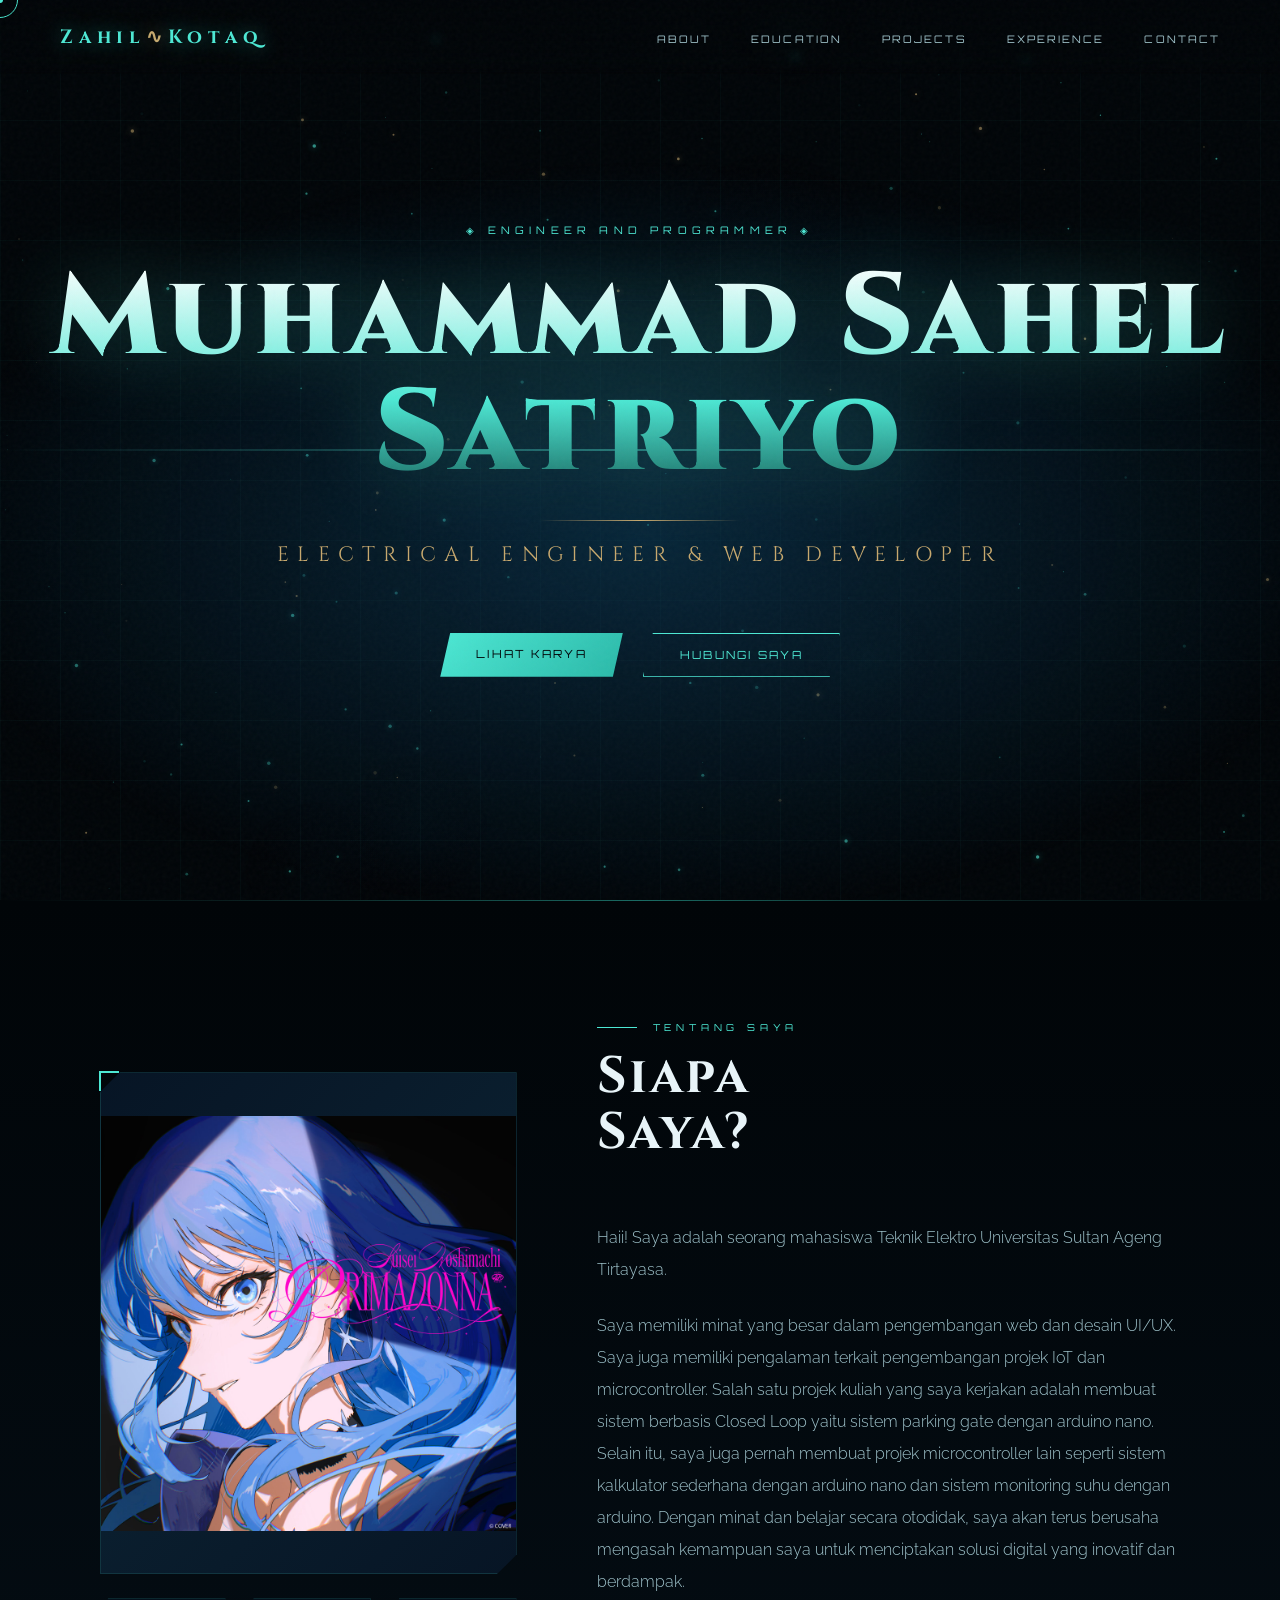
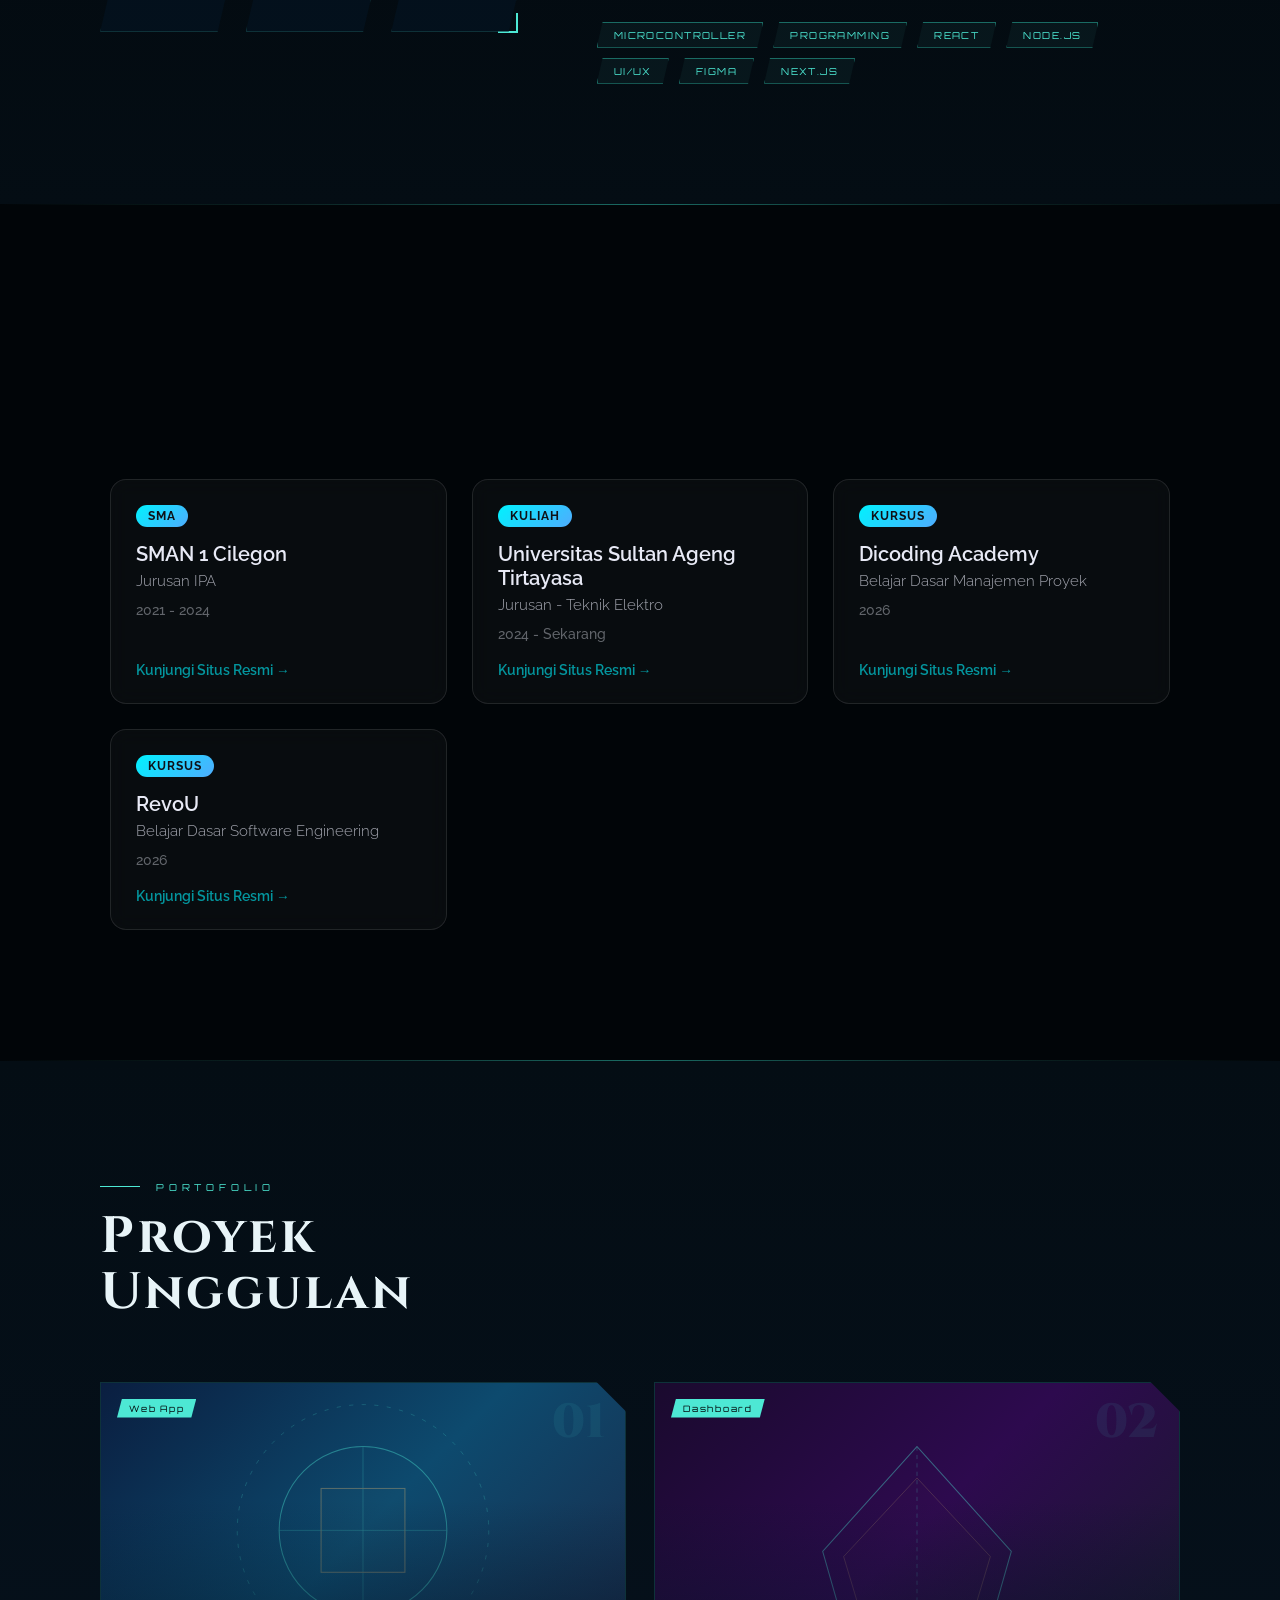
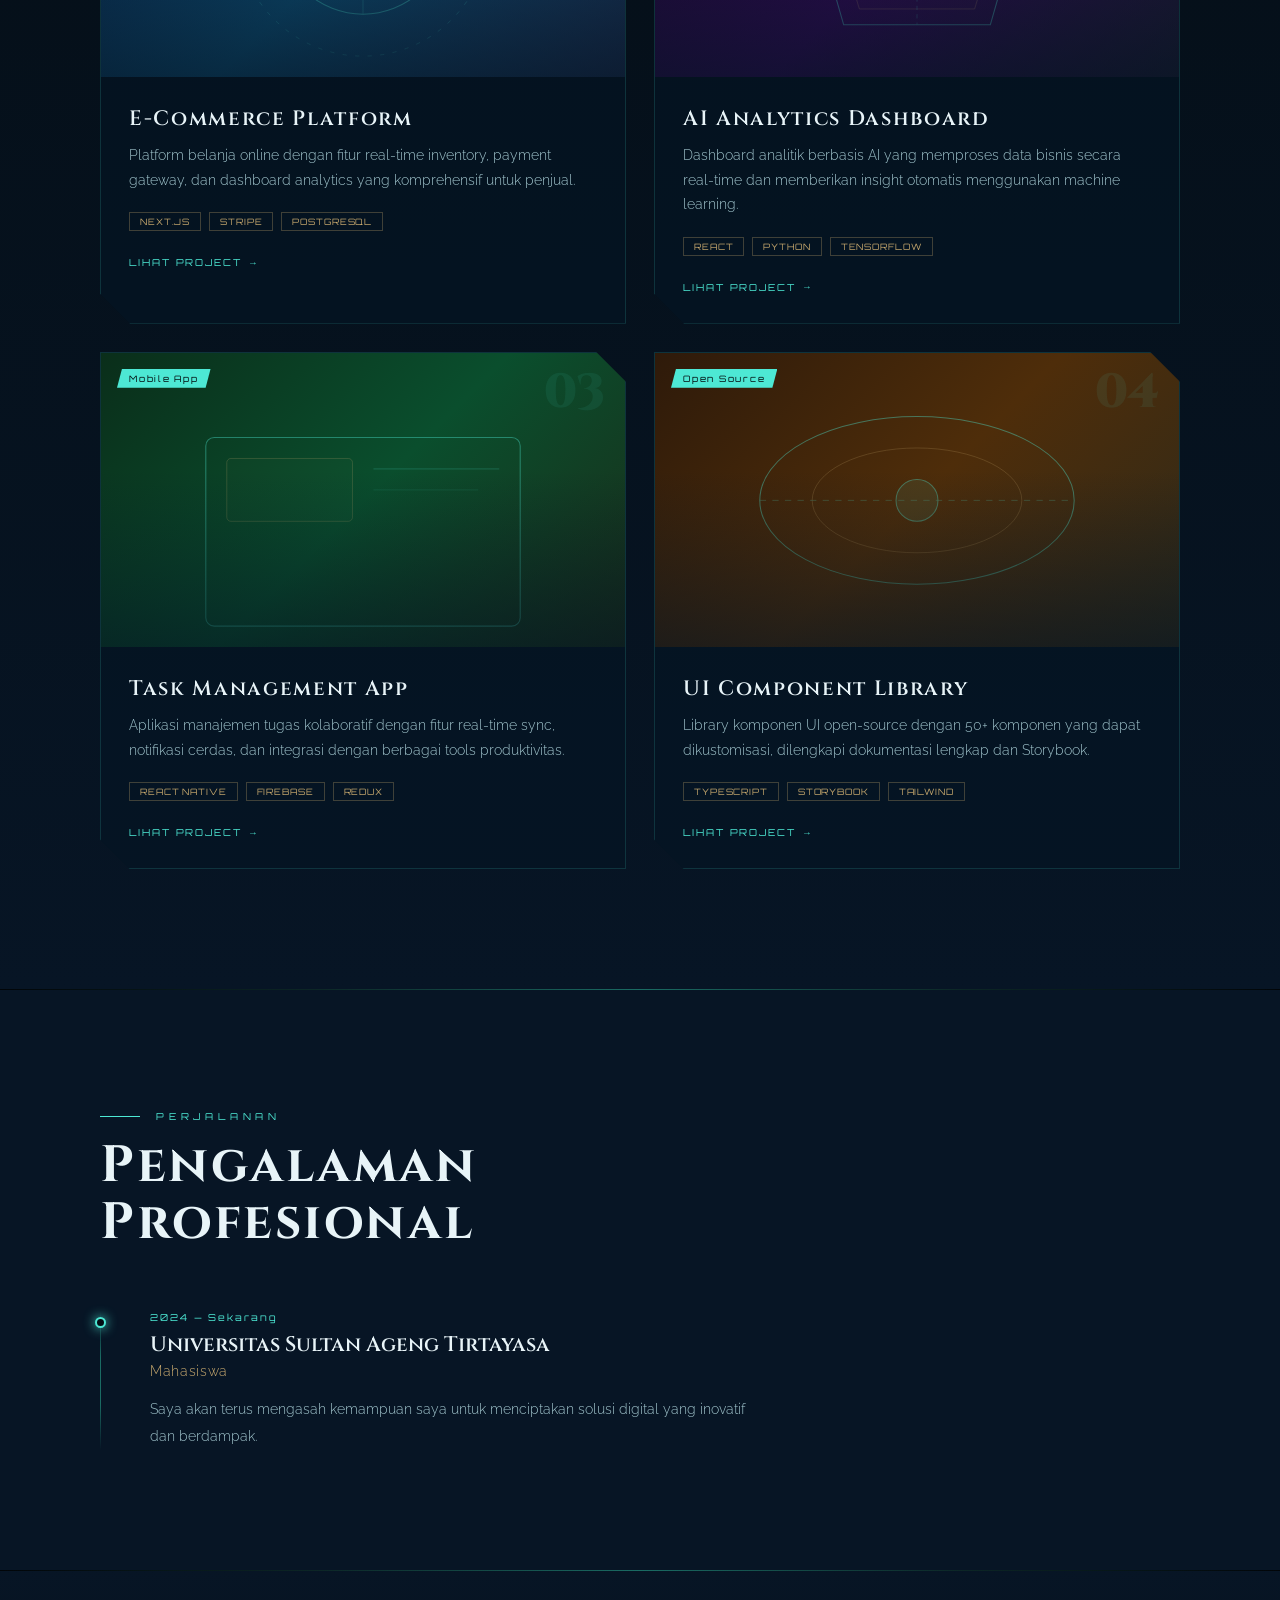
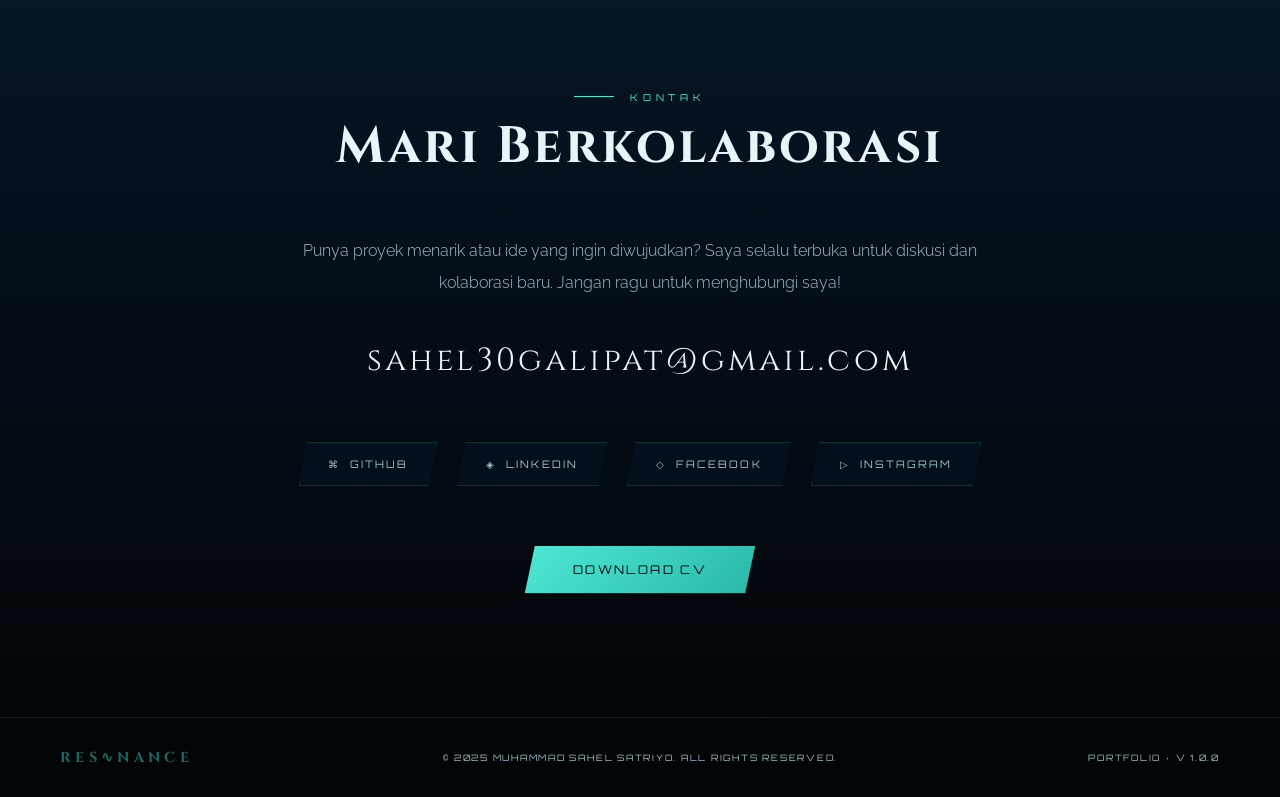
==== index.html @ 7039ecbd "change the name of the file css/skills.css to css/pendidikan.css and update the reference in index.h" ====
<!DOCTYPE html>
<html lang="en">
<head>
  <meta charset="UTF-8" />
  <meta name="viewport" content="width=device-width, initial-scale=1.0" />
  <title>Sahel | Portfolio</title>

  <!-- Google Fonts -->
  <link rel="preconnect" href="https://fonts.googleapis.com" />
  <link href="https://fonts.googleapis.com/css2?family=Cinzel:wght@400;600;700;900&family=Raleway:wght@300;400;500;600&family=Orbitron:wght@400;700&display=swap" rel="stylesheet" />

  <!-- CSS: Design tokens & Base -->
  <link rel="stylesheet" href="css/variables.css" />
  <link rel="stylesheet" href="css/base.css" />

  <!-- CSS: Shared Components -->
  <link rel="stylesheet" href="css/components.css" />
  <link rel="stylesheet" href="css/layout.css" />

  <!-- CSS: Sections -->
  <link rel="stylesheet" href="css/hero.css" />
  <link rel="stylesheet" href="css/about.css" />
  <link rel="stylesheet" href="css/pendidikan.css" />
  <link rel="stylesheet" href="css/projects.css" />
  <link rel="stylesheet" href="css/experience.css" />
  <link rel="stylesheet" href="css/contact.css" />
</head>
<body>

  <!-- Noise Overlay -->
  <div id="noise-overlay" aria-hidden="true"></div>

  <!-- Custom Cursor -->
  <div id="cursor-outer" aria-hidden="true"></div>
  <div id="cursor-inner" aria-hidden="true"></div>

  <!-- Particle Background -->
  <canvas id="particle-canvas" aria-hidden="true"></canvas>

  <!-- ===================== NAVIGATION ===================== -->
  <nav id="main-nav" role="navigation" aria-label="Main navigation">
    <a href="#hero" class="nav-logo">Zahil<span>∿</span>Kotaq</a>
    <ul class="nav-links">
      <li><a href="#about">About</a></li>
      <li><a href="#pendidikan">Education</a></li>
      <li><a href="#projects">Projects</a></li>
      <li><a href="#experience">Experience</a></li>
      <li><a href="#contact">Contact</a></li>
    </ul>
  </nav>

  <!-- ===================== HERO ===================== -->
  <section id="hero" aria-label="Introduction">
    <div class="hero-bg-grid" aria-hidden="true"></div>
    <div class="hero-radial"  aria-hidden="true"></div>
    <div class="hero-scan-line" aria-hidden="true"></div>

    <p class="hero-eyebrow">◈ Engineer and Programmer ◈</p>
    <h1 class="hero-name">Muhammad Sahel Satriyo</h1>
    <div class="hero-title-line" aria-hidden="true"></div>
    <p class="hero-subtitle">Electrical Engineer & Web Developer</p>
    <p class="hero-desc">
    </p>

    <div class="hero-cta-group">
      <a href="#projects" class="btn-primary">Lihat Karya</a>   
      <a href="#contact"  class="btn-secondary">Hubungi Saya</a>
    </div>

  </section>

  <div class="section-divider" aria-hidden="true"></div>

  <!-- ===================== ABOUT ===================== -->
  <section id="about" aria-label="About me">
    <div class="section-container">
      <div class="about-grid">

        <!-- Avatar Column -->
        <div class="about-avatar-wrap reveal">
          <div class="about-avatar-frame">
            <div class="avatar-placeholder" aria-label="Profile photo placeholder">
            <img src="suisei.jpg" alt="My Istri Gwejh" class="about-avatar" />
            </div>
          </div>
          <div class="about-corner about-corner-tl" aria-hidden="true"></div>
          <div class="about-corner about-corner-br" aria-hidden="true"></div>

          <div class="about-stats">
            <div class="stat-box">
              <span class="stat-num"></span>
              <span class="stat-label"></span>
            </div>
            <div class="stat-box">
              <span class="stat-num"></span>
              <span class="stat-label"></span>
            </div>
            <div class="stat-box">
              <span class="stat-num"></span>
              <span class="stat-label"></span>
            </div>
          </div>
        </div>

        <!-- Content Column -->
        <div class="about-content reveal">
          <p class="section-eyebrow">Tentang Saya</p>
          <h2 class="section-title">Siapa <br/>Saya?</h2>
          <p class="about-bio">
            Haii! Saya adalah seorang mahasiswa Teknik Elektro Universitas Sultan Ageng Tirtayasa. 
          </p>
          <p class="about-bio">
            Saya memiliki minat yang besar dalam pengembangan web dan desain UI/UX. 
            Saya juga memiliki pengalaman terkait pengembangan projek IoT dan microcontroller. Salah satu projek kuliah yang saya kerjakan adalah membuat sistem berbasis Closed Loop yaitu sistem parking gate dengan arduino nano. Selain itu, saya juga pernah membuat projek microcontroller lain seperti sistem kalkulator sederhana dengan arduino nano dan sistem monitoring suhu dengan arduino.
            Dengan minat dan belajar secara otodidak, saya akan terus berusaha mengasah kemampuan saya untuk menciptakan solusi digital yang inovatif dan berdampak.
          </p>
          <div class="skill-tags">
            <span class="skill-tag">Microcontroller</span>
            <span class="skill-tag">Programming</span>
            <span class="skill-tag">React</span>
            <span class="skill-tag">Node.js</span>
            <span class="skill-tag">UI/UX</span>
            <span class="skill-tag">Figma</span>
            <span class="skill-tag">Next.js</span>
          </div>
        </div>

      </div>
    </div>
  </section>

  <div class="section-divider" aria-hidden="true"></div>

  <!-- ===================== PENDIDIKAN ===================== -->
  <section id="pendidikan" aria-label="Education">
    <div class="section-container">
      <p class="section-eyebrow reveal">Education</p>
      <h2 class="section-title reveal">My Journey</h2>
<div class="education-grid">

    <a href="https://www.nama-sma.sch.id" target="_blank" rel="noopener noreferrer" class="education-card">
      <div class="education-badge">SMA</div>
      <h3 class="institution-name">SMAN 1 Cilegon </h3>
      <p class="education-major">Jurusan IPA</p>
      <p class="education-year">2021 - 2024</p>
      <span class="visit-link">Kunjungi Situs Resmi →</span>
    </a>

    <a href="https://untirta.ac.id/" target="_blank" rel="noopener noreferrer" class="education-card">
      <div class="education-badge">Kuliah</div>
      <h3 class="institution-name">Universitas Sultan Ageng Tirtayasa</h3>
      <p class="education-major">Jurusan - Teknik Elektro</p>
      <p class="education-year">2024 - Sekarang</p>
      <span class="visit-link">Kunjungi Situs Resmi →</span>
    </a>

    <a href="https://www.dicoding.com" target="_blank" rel="noopener noreferrer" class="education-card">
      <div class="education-badge">Kursus</div>
      <h3 class="institution-name">Dicoding Academy</h3>
      <p class="education-major">Belajar Dasar Manajemen Proyek</p>
      <p class="education-year">2026</p>
      <span class="visit-link">Kunjungi Situs Resmi →</span>
    </a>

    <a href="https://www.revou.co/coding-camp-software-engineering" target="_blank" rel="noopener noreferrer" class="education-card">
      <div class="education-badge">Kursus</div>
      <h3 class="institution-name">RevoU</h3>
      <p class="education-major">Belajar Dasar Software Engineering</p>
      <p class="education-year">2026</p>
      <span class="visit-link">Kunjungi Situs Resmi →</span>
    </a>

  </div>
</section>

  <div class="section-divider" aria-hidden="true"></div>

  <!-- ===================== PROJECTS ===================== -->
  <section id="projects" aria-label="Projects">
    <div class="section-container">
      <p class="section-eyebrow reveal">Portofolio</p>
      <h2 class="section-title reveal">Proyek<br/>Unggulan</h2>

      <div class="projects-grid">

        <article class="project-card reveal">
          <div class="project-thumb">
            <div class="project-thumb-bg project-thumb-bg--blue" aria-hidden="true">
              <svg width="100%" height="100%" viewBox="0 0 500 280" xmlns="http://www.w3.org/2000/svg" aria-hidden="true">
                <circle cx="250" cy="140" r="80" stroke="#4de8d4" stroke-width="1" fill="none"/>
                <circle cx="250" cy="140" r="120" stroke="#4de8d4" stroke-width="0.5" fill="none" stroke-dasharray="4 8"/>
                <line x1="170" y1="140" x2="330" y2="140" stroke="#4de8d4" stroke-width="0.5"/>
                <line x1="250" y1="60" x2="250" y2="220" stroke="#4de8d4" stroke-width="0.5"/>
                <rect x="210" y="100" width="80" height="80" stroke="#c8a96e" stroke-width="1" fill="rgba(200,169,110,0.05)"/>
              </svg>
            </div>
            <div class="project-thumb-overlay" aria-hidden="true"></div>
            <span class="project-thumb-num" aria-hidden="true">01</span>
            <span class="project-type-badge">Web App</span>
          </div>
          <div class="project-content">
            <h3 class="project-name">E-Commerce Platform</h3>
            <p class="project-desc">Platform belanja online dengan fitur real-time inventory, payment gateway, dan dashboard analytics yang komprehensif untuk penjual.</p>
            <div class="project-tags">
              <span class="project-tag">Next.js</span>
              <span class="project-tag">Stripe</span>
              <span class="project-tag">PostgreSQL</span>
            </div>
            <a href="#" class="project-link">Lihat Project</a>
          </div>
        </article>

        <article class="project-card reveal">
          <div class="project-thumb">
            <div class="project-thumb-bg project-thumb-bg--purple" aria-hidden="true">
              <svg width="100%" height="100%" viewBox="0 0 500 280" xmlns="http://www.w3.org/2000/svg" aria-hidden="true">
                <polygon points="250,60 340,160 320,230 180,230 160,160" stroke="#4de8d4" stroke-width="1" fill="none"/>
                <polygon points="250,90 320,165 305,215 195,215 180,165" stroke="#c8a96e" stroke-width="0.5" fill="rgba(200,169,110,0.03)"/>
                <line x1="250" y1="60" x2="250" y2="230" stroke="#4de8d4" stroke-width="0.5" stroke-dasharray="4 4"/>
              </svg>
            </div>
            <div class="project-thumb-overlay" aria-hidden="true"></div>
            <span class="project-thumb-num" aria-hidden="true">02</span>
            <span class="project-type-badge">Dashboard</span>
          </div>
          <div class="project-content">
            <h3 class="project-name">AI Analytics Dashboard</h3>
            <p class="project-desc">Dashboard analitik berbasis AI yang memproses data bisnis secara real-time dan memberikan insight otomatis menggunakan machine learning.</p>
            <div class="project-tags">
              <span class="project-tag">React</span>
              <span class="project-tag">Python</span>
              <span class="project-tag">TensorFlow</span>
            </div>
            <a href="#" class="project-link">Lihat Project</a>
          </div>
        </article>

        <article class="project-card reveal">
          <div class="project-thumb">
            <div class="project-thumb-bg project-thumb-bg--green" aria-hidden="true">
              <svg width="100%" height="100%" viewBox="0 0 500 280" xmlns="http://www.w3.org/2000/svg" aria-hidden="true">
                <rect x="100" y="80" width="300" height="180" rx="8" stroke="#4de8d4" stroke-width="1" fill="none"/>
                <rect x="120" y="100" width="120" height="60" rx="4" stroke="#c8a96e" stroke-width="0.5" fill="rgba(200,169,110,0.05)"/>
                <line x1="260" y1="110" x2="380" y2="110" stroke="#4de8d4" stroke-width="0.5"/>
                <line x1="260" y1="130" x2="360" y2="130" stroke="#4de8d4" stroke-width="0.5" opacity="0.5"/>
              </svg>
            </div>
            <div class="project-thumb-overlay" aria-hidden="true"></div>
            <span class="project-thumb-num" aria-hidden="true">03</span>
            <span class="project-type-badge">Mobile App</span>
          </div>
          <div class="project-content">
            <h3 class="project-name">Task Management App</h3>
            <p class="project-desc">Aplikasi manajemen tugas kolaboratif dengan fitur real-time sync, notifikasi cerdas, dan integrasi dengan berbagai tools produktivitas.</p>
            <div class="project-tags">
              <span class="project-tag">React Native</span>
              <span class="project-tag">Firebase</span>
              <span class="project-tag">Redux</span>
            </div>
            <a href="#" class="project-link">Lihat Project</a>
          </div>
        </article>

        <article class="project-card reveal">
          <div class="project-thumb">
            <div class="project-thumb-bg project-thumb-bg--orange" aria-hidden="true">
              <svg width="100%" height="100%" viewBox="0 0 500 280" xmlns="http://www.w3.org/2000/svg" aria-hidden="true">
                <ellipse cx="250" cy="140" rx="150" ry="80" stroke="#4de8d4" stroke-width="1" fill="none"/>
                <ellipse cx="250" cy="140" rx="100" ry="50" stroke="#c8a96e" stroke-width="0.5" fill="none"/>
                <circle cx="250" cy="140" r="20" fill="rgba(77,232,212,0.2)" stroke="#4de8d4" stroke-width="1"/>
                <line x1="100" y1="140" x2="400" y2="140" stroke="#4de8d4" stroke-width="0.5" stroke-dasharray="6 6"/>
              </svg>
            </div>
            <div class="project-thumb-overlay" aria-hidden="true"></div>
            <span class="project-thumb-num" aria-hidden="true">04</span>
            <span class="project-type-badge">Open Source</span>
          </div>
          <div class="project-content">
            <h3 class="project-name">UI Component Library</h3>
            <p class="project-desc">Library komponen UI open-source dengan 50+ komponen yang dapat dikustomisasi, dilengkapi dokumentasi lengkap dan Storybook.</p>
            <div class="project-tags">
              <span class="project-tag">TypeScript</span>
              <span class="project-tag">Storybook</span>
              <span class="project-tag">Tailwind</span>
            </div>
            <a href="#" class="project-link">Lihat Project</a>
          </div>
        </article>

      </div>
    </div>
  </section>

  <div class="section-divider" aria-hidden="true"></div>

  <!-- ===================== EXPERIENCE ===================== -->
  <section id="experience" aria-label="Work experience">
    <div class="section-container">
      <p class="section-eyebrow reveal">Perjalanan</p>
      <h2 class="section-title reveal">Pengalaman<br/>Profesional</h2>

      <div class="timeline" role="list">

        <div class="timeline-item reveal" role="listitem">
          <time class="timeline-date" datetime="2024">2024 — Sekarang</time>
          <div class="timeline-company">Universitas Sultan Ageng Tirtayasa</div>
          <div class="timeline-role">Mahasiswa</div>
          <p class="timeline-desc">Saya akan terus mengasah kemampuan saya untuk menciptakan solusi digital yang inovatif dan berdampak.</p>
        </div>
      </div>
    </div>
  </section>

  <div class="section-divider" aria-hidden="true"></div>

  <!-- ===================== CONTACT ===================== -->
  <section id="contact" aria-label="Contact">
    <div class="section-container">
      <div class="contact-inner">
        <p class="section-eyebrow reveal" style="justify-content:center">Kontak</p>
        <h2 class="section-title reveal">Mari Berkolaborasi</h2>
        <p class="contact-desc reveal">
          Punya proyek menarik atau ide yang ingin diwujudkan? Saya selalu terbuka untuk
          diskusi dan kolaborasi baru. Jangan ragu untuk menghubungi saya!
        </p>

        <div class="reveal">
          <a href="mailto:sahel30galipat@gmail.com" class="contact-email">sahel30galipat@gmail.com</a>
        </div>

        <div class="contact-links reveal">
          <a href="https://github.com/ZahilKotaq" class="contact-link"><span aria-hidden="true">⌘</span> GitHub</a>
          <a href="https://www.linkedin.com/in/sahil-satriyo-30729130b " class="contact-link"><span aria-hidden="true">◈</span> LinkedIn</a>
          <a href="https://www.facebook.com/share/1CjXXC96dF/" class="contact-link"><span aria-hidden="true">◇</span> Facebook</a>
          <a href="https://www.instagram.com/sahelsatriyo/" class="contact-link"><span aria-hidden="true">▷</span> Instagram</a>
        </div>

        <div class="reveal">
          <a href="#" class="btn-primary btn-primary--lg">Download CV</a>
        </div>
      </div>
    </div>
  </section>

  <!-- ===================== FOOTER ===================== -->
  <footer id="main-footer" role="contentinfo">
    <div class="footer-logo">RES∿NANCE</div>
    <p>© 2025 Muhammad Sahel Satriyo. All rights reserved.</p>
    <p>PORTFOLIO · V 1.0.0</p>
  </footer>

  <!-- JavaScript: order matters — particles & cursor first, then scroll, then init -->
  <script src="JS/particles.js"></script>
  <script src="JS/cursor.js"></script>
  <script src="JS/scroll.js"></script>
  <script src="JS/main.js"></script>

</body>
</html>
---- css/variables.css ----
/* ==========================================================
   variables.css — Design Tokens
   Semua nilai dasar (warna, font, spacing) ada di sini.
   Kalau mau ganti tema/warna, cukup edit file ini saja.
   ========================================================== */

:root {
  /* --- Color Palette --- */
  --color-bg-deepest:  #010508;
  --color-bg-deep:     #040d14;
  --color-bg-navy:     #071525;
  --color-bg-teal:     #0a1e2e;

  --color-cyan:        #4de8d4;
  --color-cyan-bright: #00fff0;
  --color-cyan-dim:    #1a6b63;

  --color-gold:        #c8a96e;
  --color-gold-bright: #f0d080;

  --color-white:       #e8f4f8;
  --color-white-dim:   #a0c4cc;

  /* --- Glassmorphism --- */
  --glass-bg:          rgba(4, 20, 35, 0.6);
  --glass-bg-hover:    rgba(4, 30, 50, 0.8);
  --glass-border:      rgba(77, 232, 212, 0.15);

  /* --- Typography --- */
  --font-display: 'Cinzel', serif;
  --font-hud:     'Orbitron', monospace;
  --font-body:    'Raleway', sans-serif;

  /* --- Spacing Scale --- */
  --space-xs:  8px;
  --space-sm:  16px;
  --space-md:  24px;
  --space-lg:  40px;
  --space-xl:  60px;
  --space-2xl: 80px;
  --space-3xl: 120px;

  /* --- Border Radius --- */
  --radius-sm: 4px;
  --radius-md: 8px;

  /* --- Transitions --- */
  --transition-fast:   0.2s ease;
  --transition-normal: 0.3s ease;
  --transition-slow:   0.6s ease;

  /* --- Z-index Scale --- */
  --z-canvas:   0;
  --z-content:  1;
  --z-nav:      100;
  --z-overlay:  200;
  --z-cursor:   9999;
}
---- css/base.css ----
/* ==========================================================
   base.css — Reset, Global & Scrollbar
   Style-style yang berlaku di seluruh halaman.
   ========================================================== */

/* --- Reset --- */
*, *::before, *::after {
  margin: 0;
  padding: 0;
  box-sizing: border-box;
}

/* --- Root --- */
html {
  scroll-behavior: smooth;
  overflow-x: hidden;
}

body {
  background: var(--color-bg-deepest);
  color: var(--color-white);
  font-family: var(--font-body);
  font-weight: 300;
  cursor: none;           /* kita pakai custom cursor */
  overflow-x: hidden;
}

/* --- Typography Defaults --- */
a { text-decoration: none; }
ul { list-style: none; }
img { display: block; max-width: 100%; }

/* --- Noise Overlay (grain texture) --- */
#noise-overlay {
  position: fixed;
  inset: 0;
  z-index: var(--z-overlay);
  pointer-events: none;
  opacity: 0.03;
  background-image: url("data:image/svg+xml,%3Csvg viewBox='0 0 256 256' xmlns='http://www.w3.org/2000/svg'%3E%3Cfilter id='noise'%3E%3CfeTurbulence type='fractalNoise' baseFrequency='0.9' numOctaves='4' stitchTiles='stitch'/%3E%3C/filter%3E%3Crect width='100%25' height='100%25' filter='url(%23noise)'/%3E%3C/svg%3E");
}

/* --- Particle Canvas --- */
#particle-canvas {
  position: fixed;
  top: 0; left: 0;
  width: 100%; height: 100%;
  z-index: var(--z-canvas);
  pointer-events: none;
}

/* --- Custom Scrollbar --- */
::-webkit-scrollbar       { width: 4px; }
::-webkit-scrollbar-track { background: var(--color-bg-deepest); }
::-webkit-scrollbar-thumb { background: var(--color-cyan-dim); border-radius: 2px; }
::-webkit-scrollbar-thumb:hover { background: var(--color-cyan); }

/* --- Reveal Animation (diaktifkan lewat JS) --- */
.reveal {
  opacity: 0;
  transform: translateY(40px);
  transition: opacity 0.8s ease, transform 0.8s ease;
}
.reveal.visible {
  opacity: 1;
  transform: translateY(0);
}

/* --- Keyframes Global --- */
@keyframes fadeSlideUp {
  from { opacity: 0; transform: translateY(30px); }
  to   { opacity: 1; transform: translateY(0); }
}
@keyframes fadeIn {
  from { opacity: 0; }
  to   { opacity: 1; }
}
---- css/components.css ----
/* ==========================================================
   components.css — Reusable Components
   Semua komponen yang dipakai di banyak section:
   cursor, tombol, section header, divider, dll.
   ========================================================== */


/* ---- Custom Cursor ---- */
#cursor-outer {
  position: fixed;
  top: 0; left: 0;
  z-index: var(--z-cursor);
  width: 36px; height: 36px;
  border: 1px solid var(--color-cyan);
  border-radius: 50%;
  pointer-events: none;
  transform: translate(-50%, -50%);
  transition:
    width  var(--transition-normal),
    height var(--transition-normal),
    border-color var(--transition-normal);
  mix-blend-mode: difference;
}

#cursor-inner {
  position: fixed;
  top: 0; left: 0;
  z-index: calc(var(--z-cursor) + 1);
  width: 6px; height: 6px;
  background: var(--color-cyan);
  border-radius: 50%;
  pointer-events: none;
  transform: translate(-50%, -50%);
  transition: transform 0.1s;
}

/* Cursor expands on interactive elements */
#cursor-outer.is-hovered {
  width: 56px;
  height: 56px;
  border-color: var(--color-gold);
}


/* ---- Buttons ---- */
.btn-primary,
.btn-secondary {
  display: inline-block;
  font-family: var(--font-hud);
  font-size: 0.7rem;
  letter-spacing: 0.2em;
  text-transform: uppercase;
  cursor: none;
  padding: 14px 36px;
  clip-path: polygon(10px 0%, 100% 0%, calc(100% - 10px) 100%, 0% 100%);
  transition: filter var(--transition-normal), transform var(--transition-fast);
  position: relative;
  overflow: hidden;
}

.btn-primary {
  color: var(--color-bg-deepest);
  background: linear-gradient(135deg, var(--color-cyan), #2ab8a8);
  border: none;
}
.btn-primary::before {
  content: '';
  position: absolute; inset: 0;
  background: linear-gradient(135deg, var(--color-cyan-bright), var(--color-cyan));
  opacity: 0;
  transition: opacity var(--transition-normal);
}
.btn-primary:hover { filter: brightness(1.2); transform: translateY(-2px); }
.btn-primary:hover::before { opacity: 1; }

/* Size modifier for large button */
.btn-primary--lg { font-size: 0.75rem; padding: 16px 48px; }

.btn-secondary {
  color: var(--color-cyan);
  background: transparent;
  border: 1px solid var(--color-cyan);
}
.btn-secondary:hover {
  background: rgba(77, 232, 212, 0.1);
  transform: translateY(-2px);
}


/* ---- Section Shared ---- */
section {
  position: relative;
  z-index: var(--z-content);
}

.section-container {
  max-width: 1200px;
  margin: 0 auto;
  padding: var(--space-3xl) var(--space-xl);
}

.section-eyebrow {
  font-family: var(--font-hud);
  font-size: 0.6rem;
  letter-spacing: 0.5em;
  color: var(--color-cyan);
  text-transform: uppercase;
  margin-bottom: var(--space-sm);
  display: flex;
  align-items: center;
  gap: var(--space-sm);
}
.section-eyebrow::before {
  content: '';
  display: block;
  width: 40px; height: 1px;
  background: var(--color-cyan);
}

.section-title {
  font-family: var(--font-display);
  font-size: clamp(2rem, 4vw, 3.5rem);
  font-weight: 700;
  letter-spacing: 0.05em;
  line-height: 1.1;
  margin-bottom: var(--space-xl);
}

/* ---- Section Divider ---- */
.section-divider {
  width: 100%; height: 1px;
  background: linear-gradient(
    90deg,
    transparent,
    var(--glass-border),
    var(--color-cyan-dim),
    var(--glass-border),
    transparent
  );
}

/* ---- Skill Tags (reused in About) ---- */
.skill-tags {
  display: flex;
  flex-wrap: wrap;
  gap: 10px;
}
.skill-tag {
  font-family: var(--font-hud);
  font-size: 0.6rem;
  letter-spacing: 0.15em;
  color: var(--color-cyan);
  border: 1px solid var(--color-cyan-dim);
  padding: 6px 16px;
  text-transform: uppercase;
  background: rgba(77, 232, 212, 0.05);
  clip-path: polygon(6px 0%, 100% 0%, calc(100% - 6px) 100%, 0% 100%);
  transition: background var(--transition-normal), border-color var(--transition-normal);
}
.skill-tag:hover {
  background: rgba(77, 232, 212, 0.15);
  border-color: var(--color-cyan);
}


/* ---- Responsive ---- */
@media (max-width: 900px) {
  .section-container { padding: var(--space-2xl) 30px; }
}
---- css/layout.css ----
/* ==========================================================
   layout.css — Nav & Footer
   Komponen layout global yang ada di semua halaman.
   ========================================================== */


/* ---- Navigation ---- */
#main-nav {
  position: fixed;
  top: 0; left: 0; right: 0;
  z-index: var(--z-nav);
  padding: var(--space-md) var(--space-xl);
  display: flex;
  justify-content: space-between;
  align-items: center;
  background: linear-gradient(to bottom, rgba(1, 5, 8, 0.9) 0%, transparent 100%);
  backdrop-filter: blur(4px);
}

.nav-logo {
  font-family: var(--font-display);
  font-size: 1.2rem;
  font-weight: 700;
  letter-spacing: 0.3em;
  color: var(--color-cyan);
  text-shadow: 0 0 20px rgba(77, 232, 212, 0.6);
}
.nav-logo span {
  color: var(--color-gold);
  text-shadow: 0 0 20px rgba(200, 169, 110, 0.6);
}

.nav-links {
  display: flex;
  gap: var(--space-lg);
}
.nav-links a {
  font-family: var(--font-hud);
  font-size: 0.65rem;
  letter-spacing: 0.2em;
  color: var(--color-white-dim);
  text-transform: uppercase;
  transition: color var(--transition-normal), text-shadow var(--transition-normal);
  position: relative;
}
.nav-links a::after {
  content: '';
  position: absolute;
  bottom: -4px; left: 0;
  width: 0; height: 1px;
  background: var(--color-cyan);
  transition: width var(--transition-normal);
}
.nav-links a:hover,
.nav-links a.is-active {
  color: var(--color-cyan);
  text-shadow: 0 0 12px var(--color-cyan);
}
.nav-links a:hover::after,
.nav-links a.is-active::after { width: 100%; }


/* ---- Footer ---- */
#main-footer {
  position: relative;
  z-index: var(--z-content);
  padding: 30px var(--space-xl);
  display: flex;
  justify-content: space-between;
  align-items: center;
  border-top: 1px solid var(--glass-border);
  background: var(--color-bg-deepest);
}
#main-footer p {
  font-family: var(--font-hud);
  font-size: 0.55rem;
  letter-spacing: 0.2em;
  color: var(--color-white-dim);
  text-transform: uppercase;
}
.footer-logo {
  font-family: var(--font-display);
  font-size: 0.9rem;
  font-weight: 700;
  letter-spacing: 0.3em;
  color: var(--color-cyan-dim);
}


/* ---- Responsive ---- */
@media (max-width: 900px) {
  #main-nav  { padding: 20px 30px; }
  .nav-links { display: none; }
  #main-footer {
    flex-direction: column;
    gap: var(--space-sm);
    text-align: center;
  }
}
---- css/hero.css ----
/* ==========================================================
   hero.css — Hero Section
   ========================================================== */

#hero {
  position: relative;
  z-index: var(--z-content);
  min-height: 100vh;
  display: flex;
  align-items: center;
  justify-content: center;
  flex-direction: column;
  text-align: center;
  overflow: hidden;
  padding: 0 20px;
}


/* --- Background layers --- */
.hero-bg-grid {
  position: absolute; inset: 0;
  background-image:
    linear-gradient(rgba(77, 232, 212, 0.03) 1px, transparent 1px),
    linear-gradient(90deg, rgba(77, 232, 212, 0.03) 1px, transparent 1px);
  background-size: 60px 60px;
  animation: gridShift 20s linear infinite;
}
@keyframes gridShift {
  from { background-position: 0 0; }
  to   { background-position: 60px 60px; }
}

.hero-radial {
  position: absolute; inset: 0;
  background: radial-gradient(
    ellipse 80% 60% at 50% 60%,
    rgba(13, 60, 90, 0.6) 0%,
    transparent 70%
  );
}

.hero-scan-line {
  position: absolute;
  left: 0; right: 0;
  height: 2px;
  background: linear-gradient(90deg, transparent, var(--color-cyan), transparent);
  opacity: 0.4;
  animation: scanDown 8s linear infinite;
}
@keyframes scanDown {
  from { top: 0;    opacity: 0; }
  10%  {            opacity: 0.4; }
  90%  {            opacity: 0.4; }
  to   { top: 100%; opacity: 0; }
}


/* --- Hero Text --- */
.hero-eyebrow {
  font-family: var(--font-hud);
  font-size: 0.65rem;
  letter-spacing: 0.5em;
  color: var(--color-cyan);
  text-transform: uppercase;
  margin-bottom: var(--space-md);
  opacity: 0;
  animation: fadeSlideUp 0.8s ease forwards 0.3s;
}

.hero-name {
  font-family: var(--font-display);
  font-size: clamp(3rem, 9vw, 8rem);
  font-weight: 900;
  line-height: 1;
  letter-spacing: 0.05em;
  background: linear-gradient(180deg, #ffffff 0%, var(--color-cyan) 60%, var(--color-cyan-dim) 100%);
  -webkit-background-clip: text;
  -webkit-text-fill-color: transparent;
  background-clip: text;
  margin-bottom: var(--space-xs);
  opacity: 0;
  animation: fadeSlideUp 0.8s ease forwards 0.5s;
  filter: drop-shadow(0 0 40px rgba(77, 232, 212, 0.3));
}

.hero-title-line {
  width: 200px; height: 1px;
  margin: 20px auto;
  background: linear-gradient(90deg, transparent, var(--color-gold), transparent);
  opacity: 0;
  animation: fadeIn 0.8s ease forwards 0.7s;
}

.hero-subtitle {
  font-family: var(--font-display);
  font-size: clamp(0.9rem, 2vw, 1.3rem);
  font-weight: 400;
  letter-spacing: 0.4em;
  color: var(--color-gold);
  text-transform: uppercase;
  margin-bottom: var(--space-md);
  opacity: 0;
  animation: fadeSlideUp 0.8s ease forwards 0.9s;
}

.hero-desc {
  max-width: 560px;
  font-size: 0.95rem;
  line-height: 1.9;
  color: var(--color-white-dim);
  margin-bottom: var(--space-lg);
  opacity: 0;
  animation: fadeSlideUp 0.8s ease forwards 1.1s;
}


/* --- CTA Group --- */
.hero-cta-group {
  display: flex;
  gap: 20px;
  flex-wrap: wrap;
  justify-content: center;
  opacity: 0;
  animation: fadeSlideUp 0.8s ease forwards 1.3s;
}


/* --- Scroll Hint --- */
.hero-scroll-hint {
  position: absolute;
  bottom: 40px;
  display: flex;
  flex-direction: column;
  align-items: center;
  gap: var(--space-xs);
  opacity: 0;
  animation: fadeIn 1s ease forwards 2s;
}
.hero-scroll-hint span {
  font-family: var(--font-hud);
  font-size: 0.55rem;
  letter-spacing: 0.3em;
  color: var(--color-white-dim);
}
.scroll-arrow {
  width: 20px; height: 30px;
  border: 1px solid var(--color-cyan-dim);
  border-radius: 10px;
  display: flex;
  justify-content: center;
  padding-top: 6px;
}
.scroll-dot {
  width: 4px; height: 8px;
  background: var(--color-cyan);
  border-radius: 2px;
  animation: scrollBounce 2s ease infinite;
}
@keyframes scrollBounce {
  0%, 100% { transform: translateY(0);  opacity: 1; }
  60%       { transform: translateY(8px); opacity: 0; }
}


/* --- Responsive --- */
@media (max-width: 600px) {
  .hero-cta-group { flex-direction: column; align-items: center; }
}
---- css/about.css ----
/* ==========================================================
   about.css — About Section
   ========================================================== */

#about {
  background: linear-gradient(180deg, var(--color-bg-deepest) 0%, var(--color-bg-deep) 100%);
}


/* --- Layout --- */
.about-grid {
  display: grid;
  grid-template-columns: 1fr 1.4fr;
  gap: var(--space-2xl);
  align-items: center;
}


/* --- Avatar Column --- */
.about-avatar-wrap { position: relative; }

.about-avatar-frame {
  position: relative;
  width: 100%; padding-bottom: 120%;
  overflow: hidden;
  clip-path: polygon(20px 0%, 100% 0%, 100% calc(100% - 20px), calc(100% - 20px) 100%, 0% 100%, 0% 20px);
  border: 1px solid var(--glass-border);
  background: var(--color-bg-navy);
}

/* Placeholder when no real photo */
.avatar-placeholder {
  width: 100%; height: 100%;
  position: absolute;
  display: flex;
  align-items: center;
  justify-content: center;
  flex-direction: column;
  gap: var(--space-sm);
  background: linear-gradient(135deg, var(--color-bg-navy) 0%, var(--color-bg-teal) 50%, var(--color-bg-navy) 100%);
}
.avatar-circle {
  width: 100px; height: 100px;
  border-radius: 50%;
  background: linear-gradient(135deg, var(--color-cyan-dim), var(--color-bg-teal));
  border: 2px solid var(--color-cyan);
  box-shadow: 0 0 30px rgba(77, 232, 212, 0.3);
}
.avatar-body {
  width: 160px; height: 80px;
  border-radius: 80px 80px 0 0;
  background: linear-gradient(135deg, var(--color-cyan-dim), var(--color-bg-teal));
  border: 2px solid var(--color-cyan);
  border-bottom: none;
  box-shadow: 0 0 30px rgba(77, 232, 212, 0.2);
}

/* Decorative corners */
.about-corner {
  position: absolute;
  width: 20px; height: 20px;
}
.about-corner-tl {
  top: -1px; left: -1px;
  border-top: 2px solid var(--color-cyan);
  border-left: 2px solid var(--color-cyan);
}
.about-corner-br {
  bottom: -1px; right: -1px;
  border-bottom: 2px solid var(--color-cyan);
  border-right: 2px solid var(--color-cyan);
}


/* --- Stats Row --- */
.about-stats {
  display: flex;
  gap: 20px;
  margin-top: var(--space-md);
}
.stat-box {
  flex: 1;
  padding: var(--space-sm);
  background: var(--glass-bg);
  border: 1px solid var(--glass-border);
  text-align: center;
  clip-path: polygon(8px 0%, 100% 0%, calc(100% - 8px) 100%, 0% 100%);
}
.stat-num {
  font-family: var(--font-display);
  font-size: 1.8rem;
  font-weight: 700;
  color: var(--color-cyan);
  display: block;
}
.stat-label {
  font-family: var(--font-hud);
  font-size: 0.55rem;
  letter-spacing: 0.2em;
  color: var(--color-white-dim);
  text-transform: uppercase;
}


/* --- Content Column --- */
.about-bio {
  font-size: 1rem;
  line-height: 2;
  color: var(--color-white-dim);
  margin-bottom: var(--space-md);
}
.about-bio strong {
  color: var(--color-white);
  font-weight: 500;
}


/* --- Responsive --- */
@media (max-width: 900px) {
  .about-grid { grid-template-columns: 1fr; }
  .about-avatar-frame { padding-bottom: 60%; }
}
---- css/pendidikan.css ----
/* ── Grid dan Layout Utama ── */
.education-grid {
  display: grid;
  grid-template-columns: repeat(auto-fit, minmax(300px, 1fr));
  gap: 25px;
  margin-top: 30px;
  padding: 10px;
}

/* ── Desain Kartu Pendidikan (Glassmorphism) ── */
.education-card {
  background: rgba(255, 255, 255, 0.03);
  border: 1px solid rgba(255, 255, 255, 0.1);
  backdrop-filter: blur(10px);
  -webkit-backdrop-filter: blur(10px);
  border-radius: 16px;
  padding: 25px;
  text-decoration: none; /* Menghilangkan garis bawah tautan bawaan browser */
  color: var(--text, #e8eaf6); /* Mengikuti variabel warna teksmu */
  display: flex;
  flex-direction: column;
  align-items: flex-start;
  transition: all 0.3s cubic-bezier(0.25, 0.8, 0.25, 1);
  position: relative;
  overflow: hidden;
}

/* ── Efek Hover saat Kartu Disorot ── */
.education-card:hover {
  transform: translateY(-5px);
  background: rgba(255, 255, 255, 0.07);
  border-color: #00f2fe; /* Berikan warna cyan/gold khas portofoliomu */
  box-shadow: 0 10px 30px rgba(0, 242, 254, 0.15);
}

/* ── Badge / Label Kategori ── */
.education-badge {
  background: linear-gradient(135deg, #00f2fe, #4facfe);
  color: #0f1117;
  font-size: 0.75rem;
  font-weight: 700;
  padding: 4px 12px;
  border-radius: 20px;
  text-transform: uppercase;
  letter-spacing: 1px;
  margin-bottom: 15px;
}

/* ── Detail Teks Instansi ── */
.institution-name {
  font-size: 1.25rem;
  font-weight: 600;
  margin-bottom: 6px;
  transition: color 0.3s;
}

.education-card:hover .institution-name {
  color: #00f2fe; /* Nama instansi berubah warna saat dihover */
}

.education-major {
  font-size: 0.95rem;
  color: rgba(232, 234, 246, 0.7);
  margin-bottom: 12px;
}

.education-year {
  font-size: 0.85rem;
  color: rgba(232, 234, 246, 0.4);
  font-weight: 500;
  margin-bottom: 20px;
}

/* ── Petunjuk Tautan di Bawah Kartu ── */
.visit-link {
  font-size: 0.85rem;
  color: #00f2fe;
  font-weight: 600;
  margin-top: auto; /* Memaksa tulisan ini berada di paling bawah kartu */
  opacity: 0.6;
  transition: opacity 0.3s, transform 0.3s;
}

.education-card:hover .visit-link {
  opacity: 1;
  transform: translateX(5px);
}
---- css/projects.css ----
/* ==========================================================
   projects.css — Projects Section
   ========================================================== */

#projects {
  background: linear-gradient(180deg, var(--color-bg-deep), var(--color-bg-navy));
}


/* --- Grid --- */
.projects-grid {
  display: grid;
  grid-template-columns: repeat(2, 1fr);
  gap: 28px;
}


/* --- Card --- */
.project-card {
  background: var(--glass-bg);
  border: 1px solid var(--glass-border);
  overflow: hidden;
  position: relative;
  clip-path: polygon(
    0 0,
    calc(100% - 30px) 0,
    100% 30px,
    100% 100%,
    30px 100%,
    0 calc(100% - 30px)
  );
  transition: border-color var(--transition-normal), transform 0.4s ease;
}
.project-card:hover {
  border-color: rgba(77, 232, 212, 0.5);
  transform: translateY(-6px);
}


/* --- Thumbnail --- */
.project-thumb {
  width: 100%;
  aspect-ratio: 16 / 9;
  position: relative;
  overflow: hidden;
  display: flex;
  align-items: center;
  justify-content: center;
}

.project-thumb-bg {
  position: absolute; inset: 0;
  transition: transform 0.6s ease;
}
.project-card:hover .project-thumb-bg { transform: scale(1.05); }

/* Color variants for each project card */
.project-thumb-bg--blue   { background: linear-gradient(135deg, #0a1e40, #0d4a6e, #1a2a4a); }
.project-thumb-bg--purple { background: linear-gradient(135deg, #1a0a2e, #2d0a4e, #1a1a2e); }
.project-thumb-bg--green  { background: linear-gradient(135deg, #0a2e1a, #0a4e2d, #1a2e1a); }
.project-thumb-bg--orange { background: linear-gradient(135deg, #2e1a0a, #4e2d0a, #2e2a1a); }

.project-thumb-bg svg { opacity: 0.4; }

.project-thumb-overlay {
  position: absolute; inset: 0;
  background: linear-gradient(to top, var(--glass-bg) 0%, transparent 60%);
}
.project-thumb-num {
  position: absolute;
  top: 16px; right: 20px;
  font-family: var(--font-display);
  font-size: 3rem;
  font-weight: 900;
  color: rgba(77, 232, 212, 0.08);
  line-height: 1;
}
.project-type-badge {
  position: absolute;
  top: 16px; left: 16px;
  font-family: var(--font-hud);
  font-size: 0.55rem;
  letter-spacing: 0.2em;
  color: var(--color-bg-deepest);
  background: var(--color-cyan);
  padding: 4px 12px;
  clip-path: polygon(5px 0%, 100% 0%, calc(100% - 5px) 100%, 0% 100%);
}


/* --- Card Content --- */
.project-content { padding: 28px; }

.project-name {
  font-family: var(--font-display);
  font-size: 1.3rem;
  font-weight: 600;
  letter-spacing: 0.08em;
  color: var(--color-white);
  margin-bottom: 10px;
  transition: color var(--transition-normal);
}
.project-card:hover .project-name { color: var(--color-cyan); }

.project-desc {
  font-size: 0.85rem;
  line-height: 1.8;
  color: var(--color-white-dim);
  margin-bottom: 20px;
}

.project-tags {
  display: flex;
  flex-wrap: wrap;
  gap: 8px;
  margin-bottom: 20px;
}
.project-tag {
  font-family: var(--font-hud);
  font-size: 0.55rem;
  letter-spacing: 0.1em;
  color: var(--color-gold);
  border: 1px solid rgba(200, 169, 110, 0.3);
  padding: 3px 10px;
  text-transform: uppercase;
}

.project-link {
  font-family: var(--font-hud);
  font-size: 0.6rem;
  letter-spacing: 0.2em;
  color: var(--color-cyan);
  text-transform: uppercase;
  display: inline-flex;
  align-items: center;
  gap: 8px;
  transition: gap var(--transition-normal), color var(--transition-normal);
}
.project-link::after { content: '→'; }
.project-link:hover  { gap: 14px; }


/* --- Responsive --- */
@media (max-width: 900px) {
  .projects-grid { grid-template-columns: 1fr; }
}
---- css/experience.css ----
/* ==========================================================
   experience.css — Experience / Timeline Section
   ========================================================== */

#experience { background: var(--color-bg-navy); }


/* --- Timeline Container --- */
.timeline {
  position: relative;
  padding-left: 0;
}

/* Vertical line */
.timeline::before {
  content: '';
  position: absolute;
  left: 0; top: 0; bottom: 0;
  width: 1px;
  background: linear-gradient(
    to bottom,
    transparent,
    var(--color-cyan-dim),
    var(--color-cyan-dim),
    transparent
  );
}


/* --- Timeline Item --- */
.timeline-item {
  padding: 0 0 var(--space-xl) 50px;
  position: relative;
}

/* Dot on the timeline line */
.timeline-item::before {
  content: '';
  position: absolute;
  left: -5px; top: 6px;
  width: 11px; height: 11px;
  background: var(--color-bg-deep);
  border: 2px solid var(--color-cyan);
  border-radius: 50%;
  box-shadow: 0 0 12px var(--color-cyan);
}

.timeline-item:last-child { padding-bottom: 0; }


/* --- Item Content --- */
.timeline-date {
  font-family: var(--font-hud);
  font-size: 0.6rem;
  letter-spacing: 0.2em;
  color: var(--color-cyan);
  display: block;
  margin-bottom: var(--space-xs);
}
.timeline-company {
  font-family: var(--font-display);
  font-size: 1.3rem;
  font-weight: 600;
  color: var(--color-white);
  margin-bottom: 4px;
}
.timeline-role {
  font-size: 0.85rem;
  color: var(--color-gold);
  margin-bottom: var(--space-sm);
  letter-spacing: 0.05em;
}
.timeline-desc {
  font-size: 0.9rem;
  line-height: 1.9;
  color: var(--color-white-dim);
  max-width: 600px;
}
---- css/contact.css ----
/* ==========================================================
   contact.css — Contact Section & Footer
   ========================================================== */

#contact {
  background: linear-gradient(180deg, var(--color-bg-navy) 0%, var(--color-bg-deepest) 100%);
  text-align: center;
}

.contact-inner {
  max-width: 700px;
  margin: 0 auto;
}

.contact-desc {
  font-size: 1rem;
  line-height: 2;
  color: var(--color-white-dim);
  margin-bottom: var(--space-lg);
}


/* --- Email Link --- */
.contact-email {
  font-family: var(--font-display);
  font-size: clamp(1.2rem, 3vw, 2rem);
  font-weight: 400;
  letter-spacing: 0.1em;
  color: var(--color-white);
  display: inline-block;
  margin-bottom: var(--space-xl);
  position: relative;
  transition: color var(--transition-normal);
}
.contact-email::after {
  content: '';
  position: absolute;
  bottom: -4px; left: 0; right: 0;
  height: 1px;
  background: linear-gradient(90deg, transparent, var(--color-cyan), transparent);
  transform: scaleX(0);
  transition: transform 0.4s ease;
}
.contact-email:hover              { color: var(--color-cyan); }
.contact-email:hover::after       { transform: scaleX(1); }


/* --- Social Links Row --- */
.contact-links {
  display: flex;
  justify-content: center;
  flex-wrap: wrap;
  gap: 20px;
  margin-bottom: var(--space-xl);
}

.contact-link {
  display: flex;
  align-items: center;
  gap: 10px;
  font-family: var(--font-hud);
  font-size: 0.65rem;
  letter-spacing: 0.2em;
  color: var(--color-white-dim);
  text-transform: uppercase;
  padding: 14px 28px;
  border: 1px solid var(--glass-border);
  background: var(--glass-bg);
  clip-path: polygon(8px 0%, 100% 0%, calc(100% - 8px) 100%, 0% 100%);
  transition:
    color var(--transition-normal),
    border-color var(--transition-normal),
    background var(--transition-normal);
}
.contact-link:hover {
  color: var(--color-cyan);
  border-color: var(--color-cyan);
  background: rgba(77, 232, 212, 0.05);
}
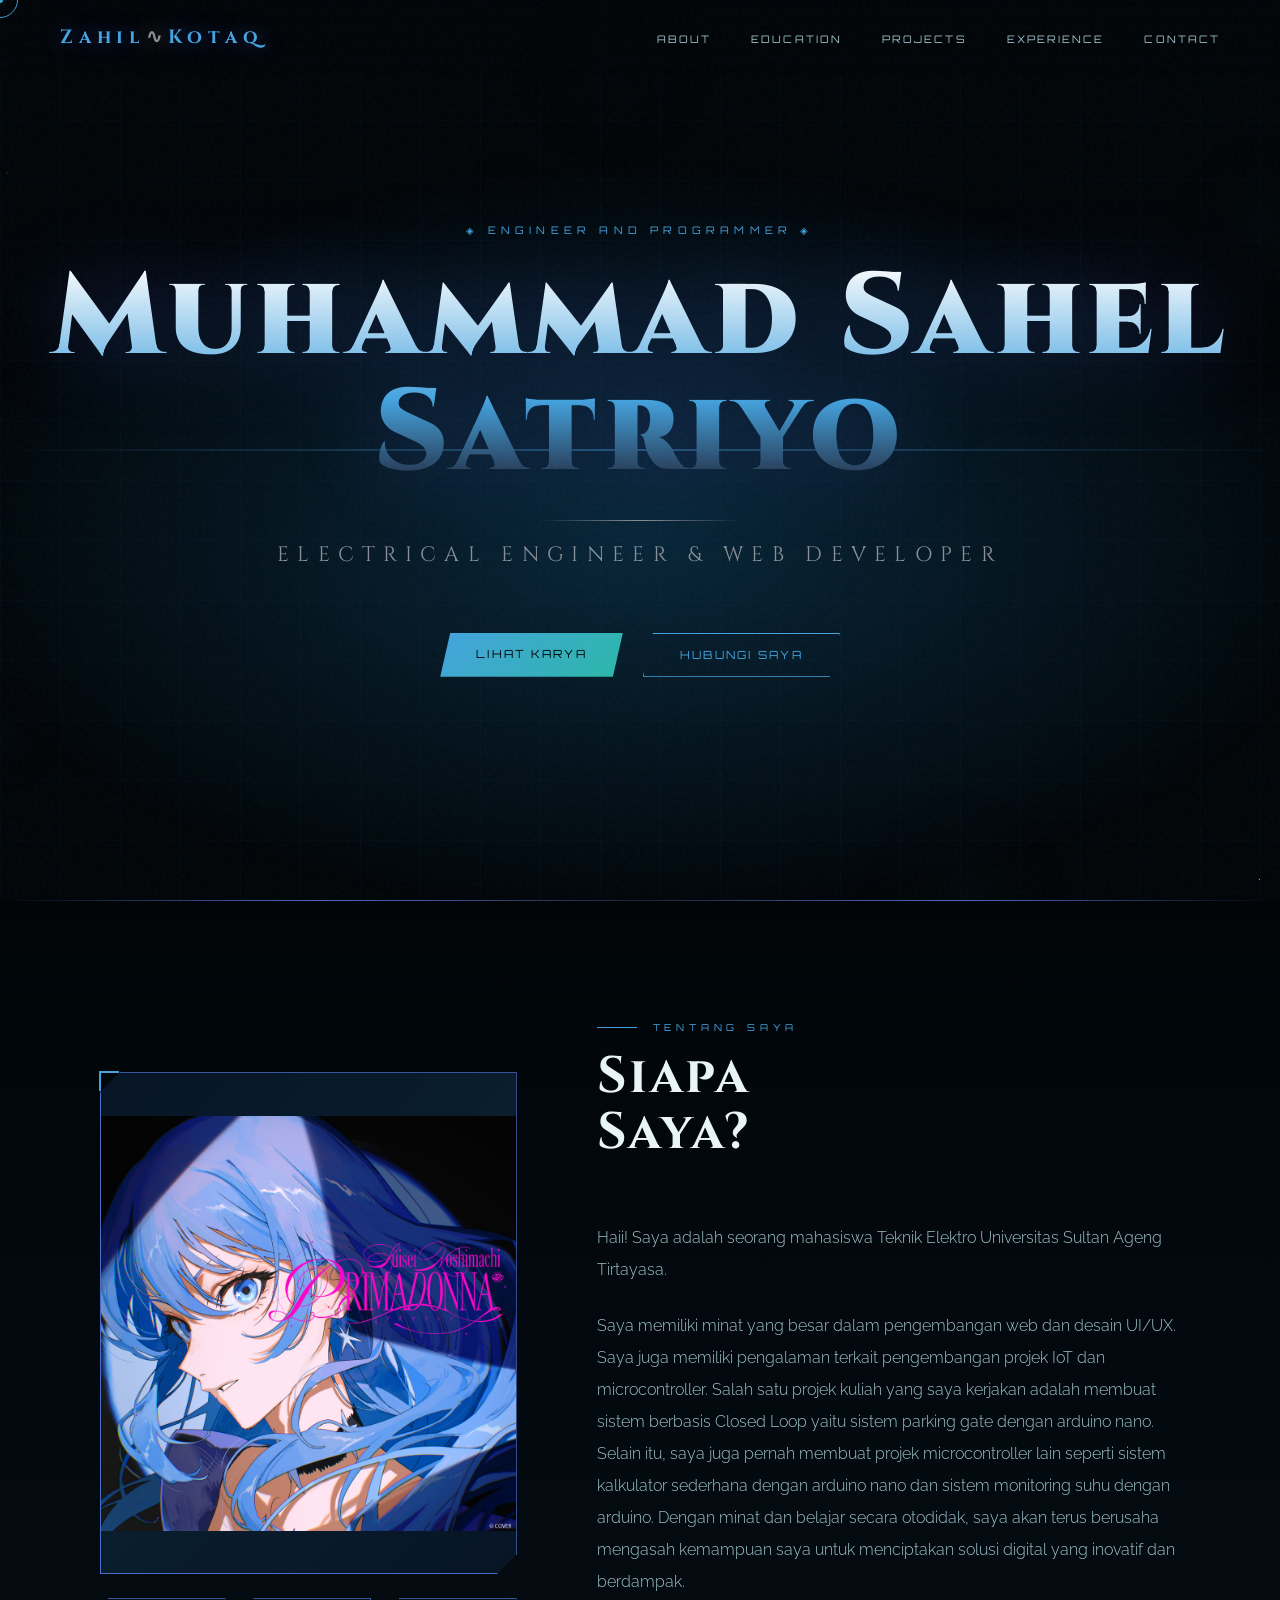
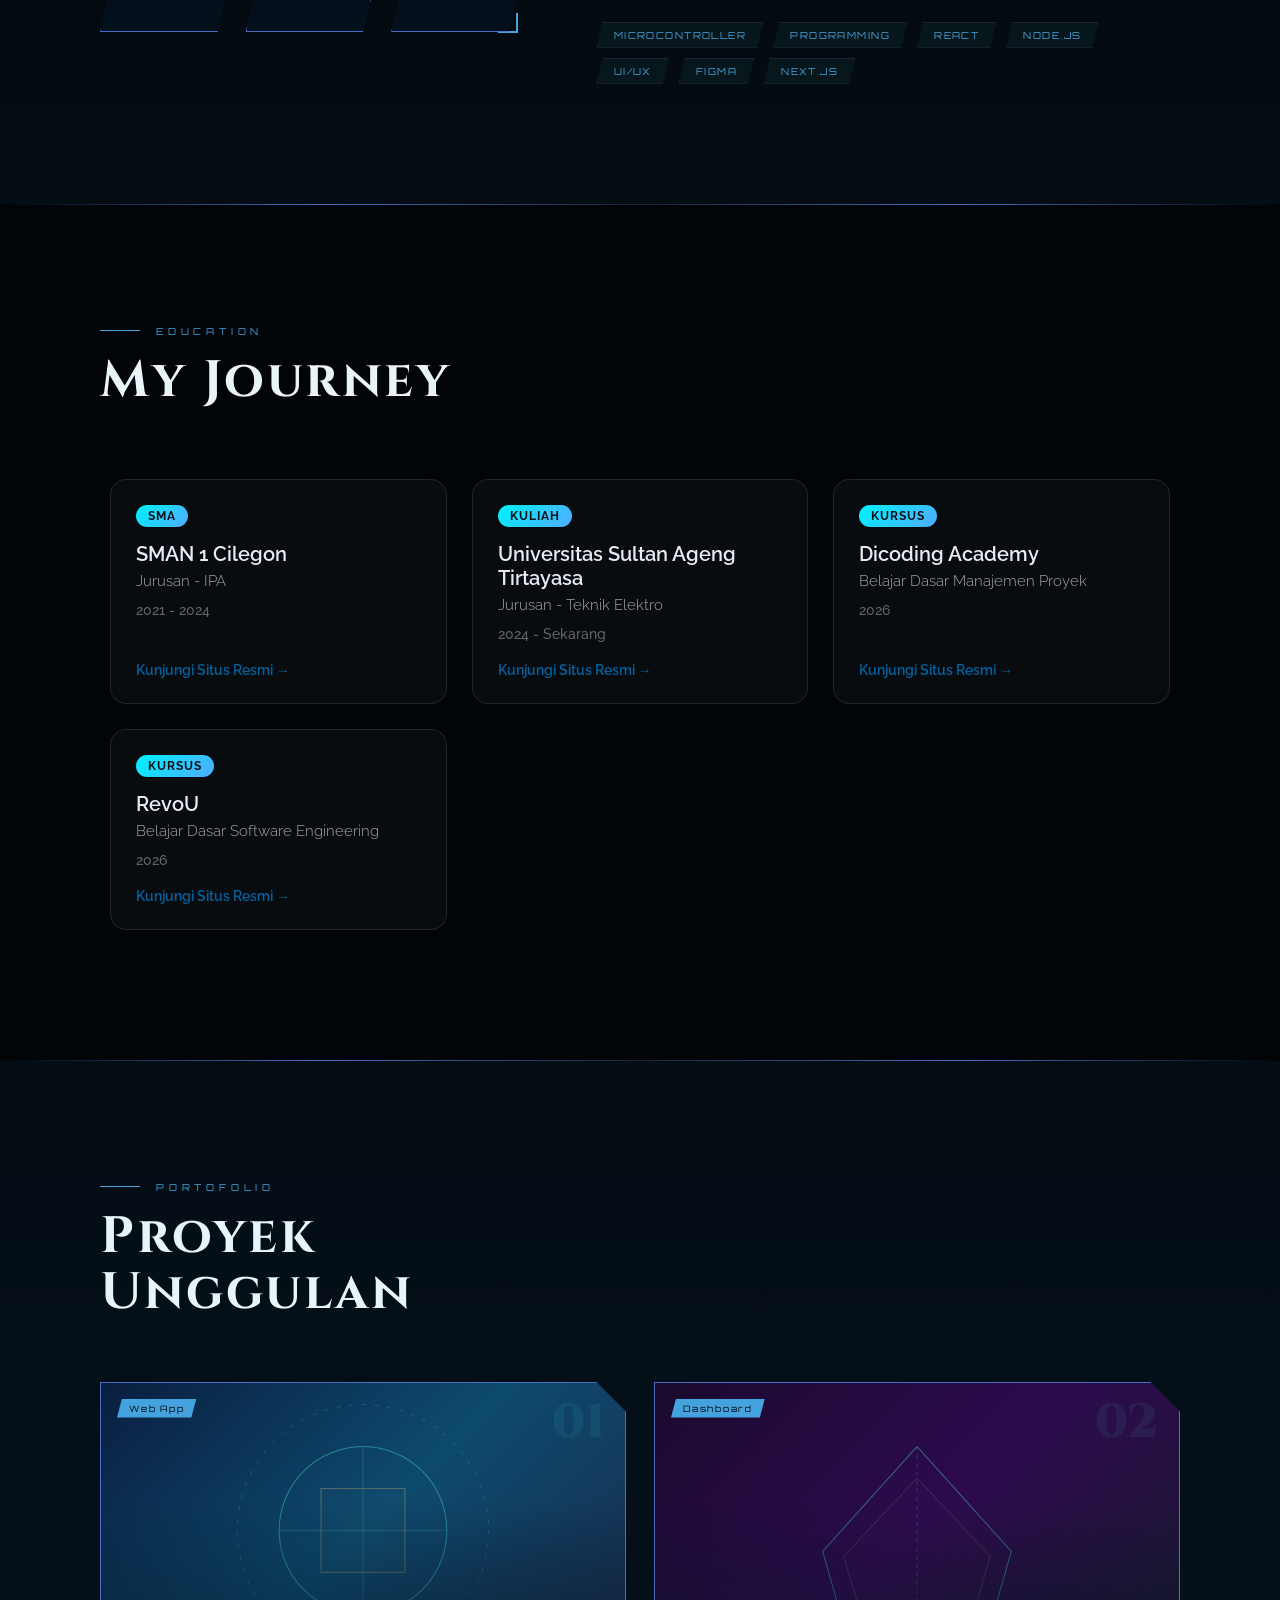
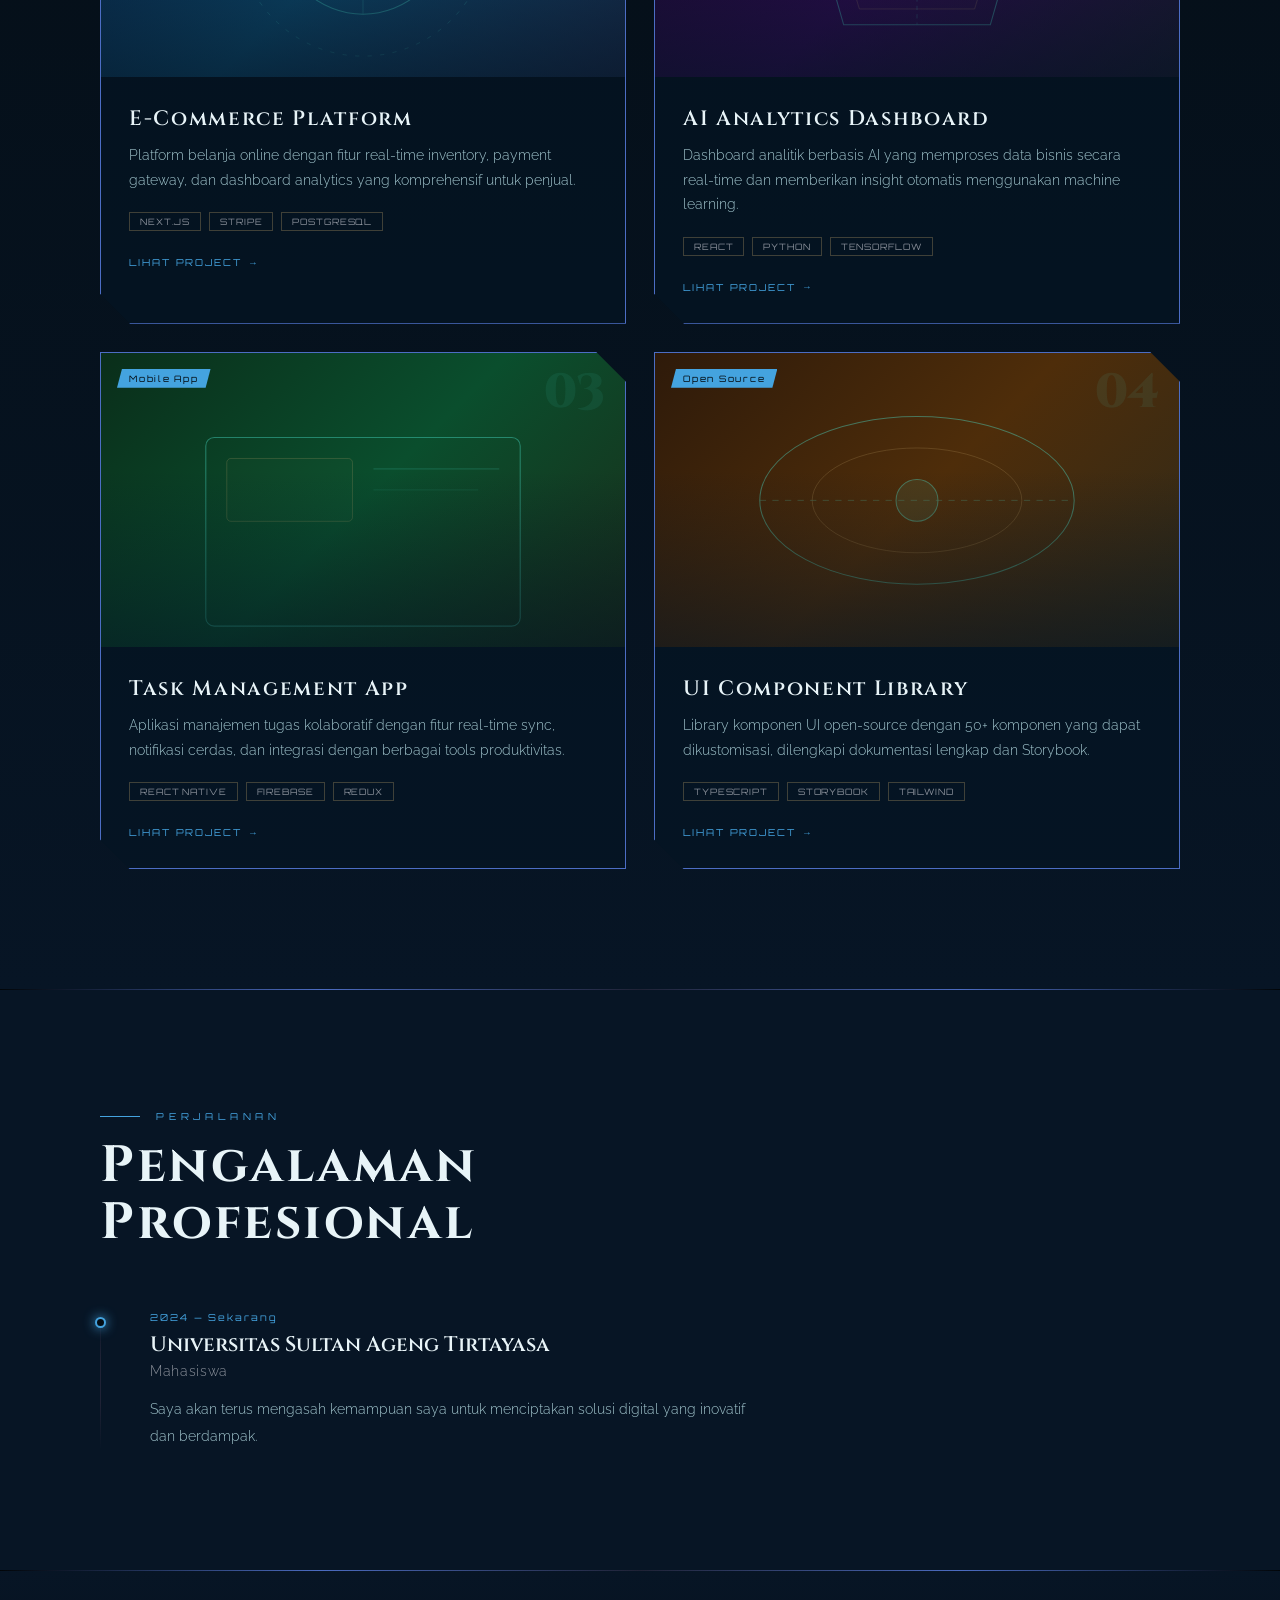
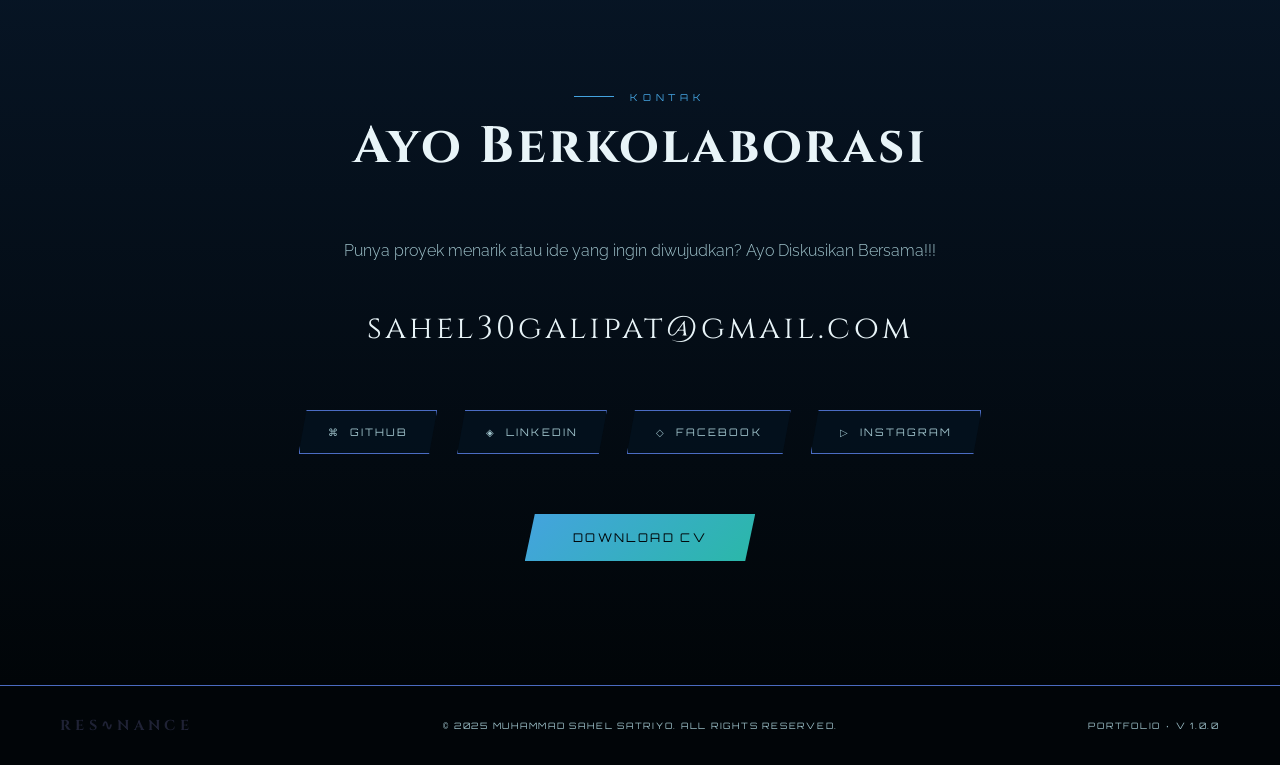
==== commit e6d8cebb: "Added a new mascot image to the footer, updated the hero section's grid and title shadow for a more " ====
--- a/index.html
+++ b/index.html
@@ -141,7 +141,7 @@
     <a href="https://www.nama-sma.sch.id" target="_blank" rel="noopener noreferrer" class="education-card">
       <div class="education-badge">SMA</div>
       <h3 class="institution-name">SMAN 1 Cilegon </h3>
-      <p class="education-major">Jurusan IPA</p>
+      <p class="education-major">Jurusan - IPA</p>
       <p class="education-year">2021 - 2024</p>
       <span class="visit-link">Kunjungi Situs Resmi →</span>
     </a>
@@ -318,10 +318,9 @@
     <div class="section-container">
       <div class="contact-inner">
         <p class="section-eyebrow reveal" style="justify-content:center">Kontak</p>
-        <h2 class="section-title reveal">Mari Berkolaborasi</h2>
+        <h2 class="section-title reveal">Ayo Berkolaborasi</h2>
         <p class="contact-desc reveal">
-          Punya proyek menarik atau ide yang ingin diwujudkan? Saya selalu terbuka untuk
-          diskusi dan kolaborasi baru. Jangan ragu untuk menghubungi saya!
+          Punya proyek menarik atau ide yang ingin diwujudkan? Ayo Diskusikan Bersama!!!
         </p>
 
         <div class="reveal">
@@ -347,6 +346,9 @@
     <div class="footer-logo">RES∿NANCE</div>
     <p>© 2025 Muhammad Sahel Satriyo. All rights reserved.</p>
     <p>PORTFOLIO · V 1.0.0</p>
+    <div class="mascot-container" aria-hidden="true">
+    <img src="hololive-hoshimachi-suisei.webp" alt="Mascot" class="mascot-img" />
+  </div>
   </footer>
 
   <!-- JavaScript: order matters — particles & cursor first, then scroll, then init -->
--- a/css/variables.css
+++ b/css/variables.css
@@ -11,12 +11,12 @@
   --color-bg-navy:     #071525;
   --color-bg-teal:     #0a1e2e;
 
-  --color-cyan:        #4de8d4;
-  --color-cyan-bright: #00fff0;
-  --color-cyan-dim:    #1a6b63;
+  --color-cyan:        #44A3DF;
+  --color-cyan-bright: #FFB834;
+  --color-cyan-dim:    #1F2235;
 
-  --color-gold:        #c8a96e;
-  --color-gold-bright: #f0d080;
+  --color-gold:        #8A909A;
+  --color-gold-bright: #FFFFFF;
 
   --color-white:       #e8f4f8;
   --color-white-dim:   #a0c4cc;
@@ -24,7 +24,7 @@
   /* --- Glassmorphism --- */
   --glass-bg:          rgba(4, 20, 35, 0.6);
   --glass-bg-hover:    rgba(4, 30, 50, 0.8);
-  --glass-border:      rgba(77, 232, 212, 0.15);
+  --glass-border:      rgba(89, 126, 226, 0.849);
 
   /* --- Typography --- */
   --font-display: 'Cinzel', serif;
--- a/css/layout.css
+++ b/css/layout.css
@@ -23,7 +23,7 @@
   font-weight: 700;
   letter-spacing: 0.3em;
   color: var(--color-cyan);
-  text-shadow: 0 0 20px rgba(77, 232, 212, 0.6);
+  text-shadow: 0 0 20px rgba(77, 100, 232, 0.6);
 }
 .nav-logo span {
   color: var(--color-gold);
@@ -96,4 +96,51 @@
     gap: var(--space-sm);
     text-align: center;
   }
+}
+
+/* ==========================================================
+   FLOATING MASCOT
+   ========================================================== */
+
+.mascot-container {
+  position: fixed;
+  bottom: 20px;
+  right: 20px;
+  z-index: var(--z-nav); /* Agar selalu berada di atas konten lain */
+  width: 150px; /* Atur ukuran di sini */
+  animation: floatMascot 3s ease-in-out infinite; /* Animasi melayang terus-menerus */
+  transition: transform 0.3s ease;
+  pointer-events: auto;
+}
+
+/* Efek saat kursor diarahkan ke maskot (membesar sedikit) */
+.mascot-container:hover {
+  transform: scale(1.1);
+  cursor: pointer;
+}
+
+.mascot-img {
+  width: 100%;
+  height: auto;
+  /* Memberikan efek bayangan menyala warna cyan khas tema kamu */
+  filter: drop-shadow(0 10px 15px rgba(77, 232, 212, 0.4));
+}
+
+/* Kunci Animasi Melayang */
+@keyframes floatMascot {
+  0%, 100% {
+    transform: translateY(0);
+  }
+  50% {
+    transform: translateY(-15px); /* Bergerak ke atas 15px */
+  }
+}
+
+/* Mengecilkan maskot di layar HP agar tidak menutupi teks */
+@media (max-width: 600px) {
+  .mascot-container {
+    width: 90px;
+    bottom: 10px;
+    right: 10px;
+  }
 }
--- a/css/hero.css
+++ b/css/hero.css
@@ -20,8 +20,8 @@
 .hero-bg-grid {
   position: absolute; inset: 0;
   background-image:
-    linear-gradient(rgba(77, 232, 212, 0.03) 1px, transparent 1px),
-    linear-gradient(90deg, rgba(77, 232, 212, 0.03) 1px, transparent 1px);
+    linear-gradient(rgba(77, 126, 232, 0.03) 1px, transparent 1px),
+    linear-gradient(90deg, rgba(77, 157, 232, 0.03) 1px, transparent 1px);
   background-size: 60px 60px;
   animation: gridShift 20s linear infinite;
 }
@@ -80,7 +80,7 @@
   margin-bottom: var(--space-xs);
   opacity: 0;
   animation: fadeSlideUp 0.8s ease forwards 0.5s;
-  filter: drop-shadow(0 0 40px rgba(77, 232, 212, 0.3));
+  filter: drop-shadow(0 0 40px rgba(77, 100, 232, 0.3));
 }
 
 .hero-title-line {
--- a/css/pendidikan.css
+++ b/css/pendidikan.css
@@ -55,7 +55,7 @@
 }
 
 .education-card:hover .institution-name {
-  color: #00f2fe; /* Nama instansi berubah warna saat dihover */
+  color: #0098fe; /* Nama instansi berubah warna saat dihover */
 }
 
 .education-major {
@@ -74,7 +74,7 @@
 /* ── Petunjuk Tautan di Bawah Kartu ── */
 .visit-link {
   font-size: 0.85rem;
-  color: #00f2fe;
+  color: #0098fe;
   font-weight: 600;
   margin-top: auto; /* Memaksa tulisan ini berada di paling bawah kartu */
   opacity: 0.6;
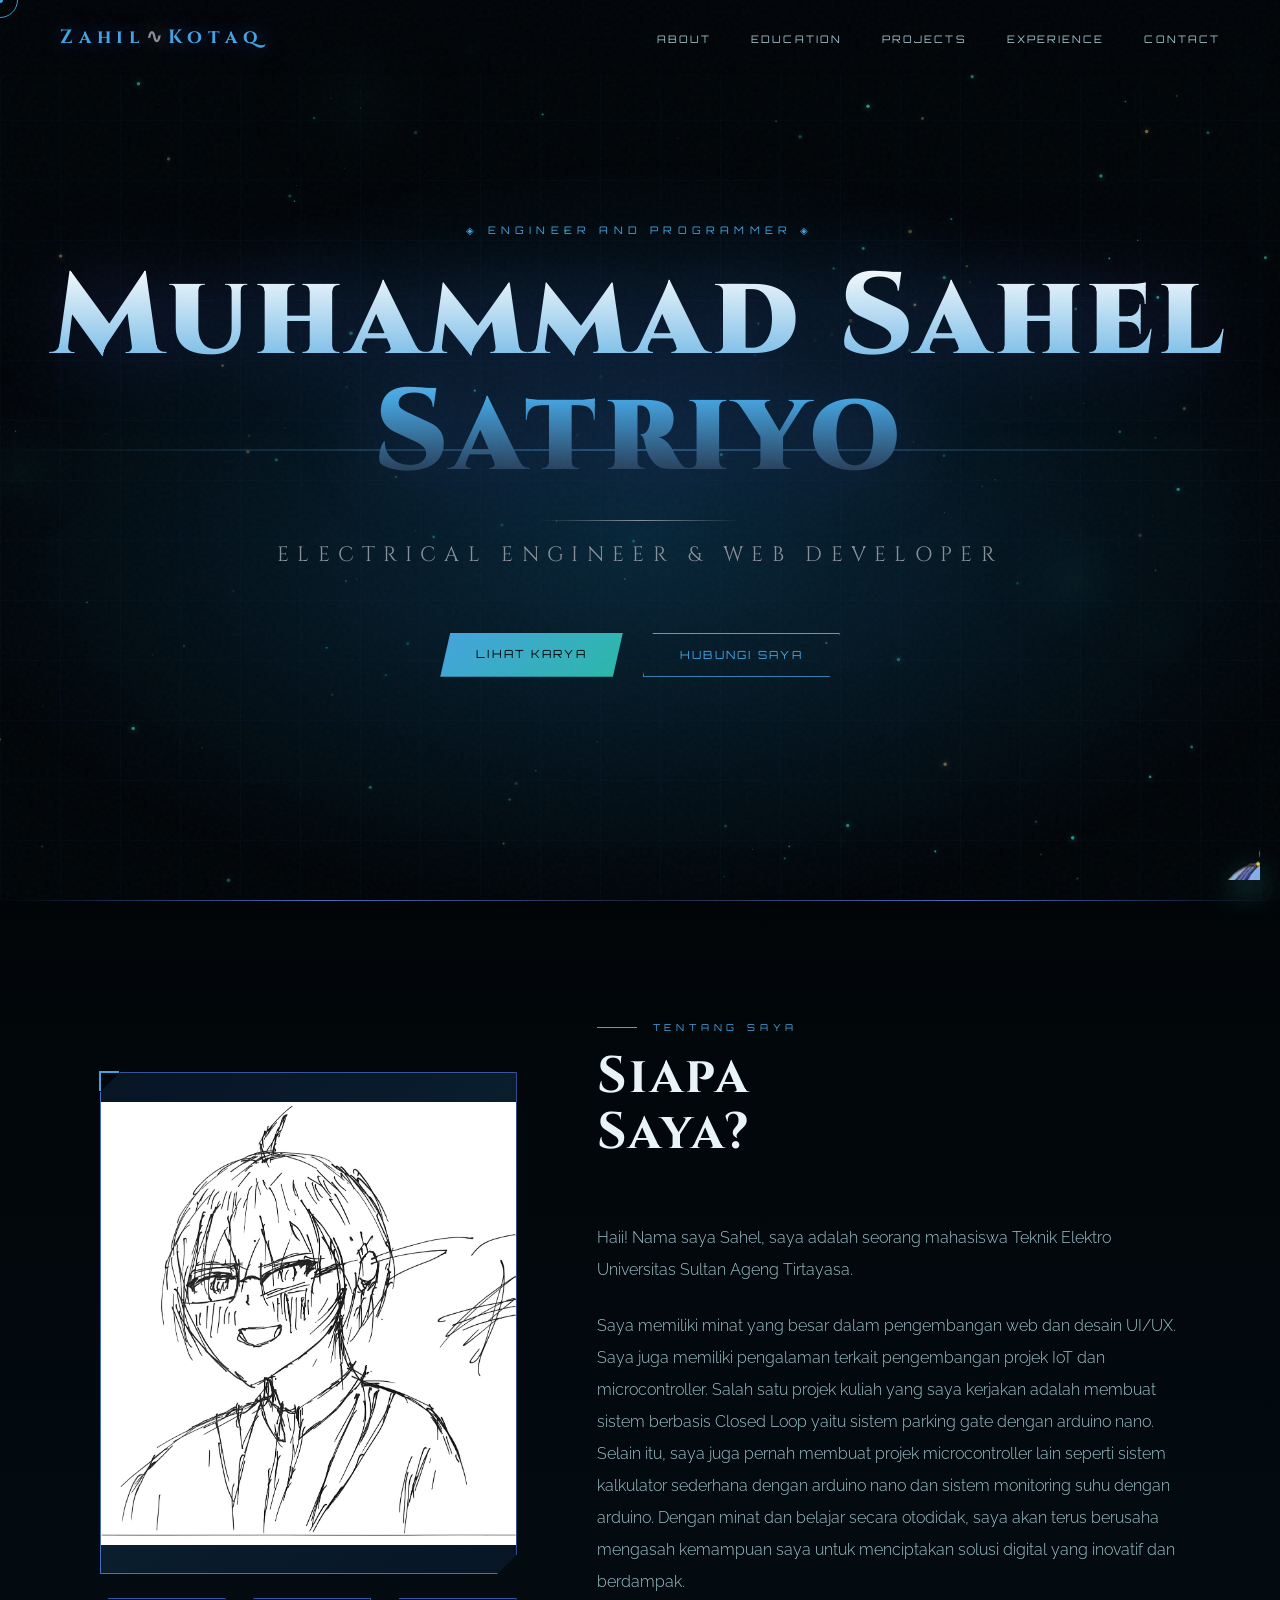
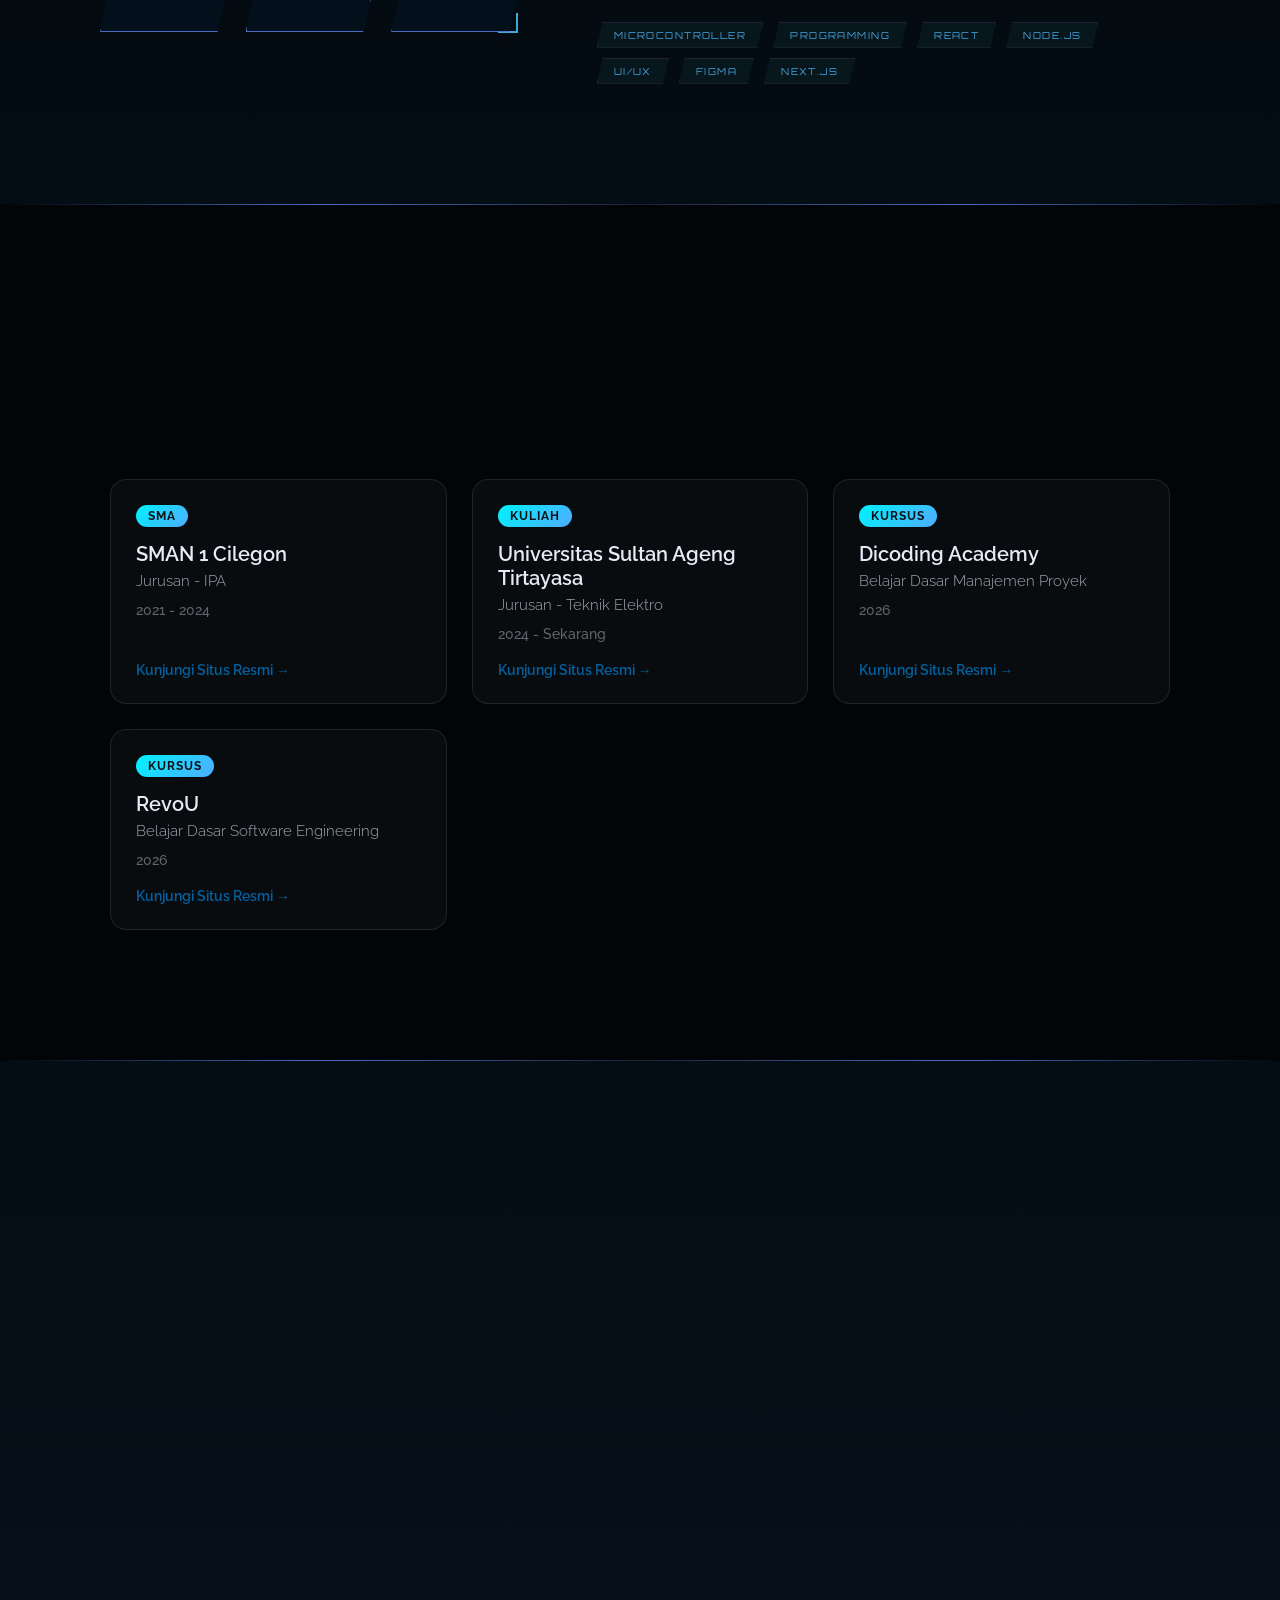
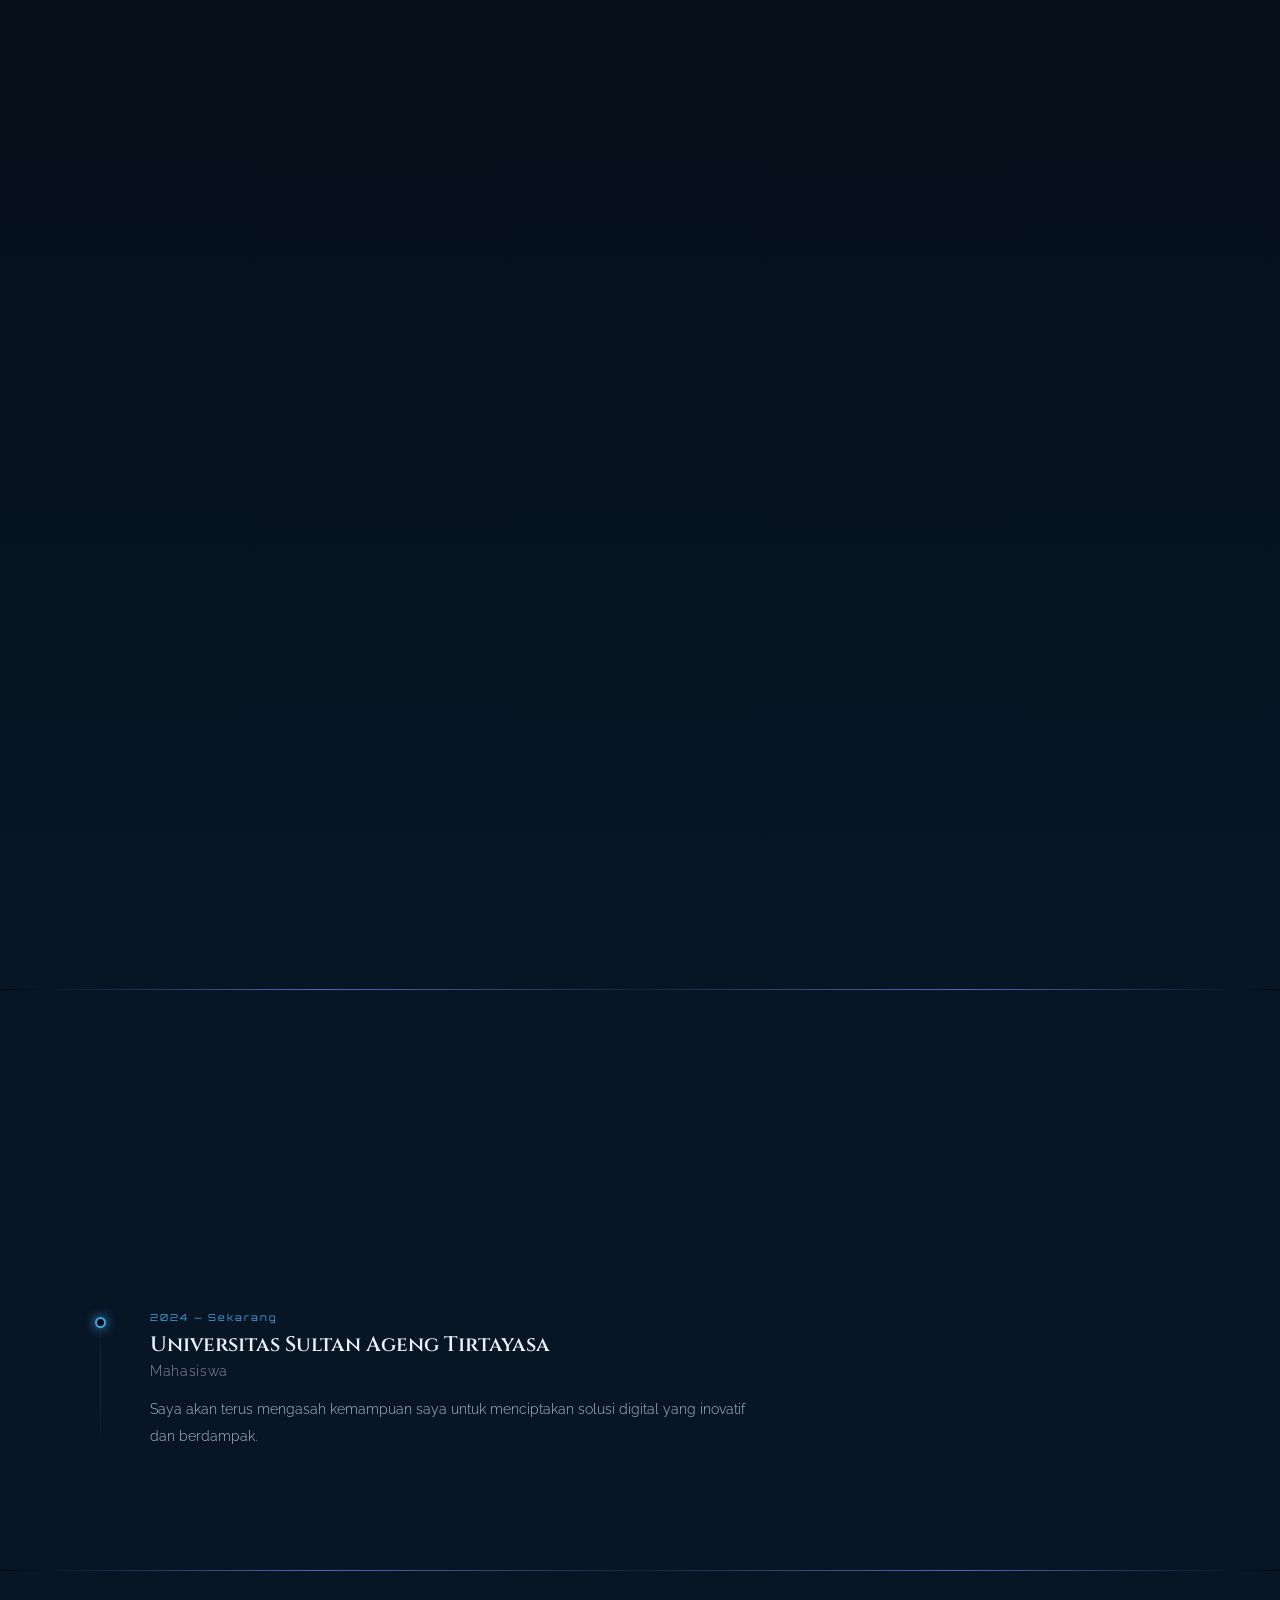
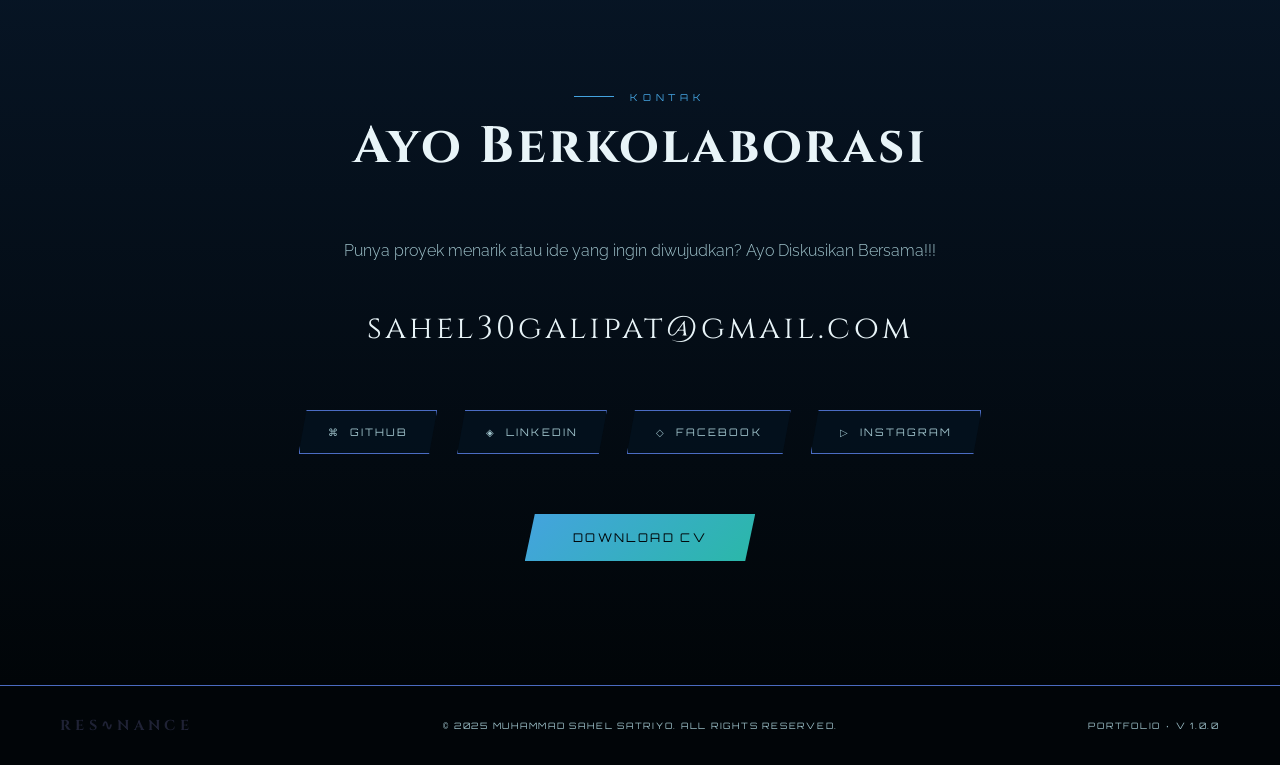
==== commit 6fc634a1: "Change avatar" ====
--- a/index.html
+++ b/index.html
@@ -80,7 +80,7 @@
         <div class="about-avatar-wrap reveal">
           <div class="about-avatar-frame">
             <div class="avatar-placeholder" aria-label="Profile photo placeholder">
-            <img src="suisei.jpg" alt="My Istri Gwejh" class="about-avatar" />
+            <img src="CamScanner 14-03-2026 21.21.jpg" alt="Avatar" class="about-avatar" />
             </div>
           </div>
           <div class="about-corner about-corner-tl" aria-hidden="true"></div>
@@ -107,7 +107,7 @@
           <p class="section-eyebrow">Tentang Saya</p>
           <h2 class="section-title">Siapa <br/>Saya?</h2>
           <p class="about-bio">
-            Haii! Saya adalah seorang mahasiswa Teknik Elektro Universitas Sultan Ageng Tirtayasa. 
+            Haii! Nama saya Sahel, saya adalah seorang mahasiswa Teknik Elektro Universitas Sultan Ageng Tirtayasa. 
           </p>
           <p class="about-bio">
             Saya memiliki minat yang besar dalam pengembangan web dan desain UI/UX. 
@@ -179,7 +179,7 @@
   <section id="projects" aria-label="Projects">
     <div class="section-container">
       <p class="section-eyebrow reveal">Portofolio</p>
-      <h2 class="section-title reveal">Proyek<br/>Unggulan</h2>
+      <h2 class="section-title reveal">Proyek<br/>Saya</h2>
 
       <div class="projects-grid">
 
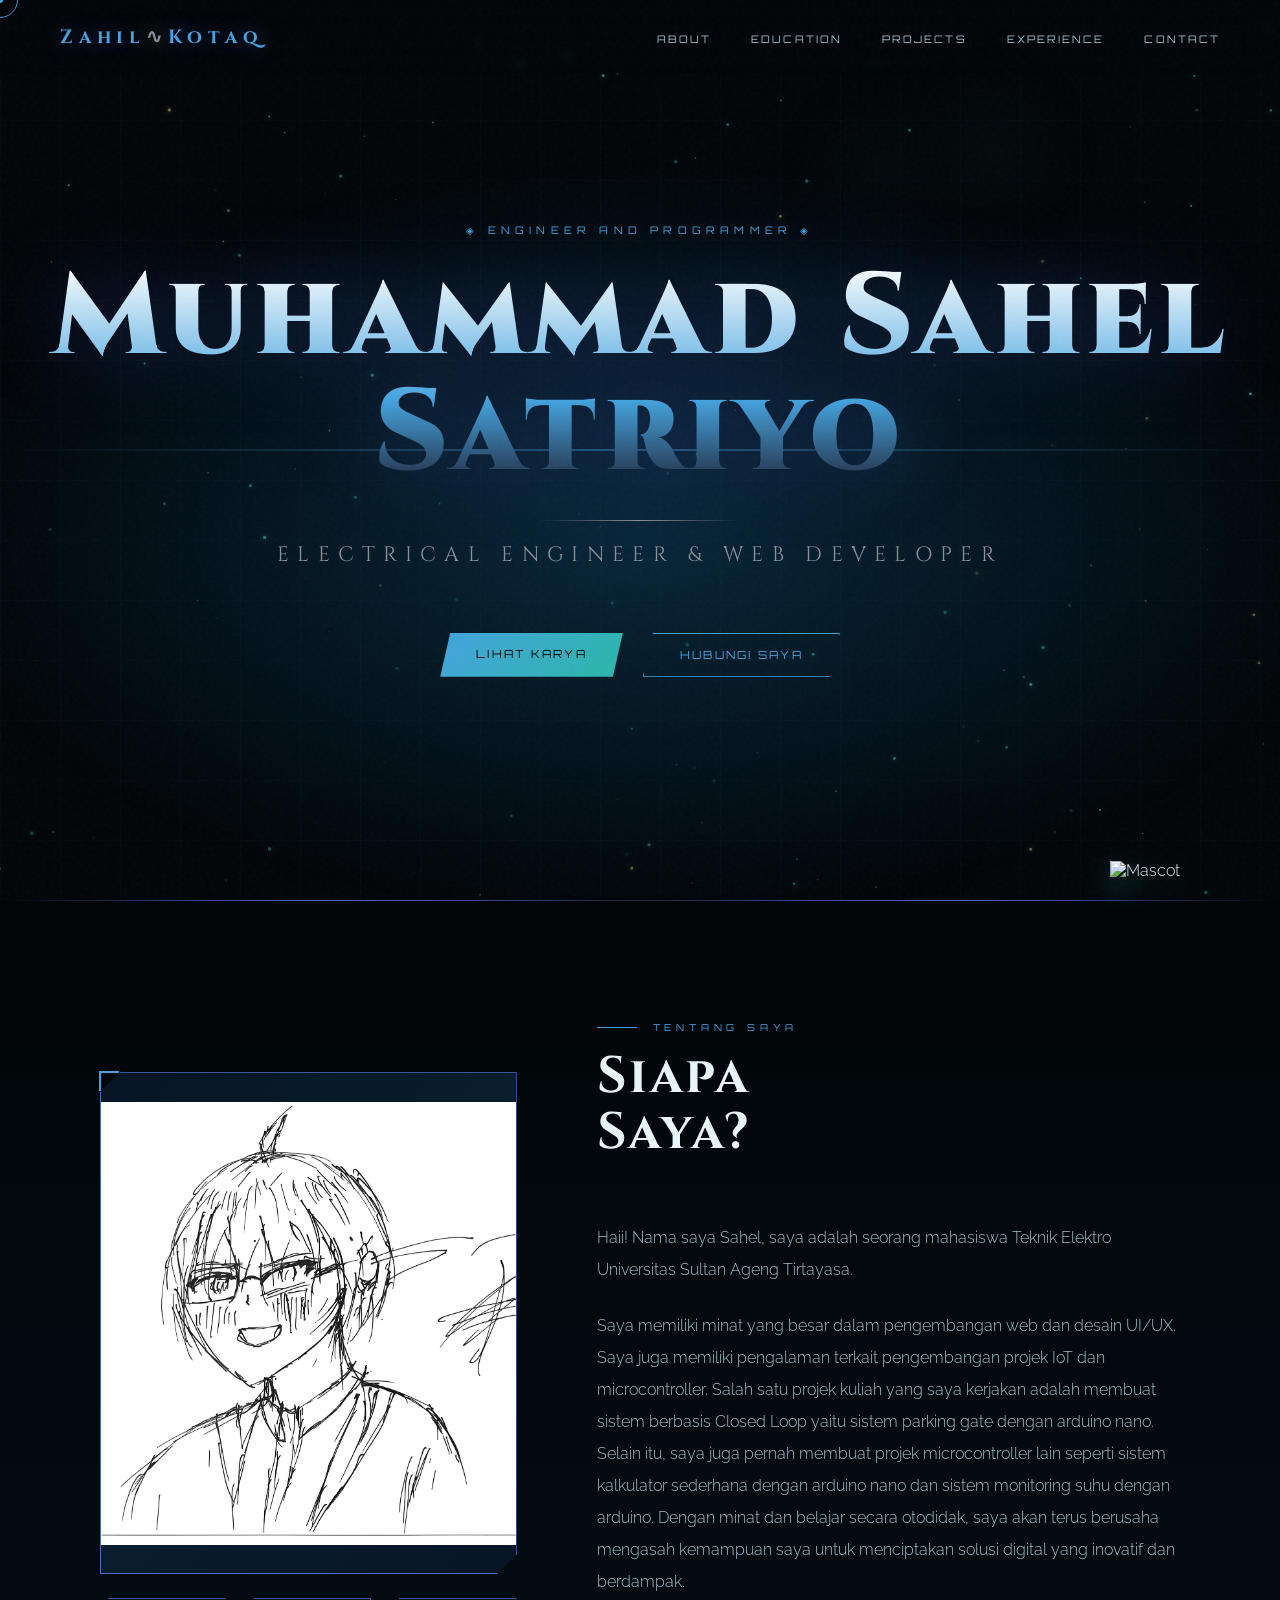
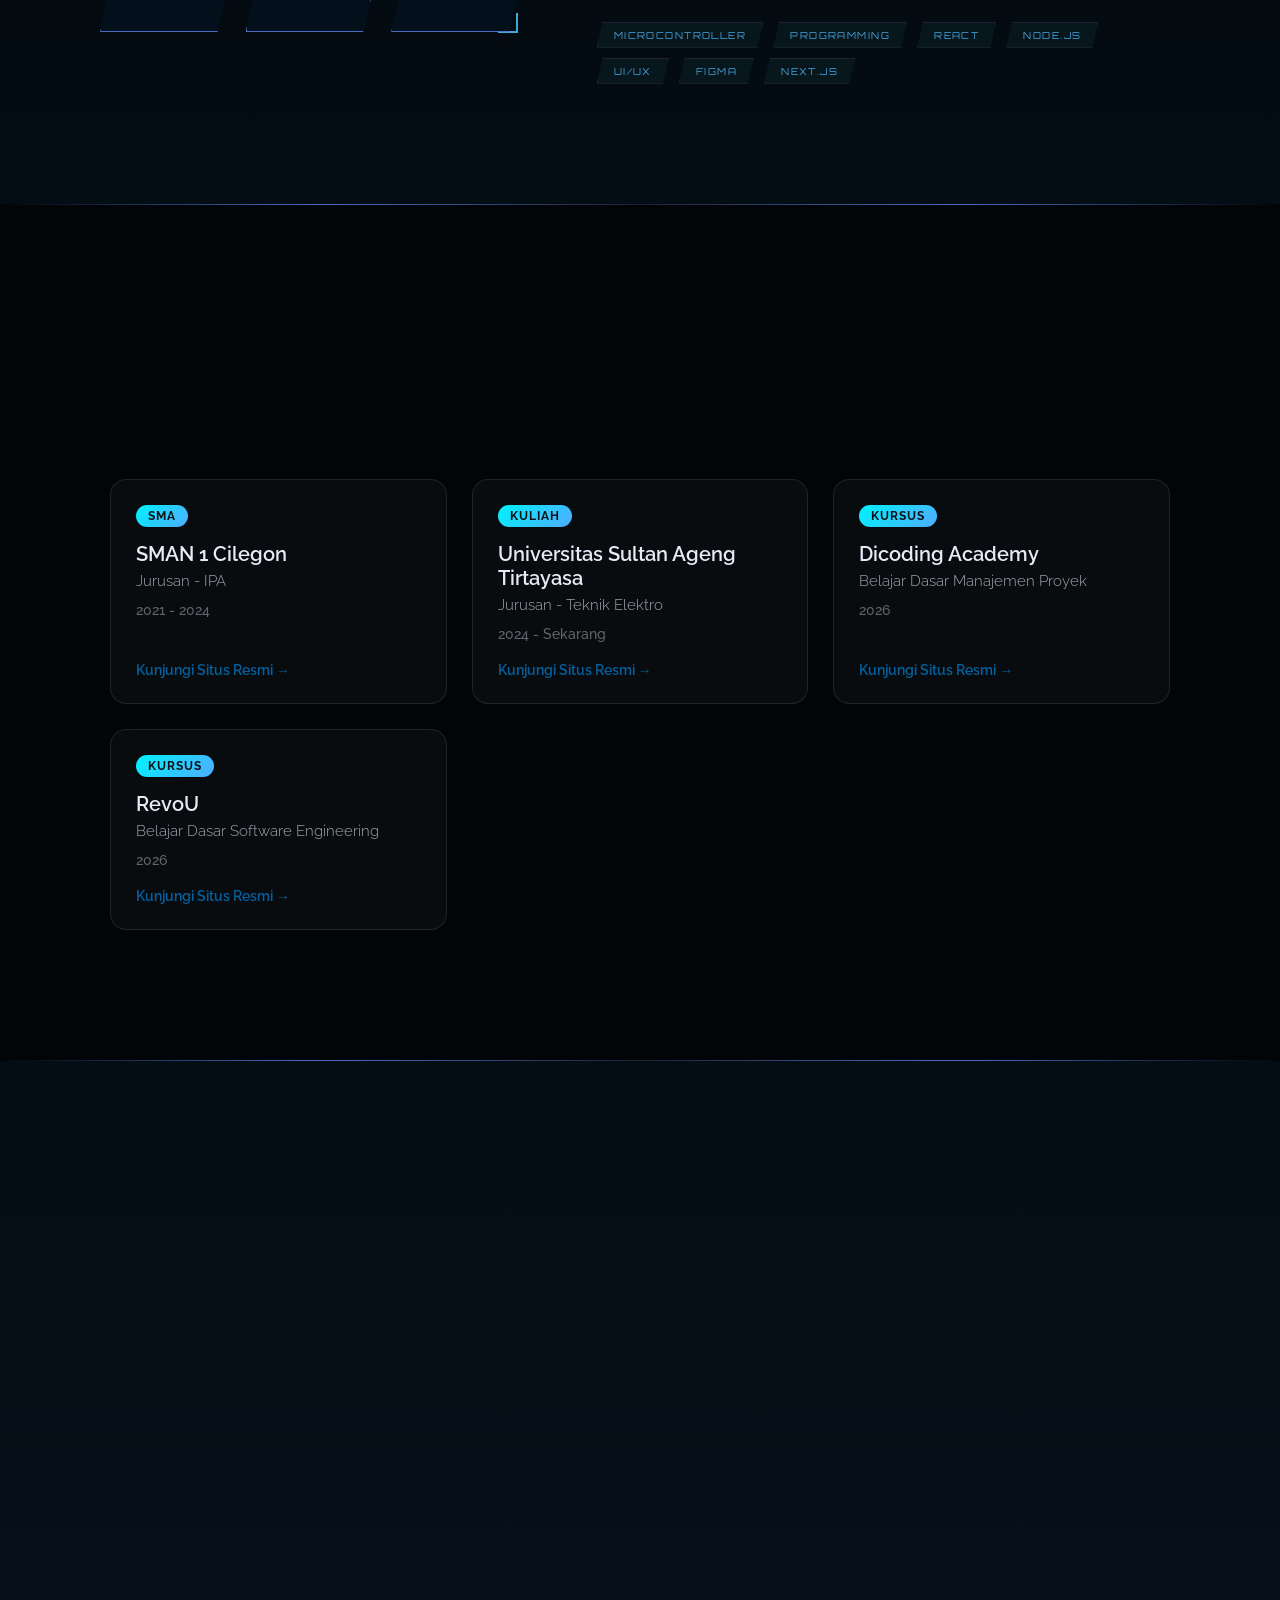
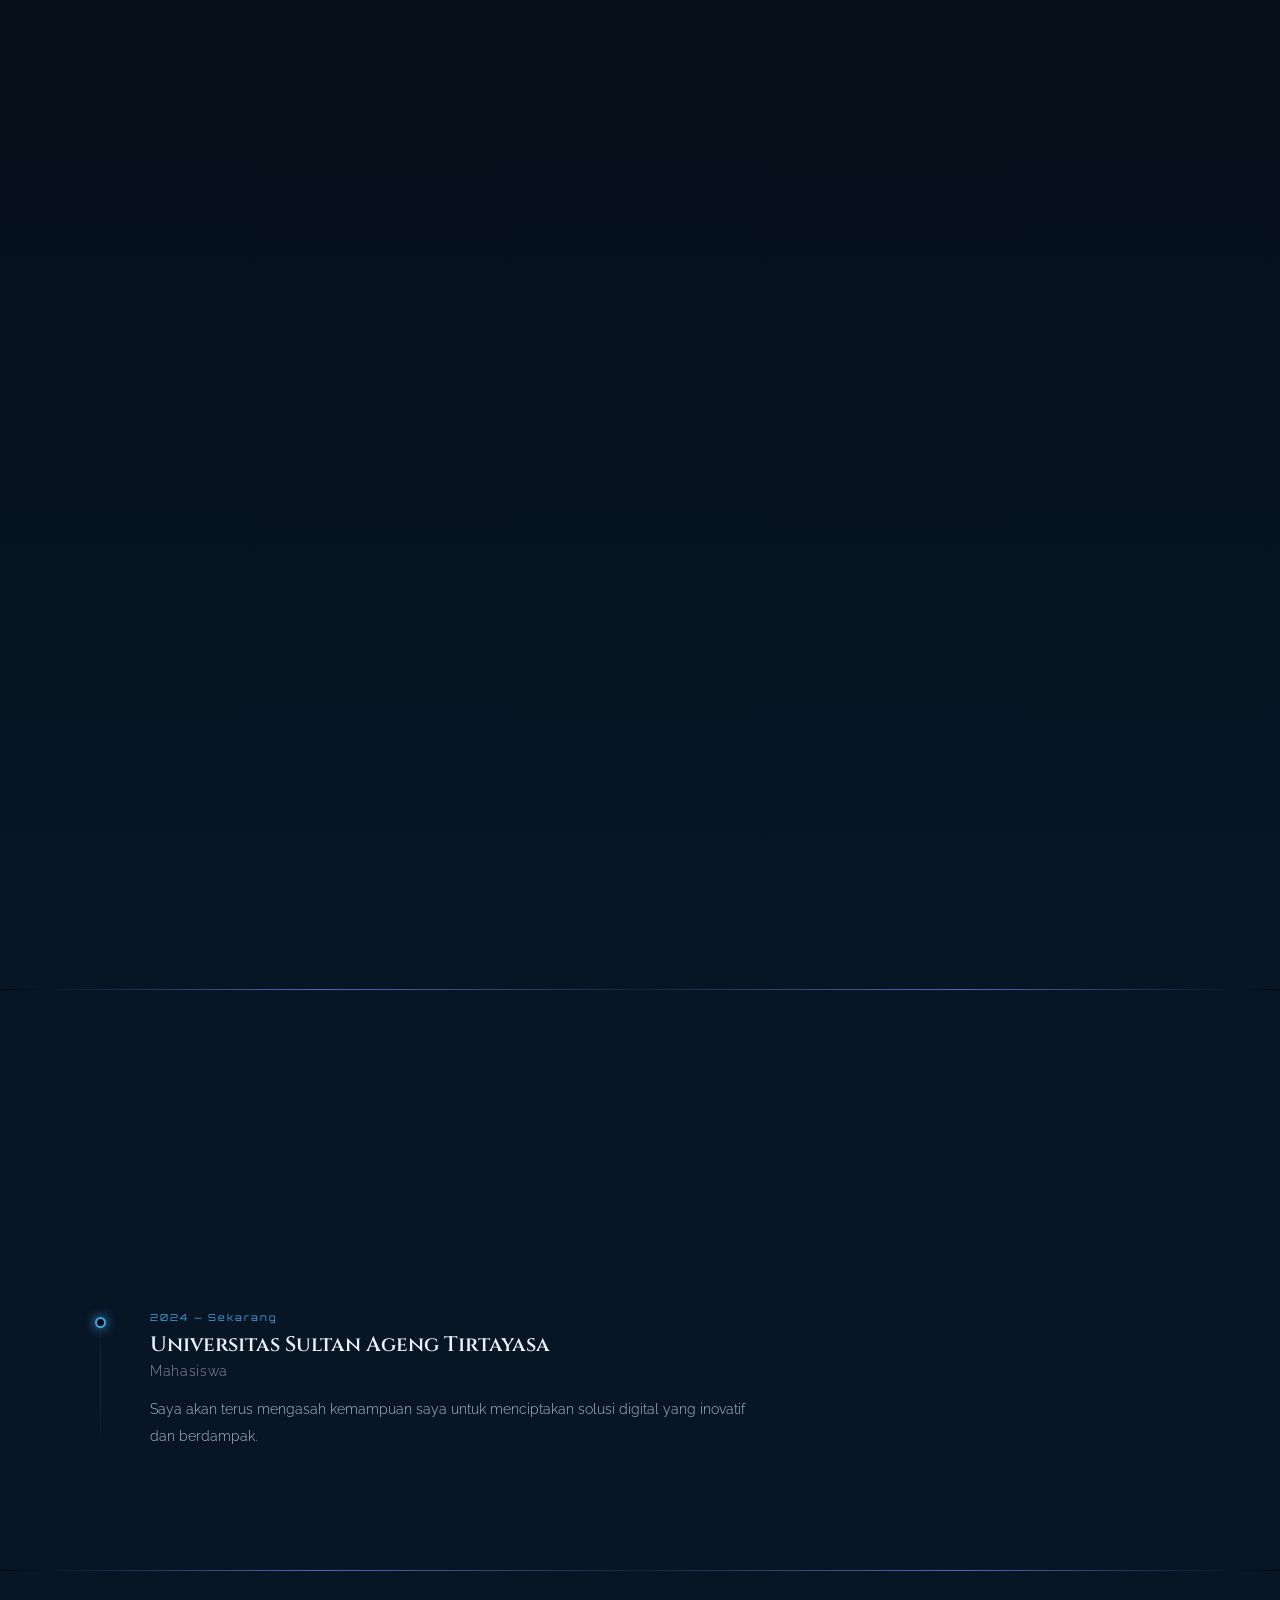
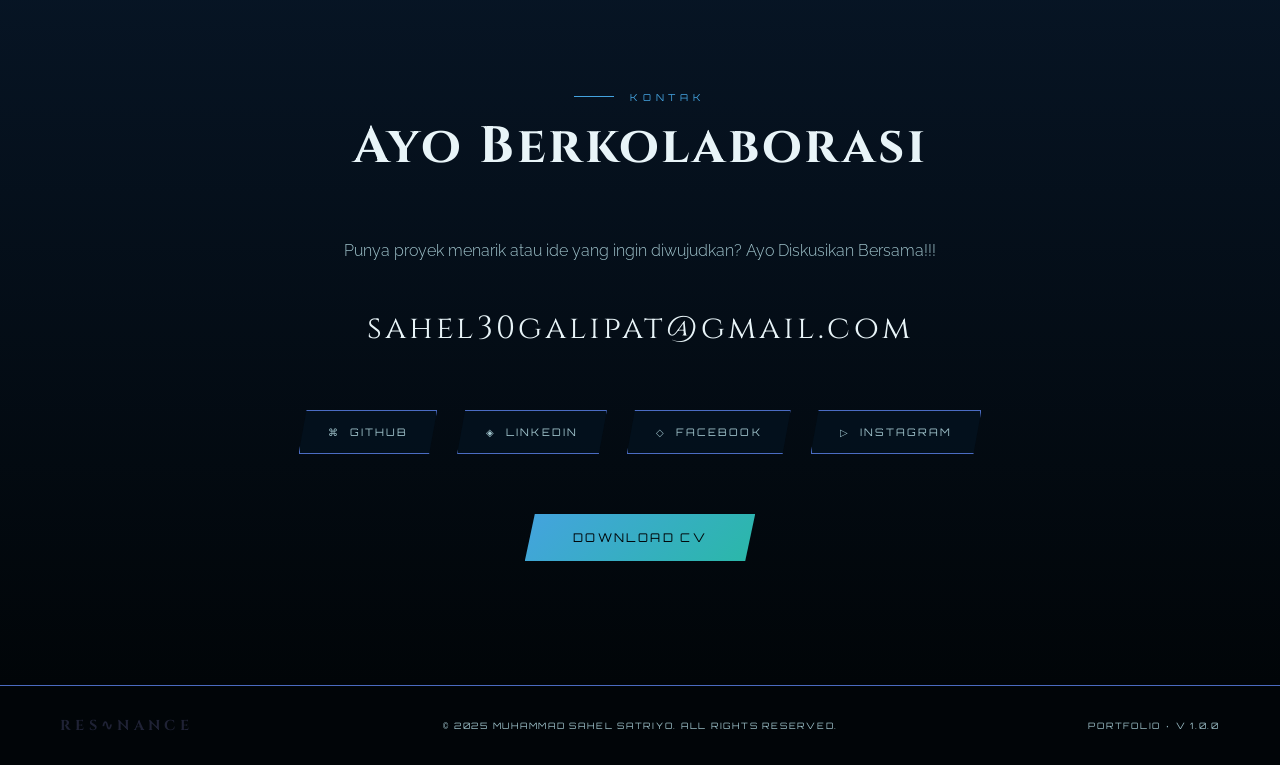
==== commit bc0fa7eb: "change: update index.html" ====
--- a/index.html
+++ b/index.html
@@ -80,7 +80,7 @@
         <div class="about-avatar-wrap reveal">
           <div class="about-avatar-frame">
             <div class="avatar-placeholder" aria-label="Profile photo placeholder">
-            <img src="CamScanner 14-03-2026 21.21.jpg" alt="Avatar" class="about-avatar" />
+            <img src="gambar/avatar.jpg" alt="Avatar" class="about-avatar" />
             </div>
           </div>
           <div class="about-corner about-corner-tl" aria-hidden="true"></div>
@@ -347,7 +347,7 @@
     <p>© 2025 Muhammad Sahel Satriyo. All rights reserved.</p>
     <p>PORTFOLIO · V 1.0.0</p>
     <div class="mascot-container" aria-hidden="true">
-    <img src="hololive-hoshimachi-suisei.webp" alt="Mascot" class="mascot-img" />
+    <img src="gambar/hololive-hoshimachi-suisei.webp" alt="Mascot" class="mascot-img" />
   </div>
   </footer>
 
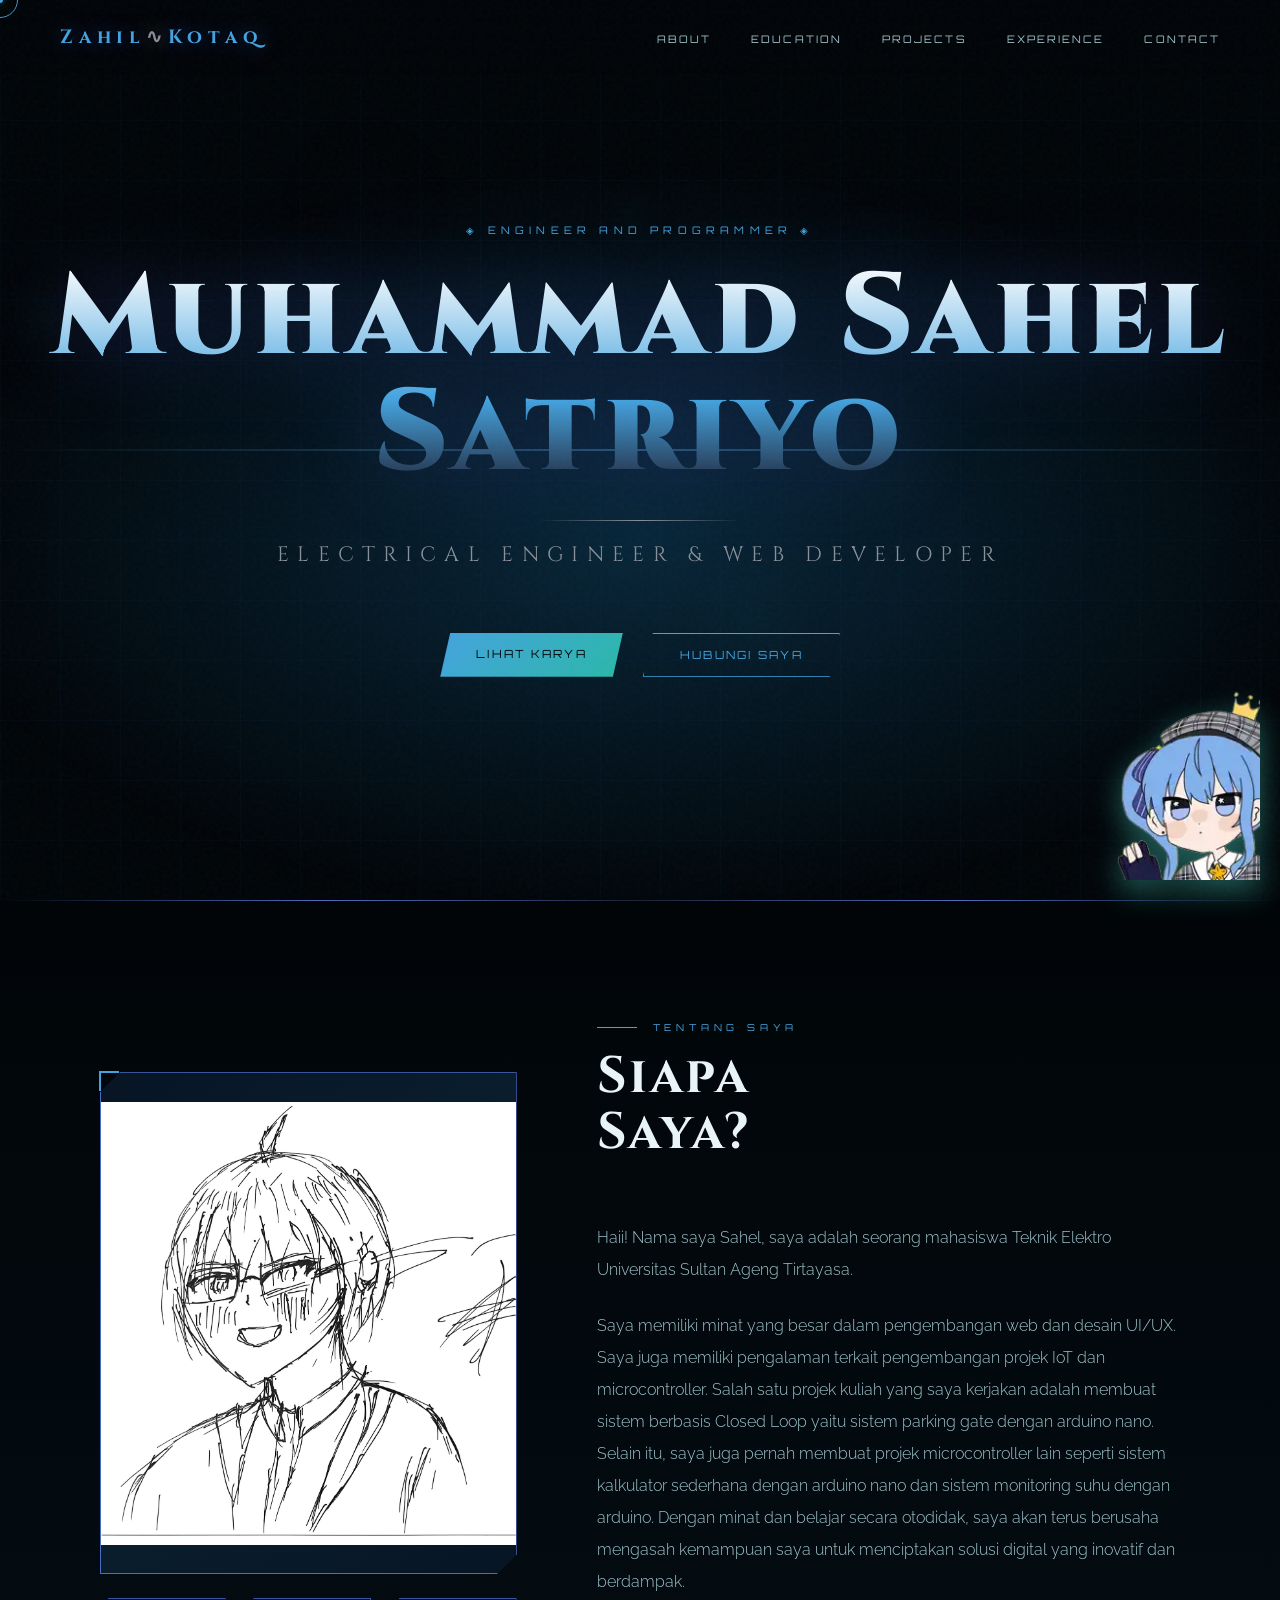
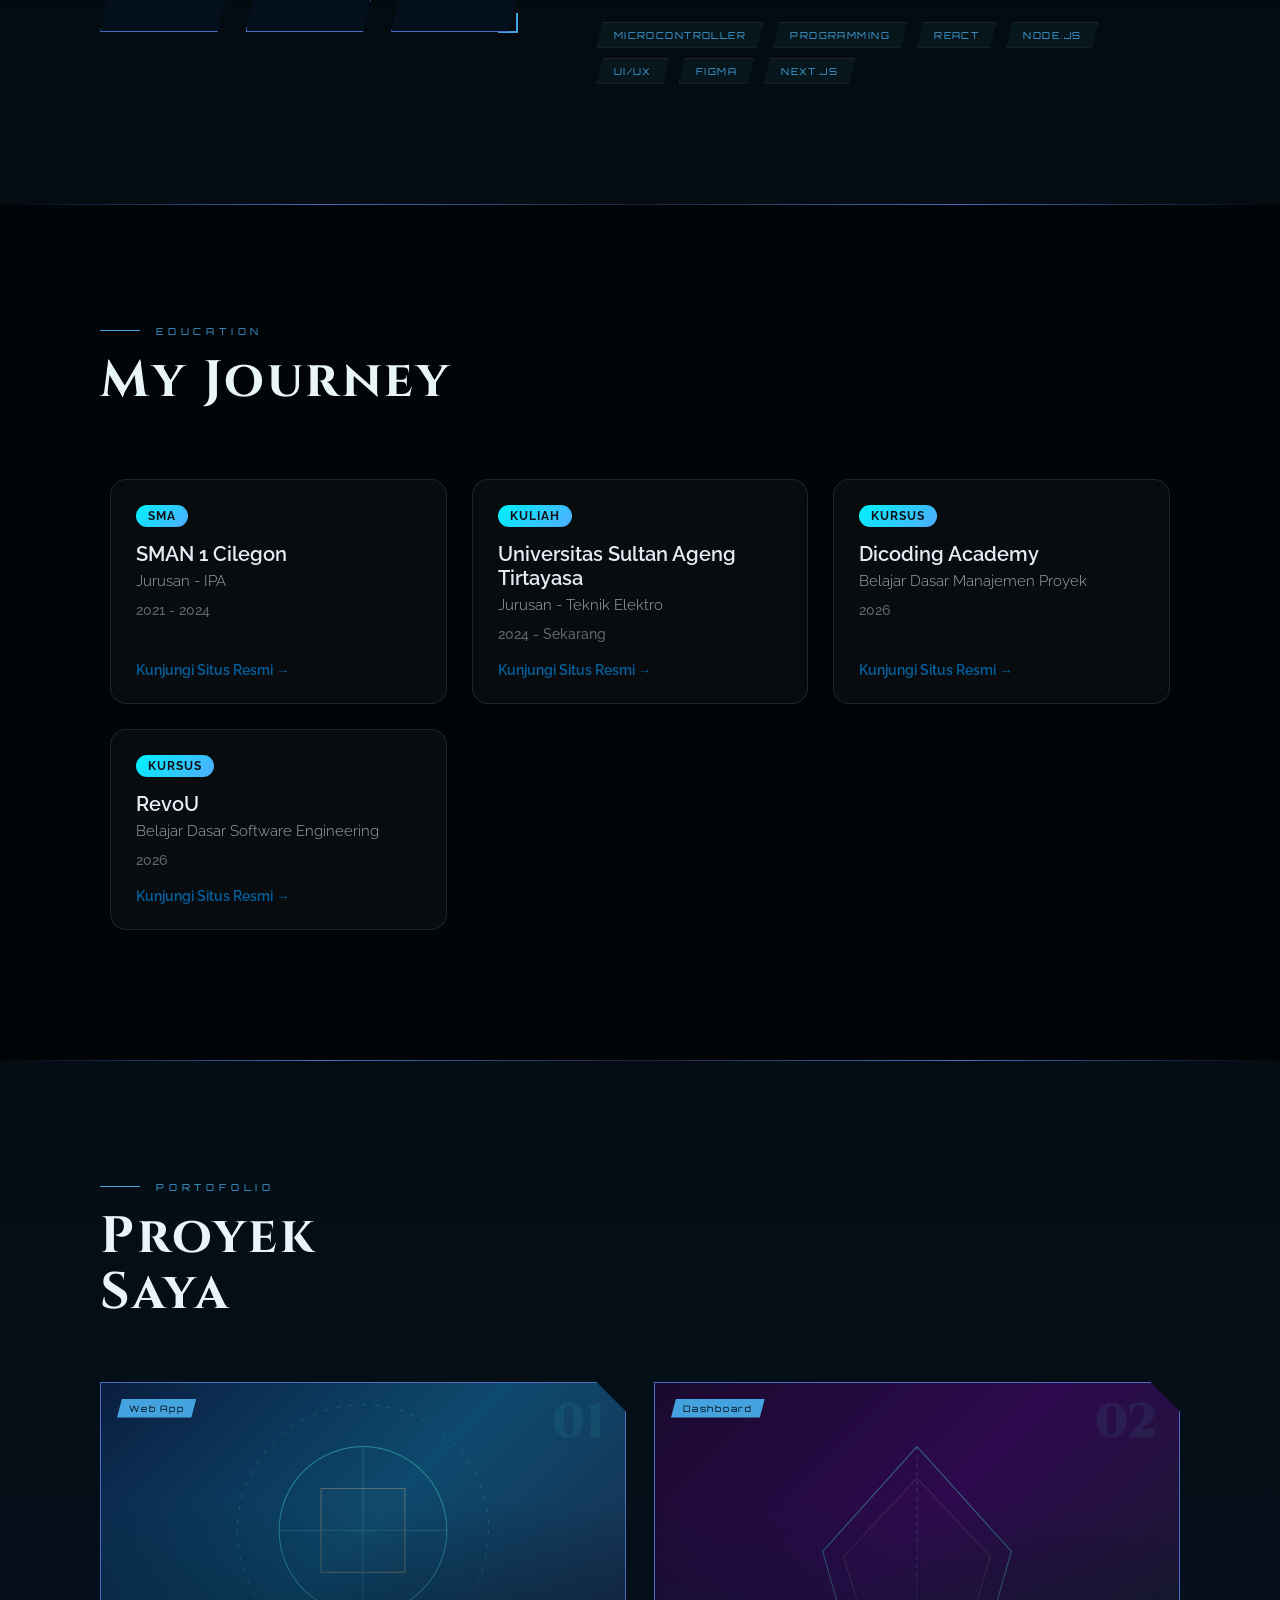
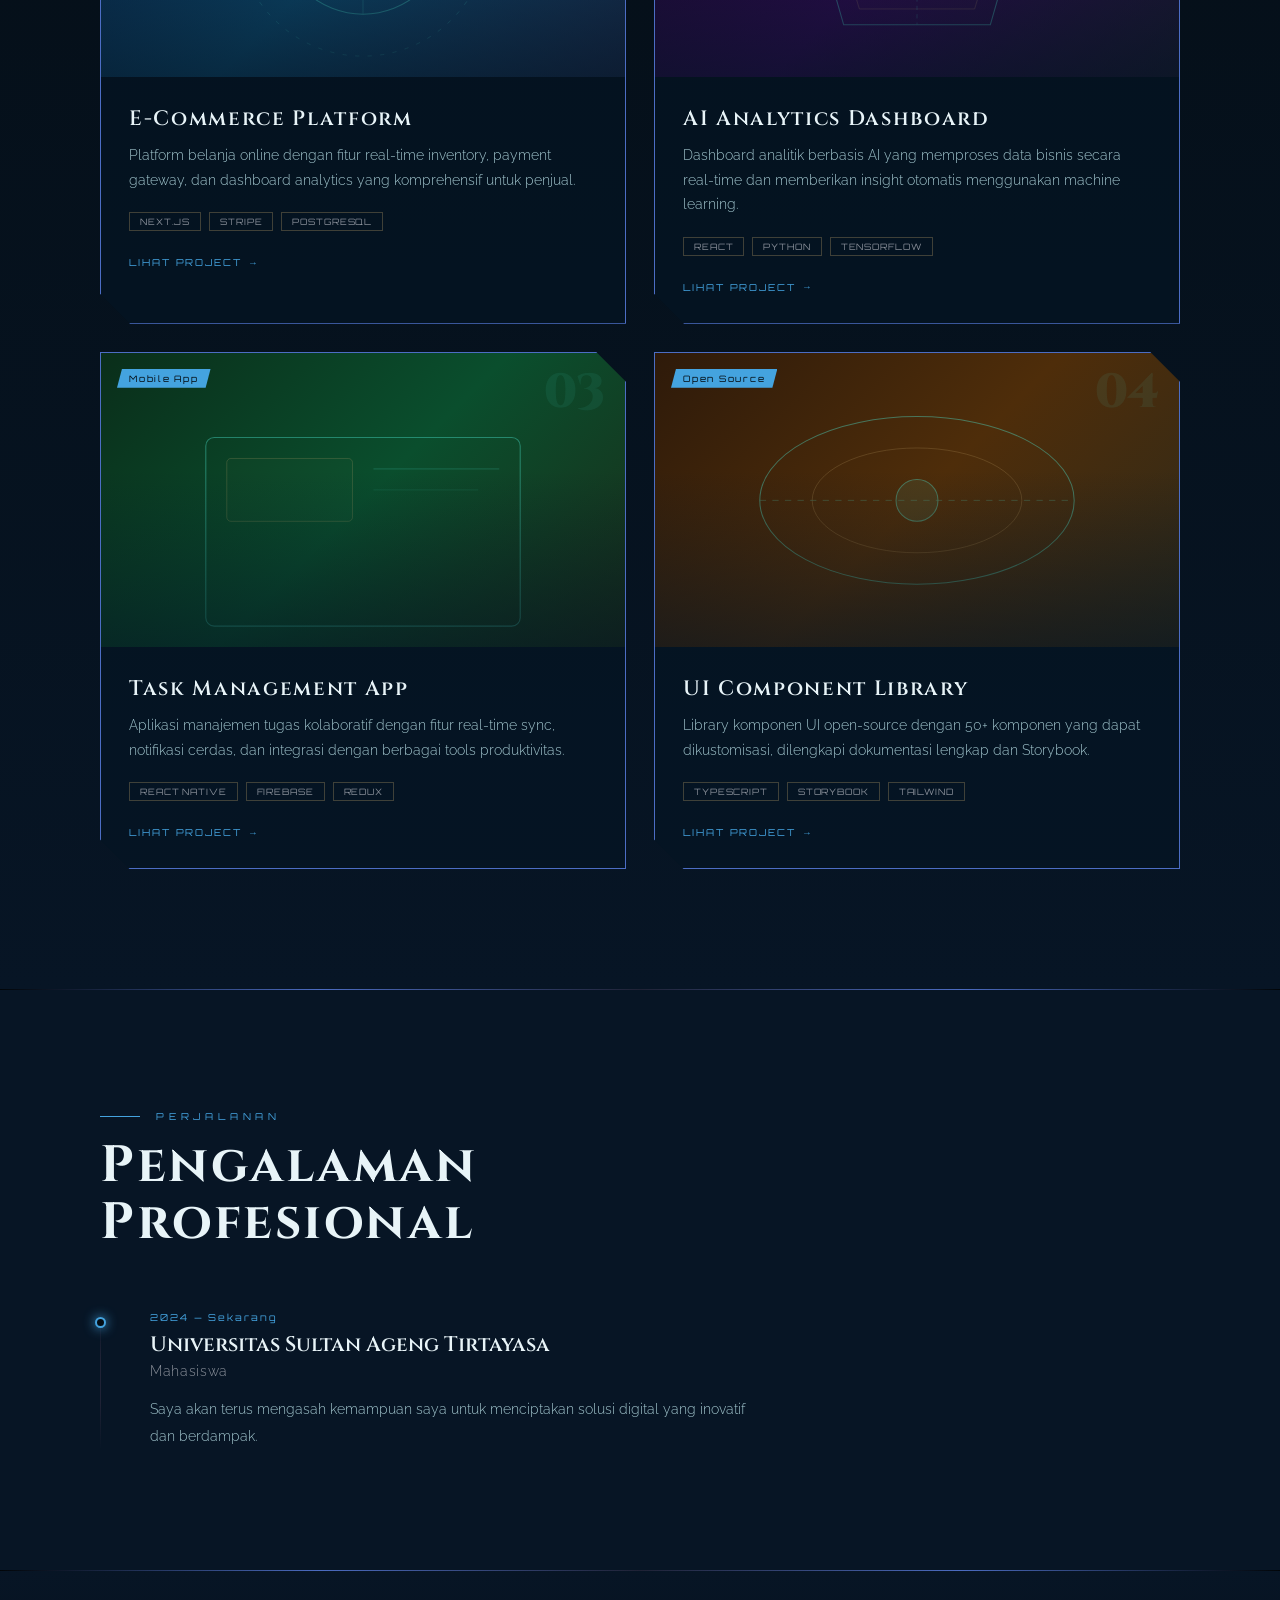
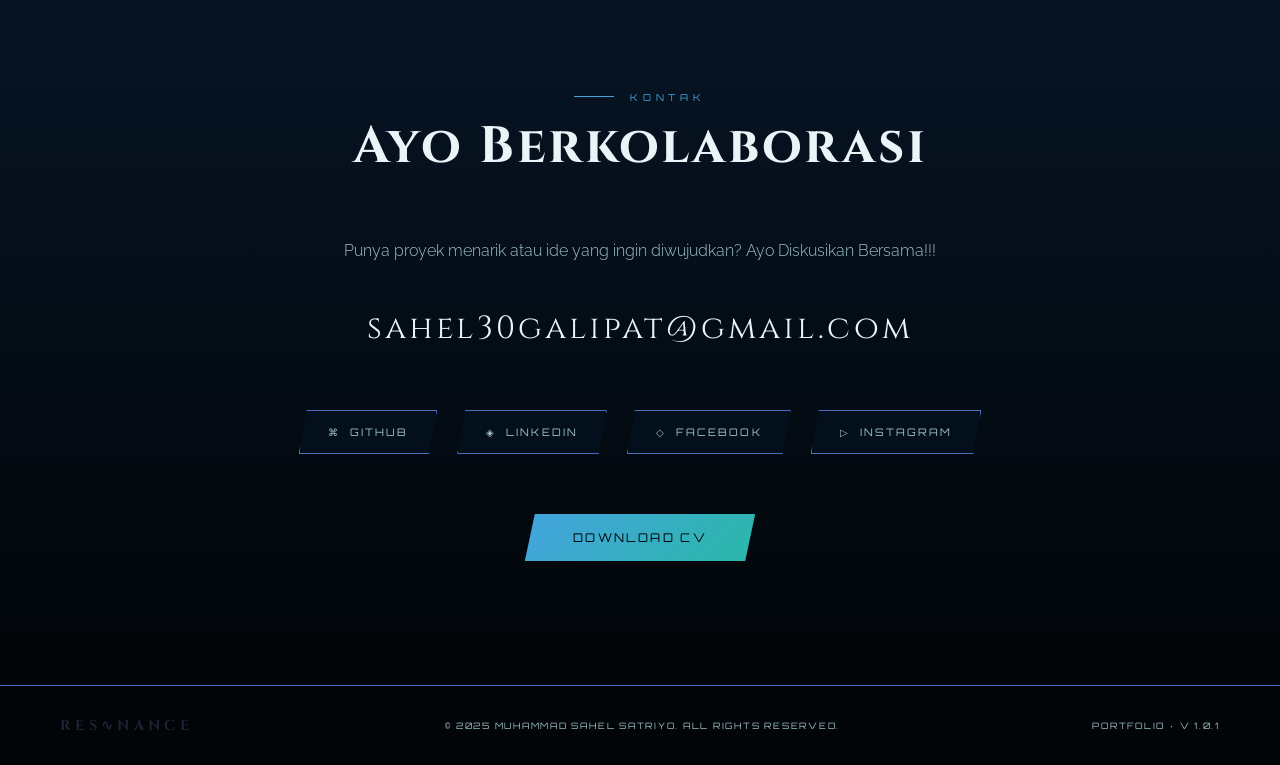
==== commit 22568767: "added cv resume.pdf and updated index.html to include a link to the CV in the reveal section and upd" ====
--- a/index.html
+++ b/index.html
@@ -335,7 +335,7 @@
         </div>
 
         <div class="reveal">
-          <a href="#" class="btn-primary btn-primary--lg">Download CV</a>
+          <a href="cv resume.pdf" class="btn-primary btn-primary--lg">Download CV</a>
         </div>
       </div>
     </div>
@@ -345,7 +345,7 @@
   <footer id="main-footer" role="contentinfo">
     <div class="footer-logo">RES∿NANCE</div>
     <p>© 2025 Muhammad Sahel Satriyo. All rights reserved.</p>
-    <p>PORTFOLIO · V 1.0.0</p>
+    <p>PORTFOLIO · V 1.0.1</p>
     <div class="mascot-container" aria-hidden="true">
     <img src="gambar/hololive-hoshimachi-suisei.webp" alt="Mascot" class="mascot-img" />
   </div>
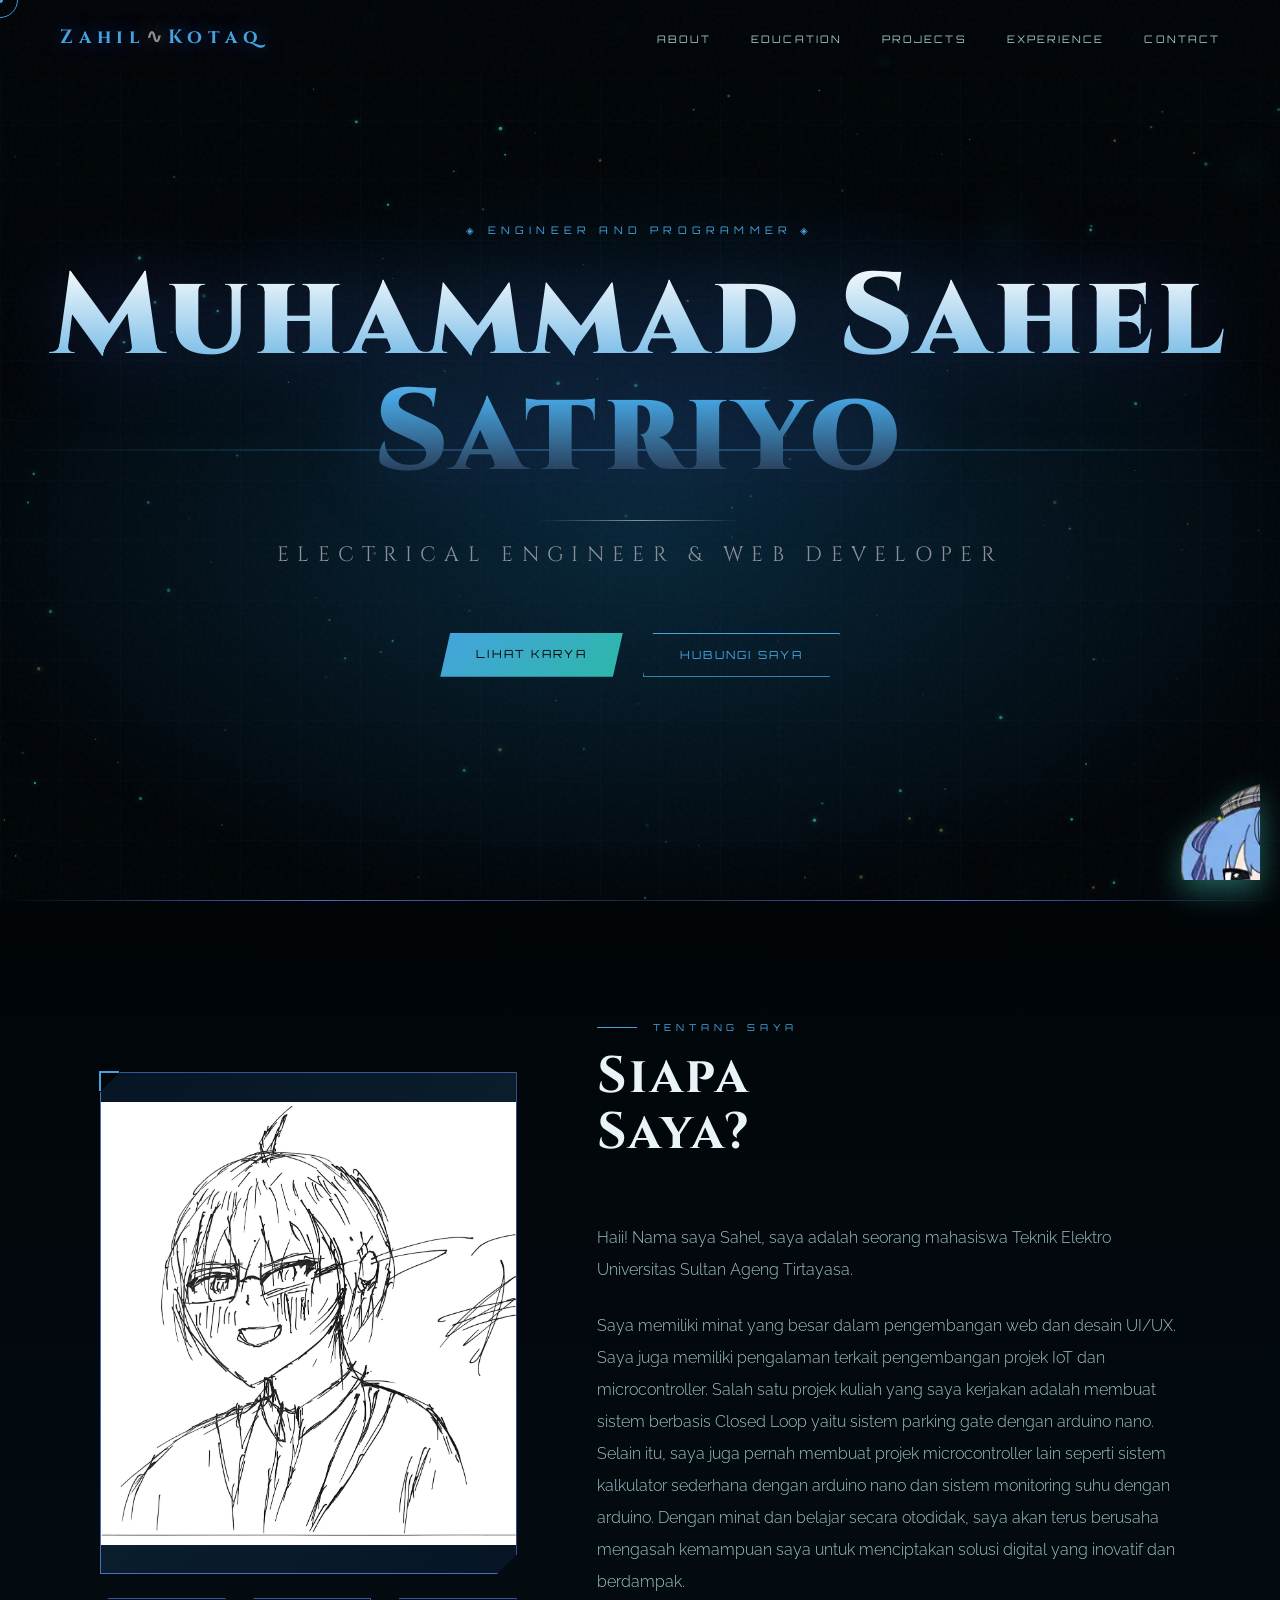
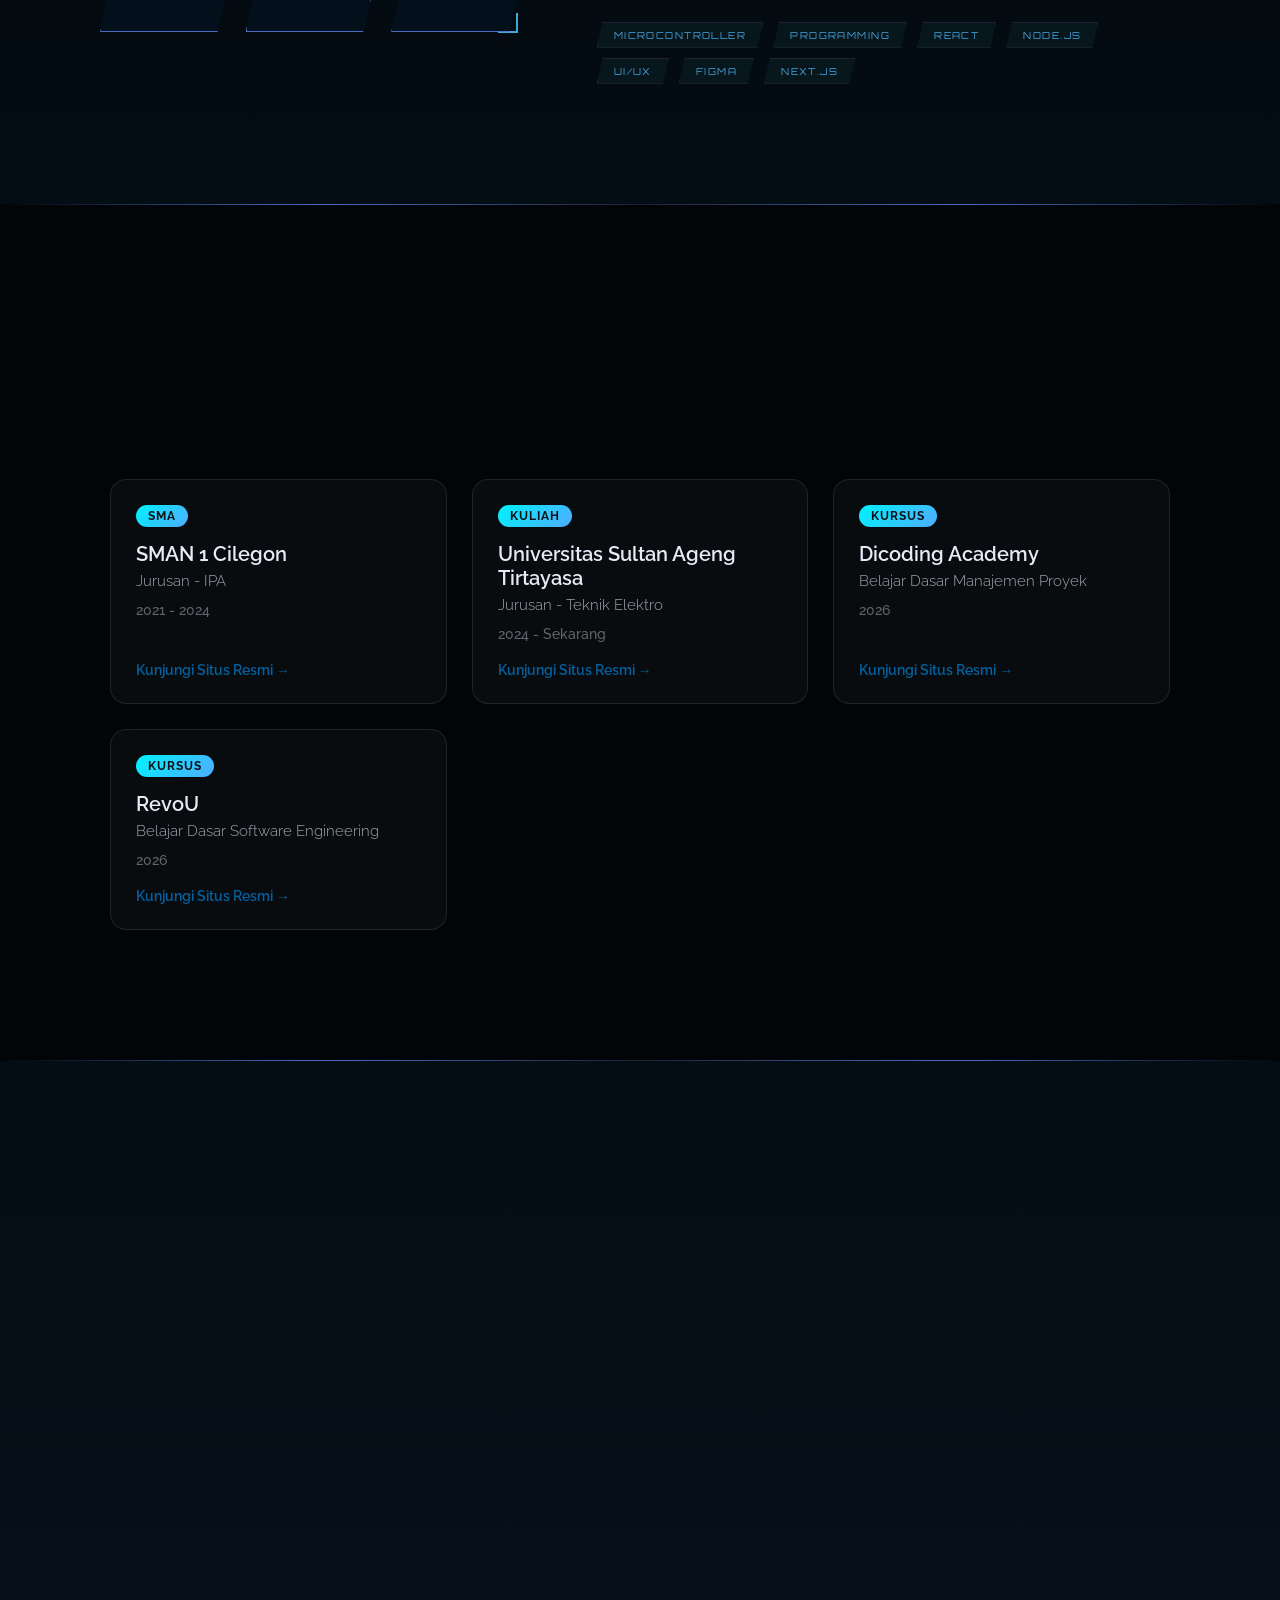
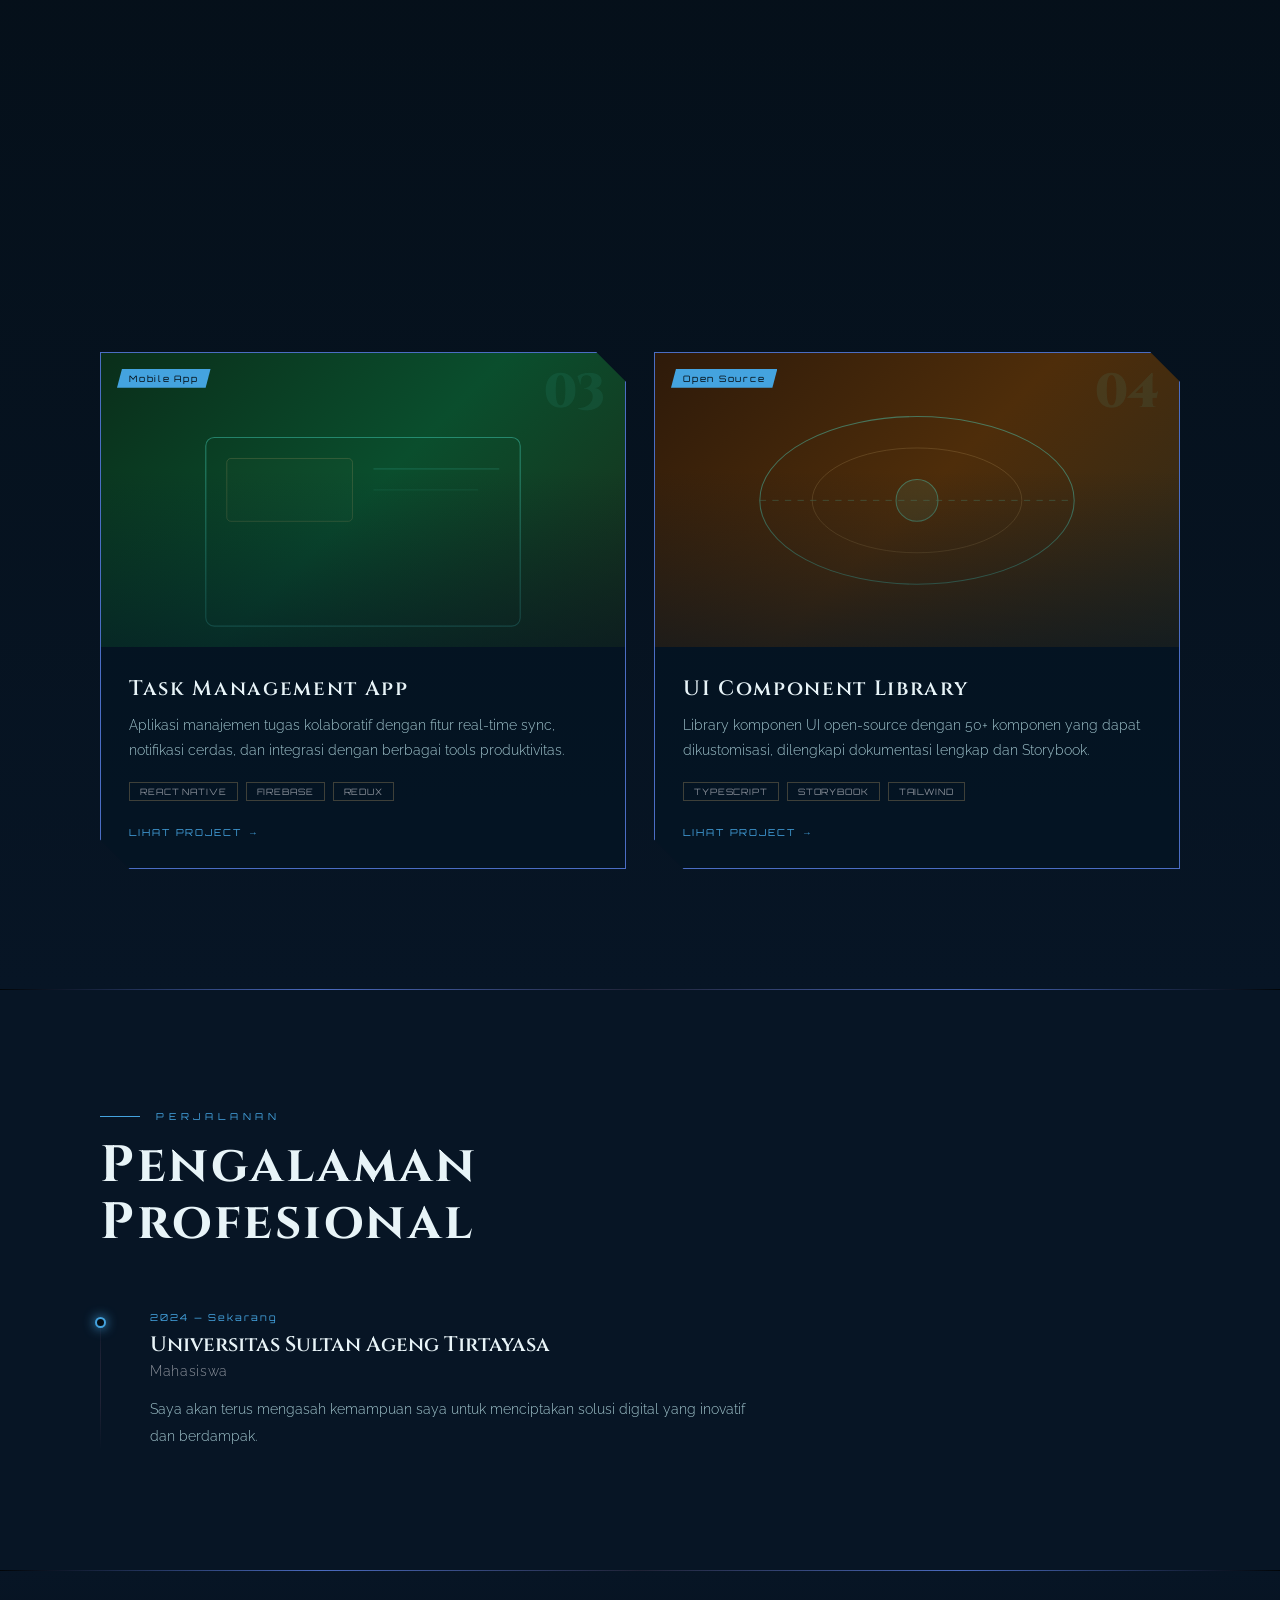
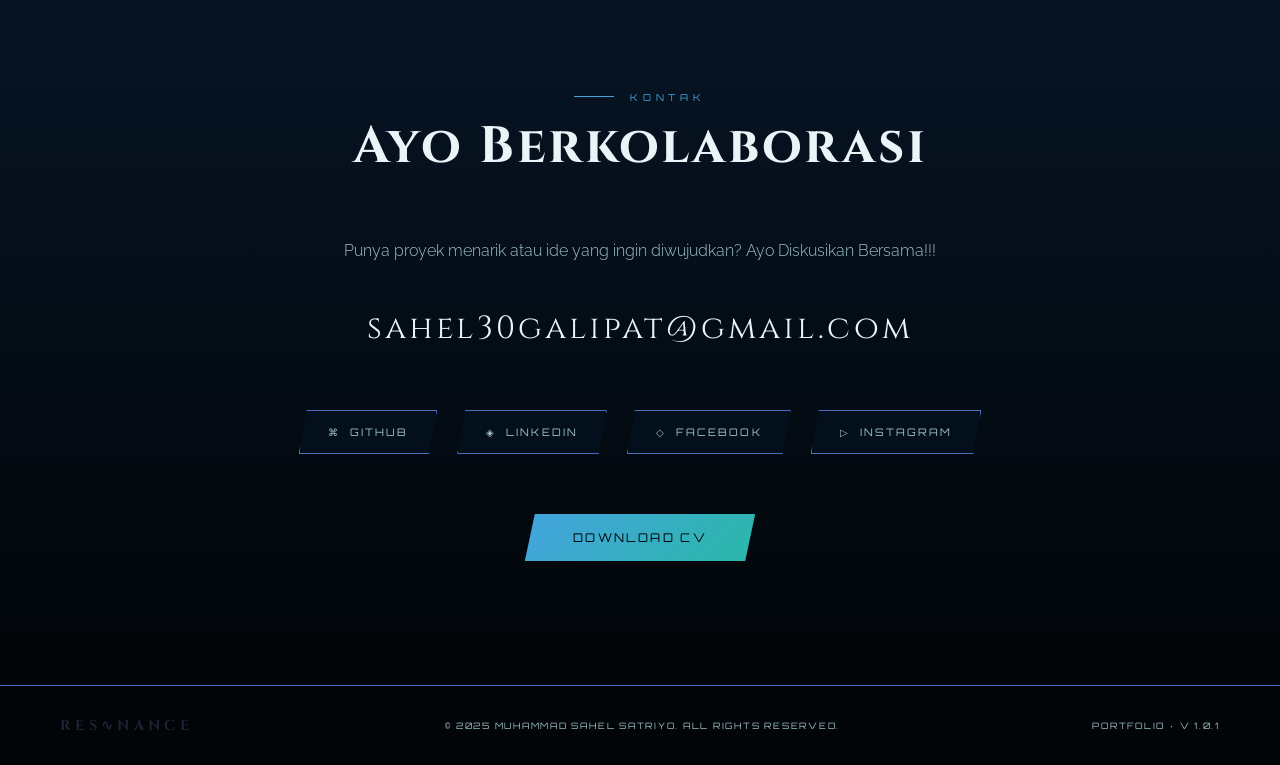
==== commit db4ba633: "add element/avatar.jpg add element/cv resume.pdf add element/hololive-hoshimachi-suisei.webp add ele" ====
--- a/index.html
+++ b/index.html
@@ -80,7 +80,7 @@
         <div class="about-avatar-wrap reveal">
           <div class="about-avatar-frame">
             <div class="avatar-placeholder" aria-label="Profile photo placeholder">
-            <img src="gambar/avatar.jpg" alt="Avatar" class="about-avatar" />
+            <img src="element/avatar.jpg" alt="Avatar" class="about-avatar" />
             </div>
           </div>
           <div class="about-corner about-corner-tl" aria-hidden="true"></div>
@@ -206,7 +206,7 @@
               <span class="project-tag">Stripe</span>
               <span class="project-tag">PostgreSQL</span>
             </div>
-            <a href="#" class="project-link">Lihat Project</a>
+            <a href="port/project 1.html" class="project-link">Lihat Project</a>
           </div>
         </article>
 
@@ -335,7 +335,7 @@
         </div>
 
         <div class="reveal">
-          <a href="cv resume.pdf" class="btn-primary btn-primary--lg">Download CV</a>
+          <a href="element/cv resume.pdf" class="btn-primary btn-primary--lg">Download CV</a>
         </div>
       </div>
     </div>
@@ -347,7 +347,7 @@
     <p>© 2025 Muhammad Sahel Satriyo. All rights reserved.</p>
     <p>PORTFOLIO · V 1.0.1</p>
     <div class="mascot-container" aria-hidden="true">
-    <img src="gambar/hololive-hoshimachi-suisei.webp" alt="Mascot" class="mascot-img" />
+    <img src="element/hololive-hoshimachi-suisei.webp" alt="Mascot" class="mascot-img" />
   </div>
   </footer>
 
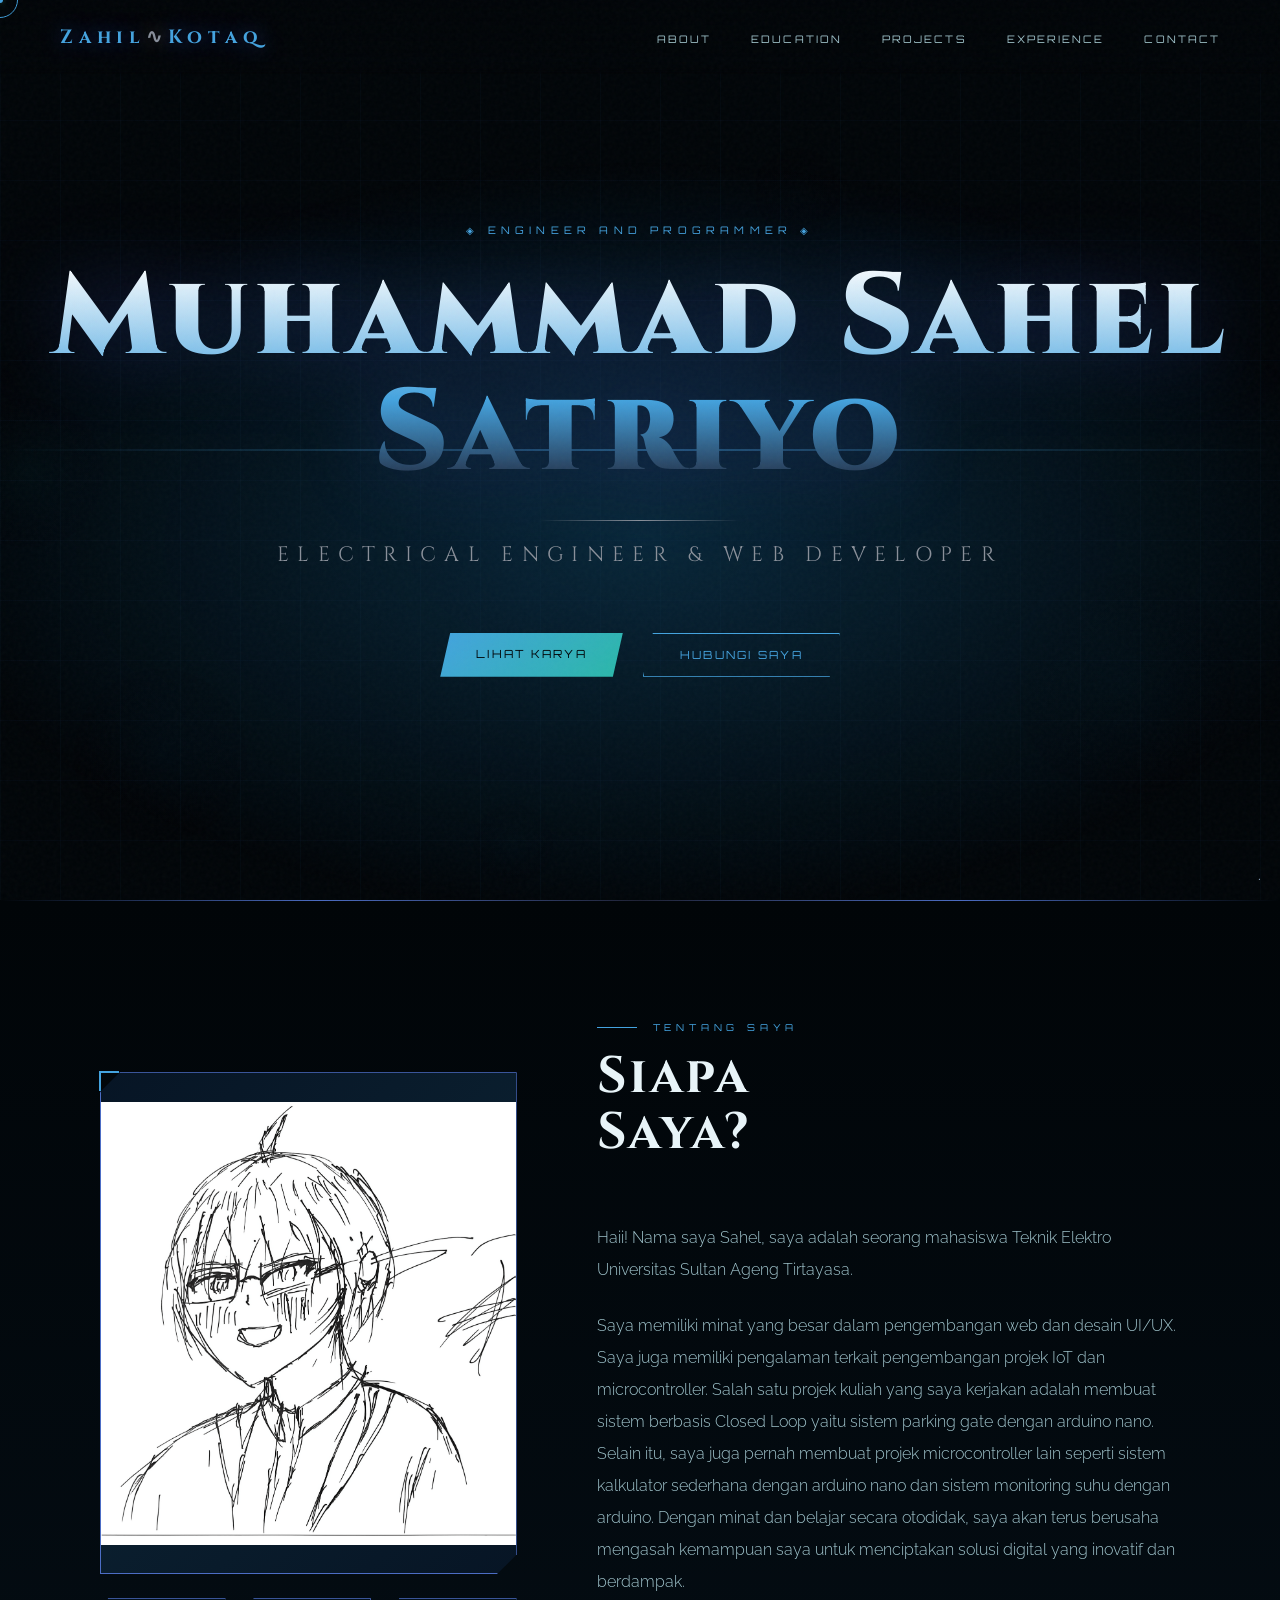
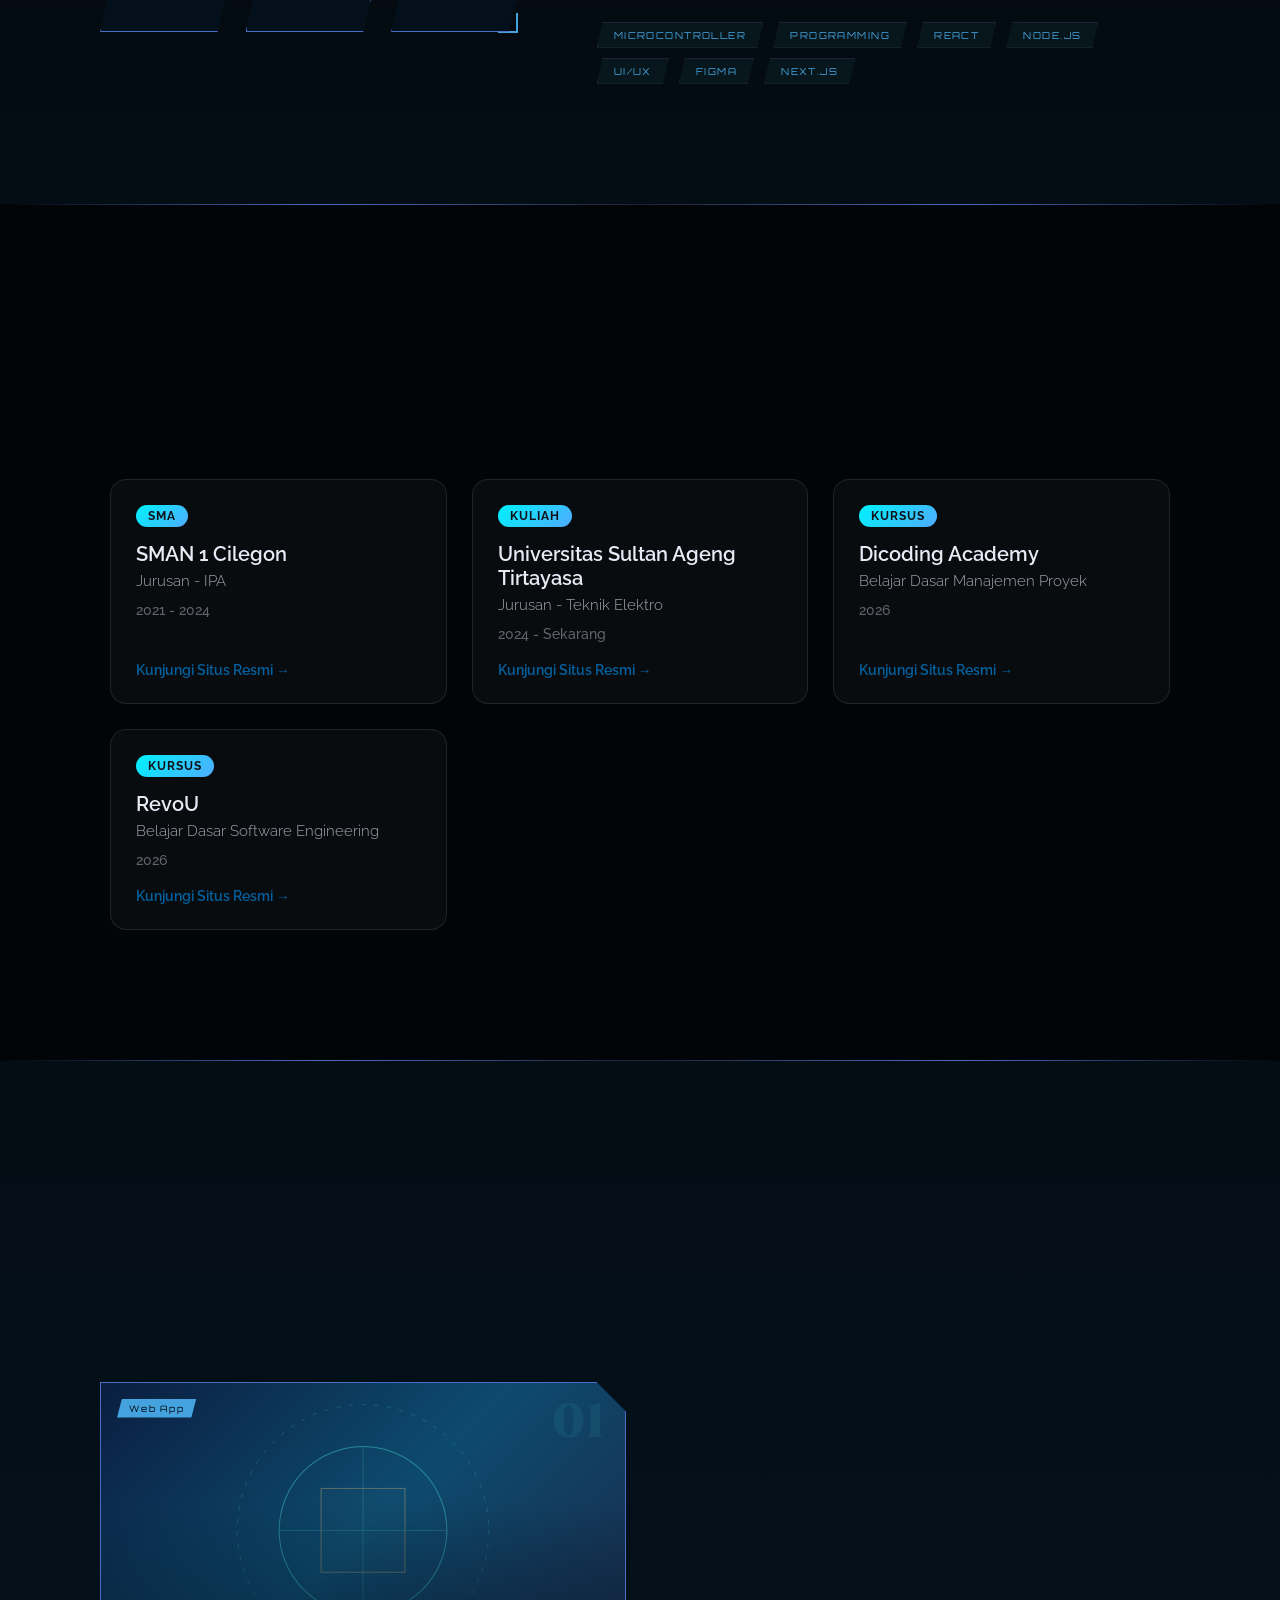
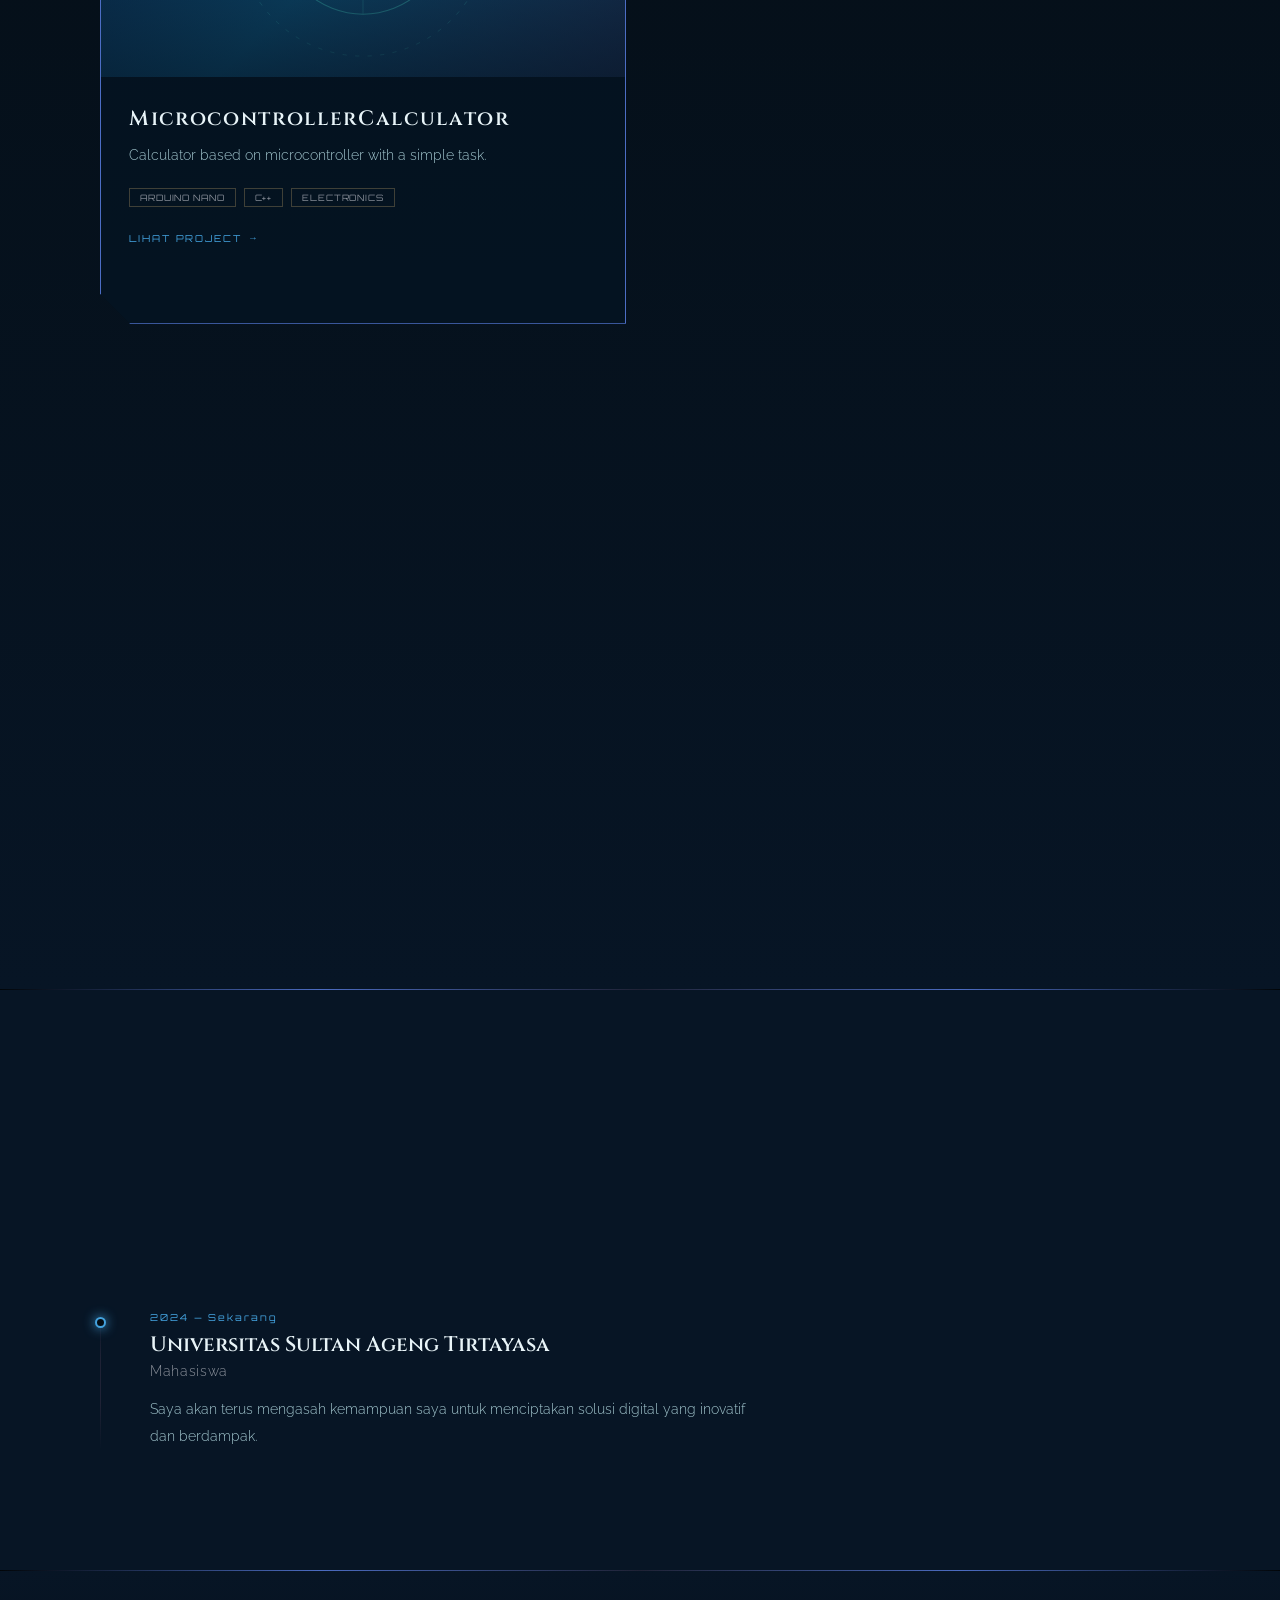
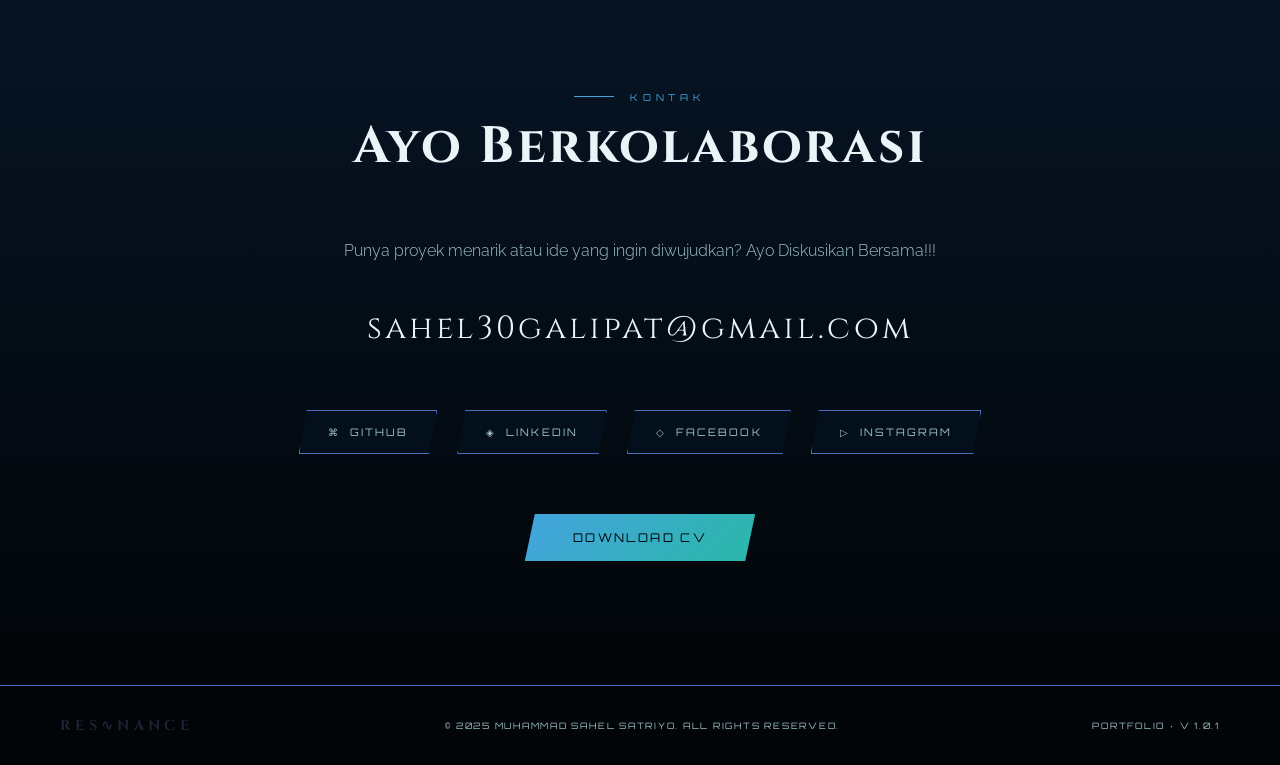
==== commit 52942375: "added some a project content" ====
--- a/index.html
+++ b/index.html
@@ -183,7 +183,7 @@
 
       <div class="projects-grid">
 
-        <article class="project-card reveal">
+        <article class="project-card revel">
           <div class="project-thumb">
             <div class="project-thumb-bg project-thumb-bg--blue" aria-hidden="true">
               <svg width="100%" height="100%" viewBox="0 0 500 280" xmlns="http://www.w3.org/2000/svg" aria-hidden="true">
@@ -199,12 +199,12 @@
             <span class="project-type-badge">Web App</span>
           </div>
           <div class="project-content">
-            <h3 class="project-name">E-Commerce Platform</h3>
-            <p class="project-desc">Platform belanja online dengan fitur real-time inventory, payment gateway, dan dashboard analytics yang komprehensif untuk penjual.</p>
+            <h3 class="project-name">MicrocontrollerCalculator</h3>
+            <p class="project-desc">Calculator based on microcontroller with a simple task.</p>
             <div class="project-tags">
-              <span class="project-tag">Next.js</span>
-              <span class="project-tag">Stripe</span>
-              <span class="project-tag">PostgreSQL</span>
+              <span class="project-tag">Arduino Nano</span>
+              <span class="project-tag">C++</span>
+              <span class="project-tag">Electronics</span>
             </div>
             <a href="port/project 1.html" class="project-link">Lihat Project</a>
           </div>
@@ -231,7 +231,7 @@
               <span class="project-tag">Python</span>
               <span class="project-tag">TensorFlow</span>
             </div>
-            <a href="#" class="project-link">Lihat Project</a>
+            <a href="port/project 2.html" class="project-link">Lihat Project</a>
           </div>
         </article>
 
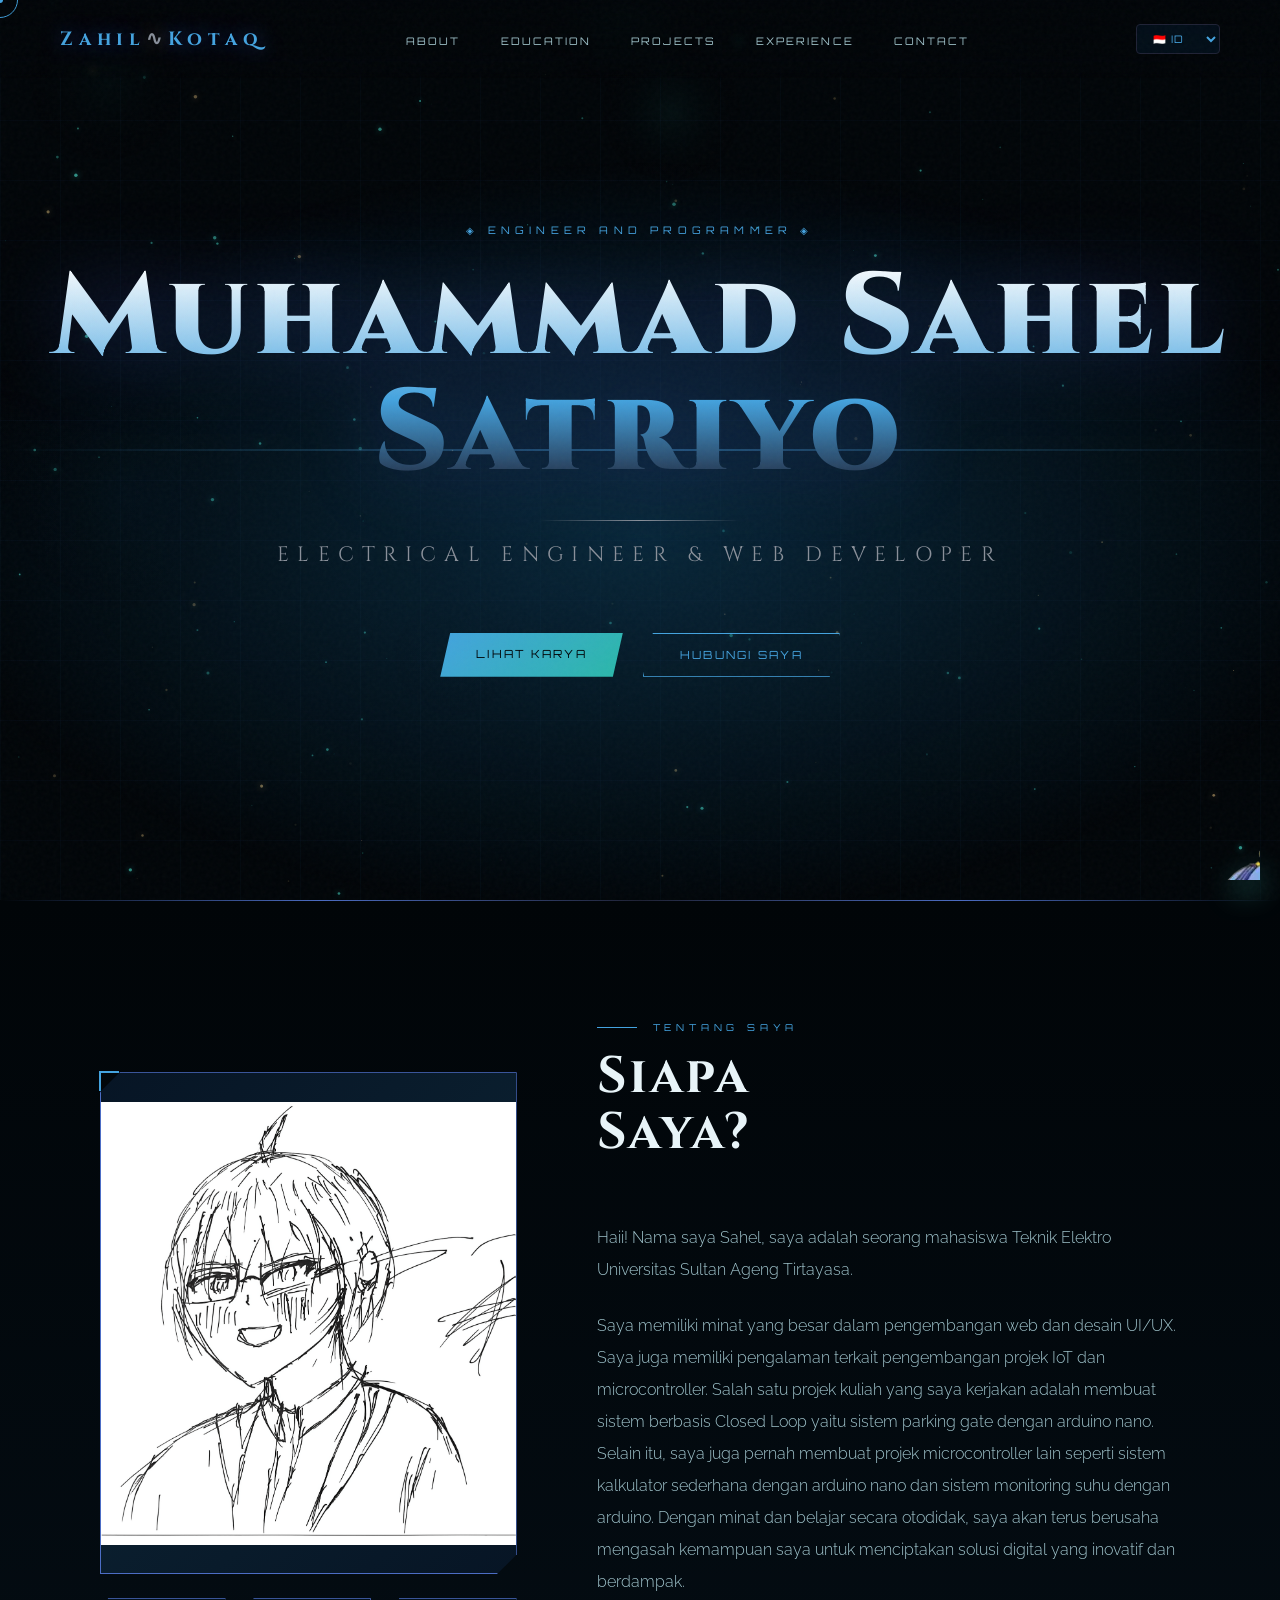
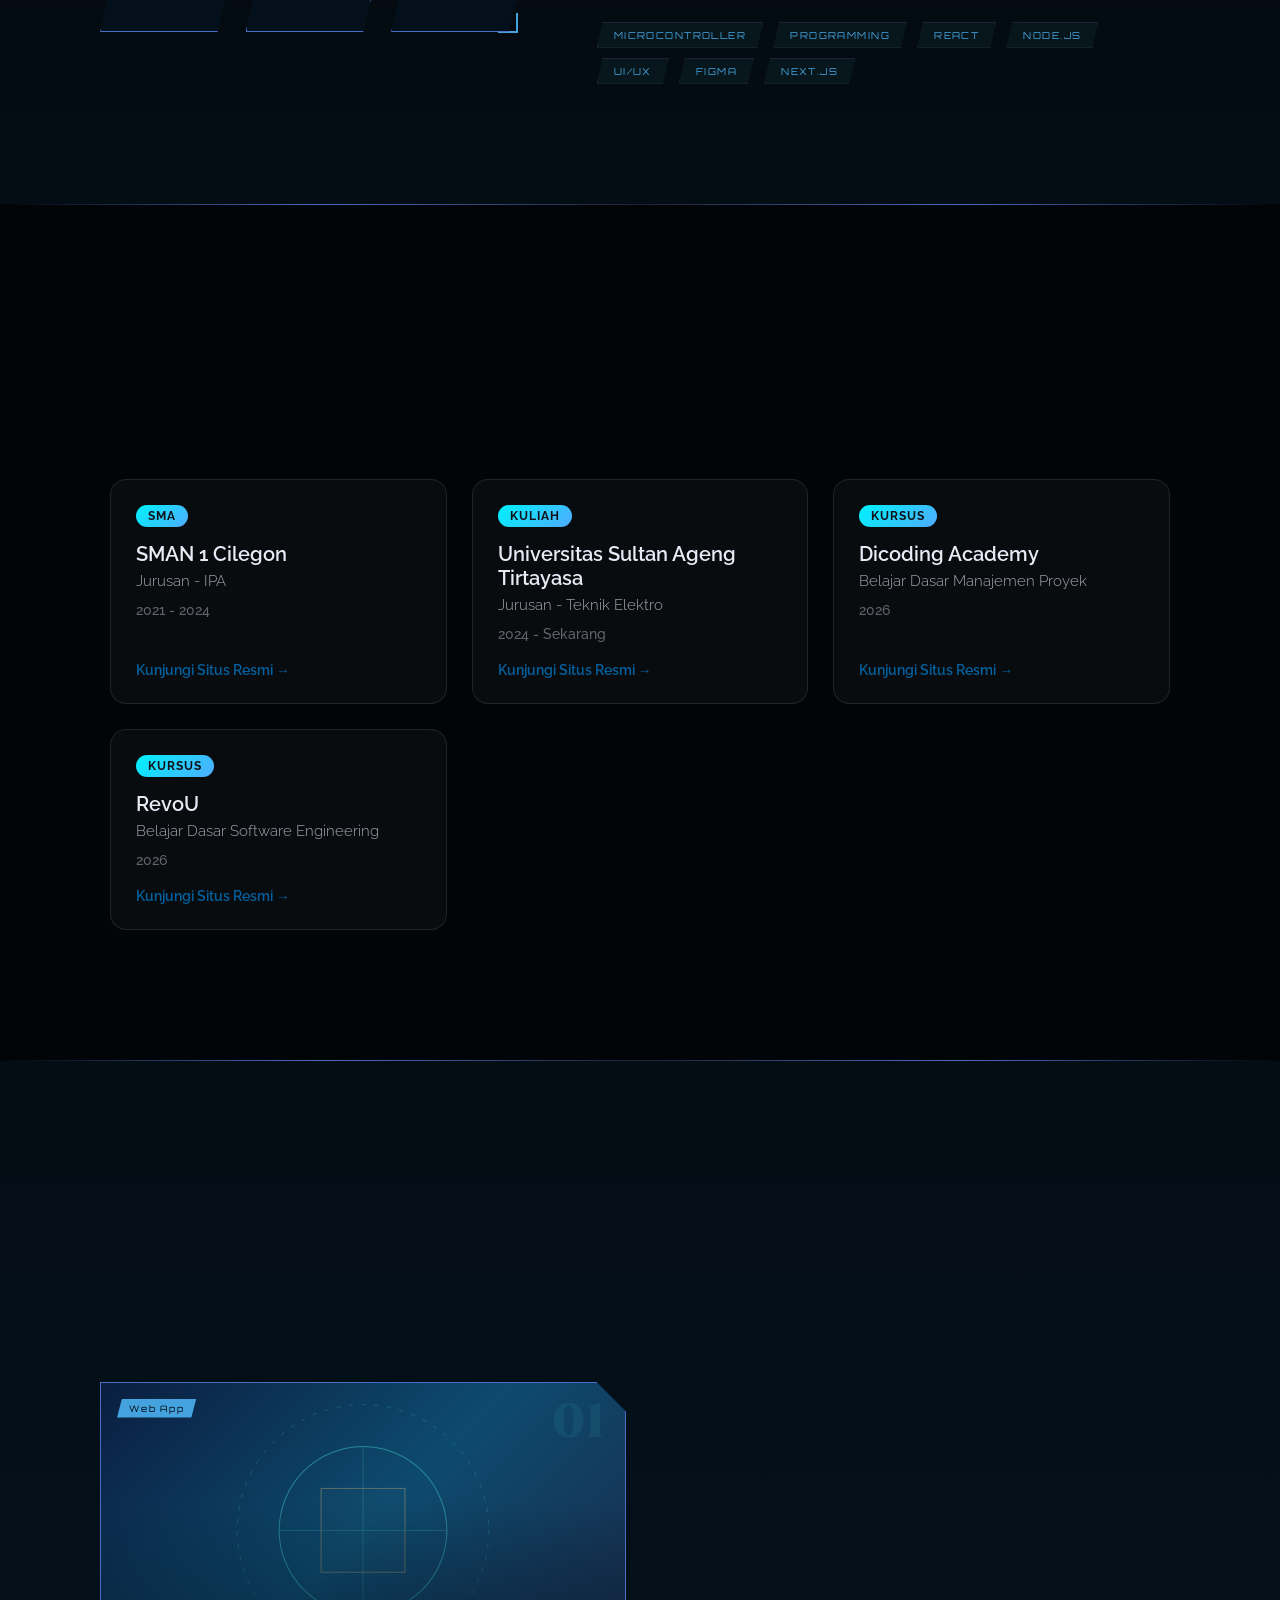
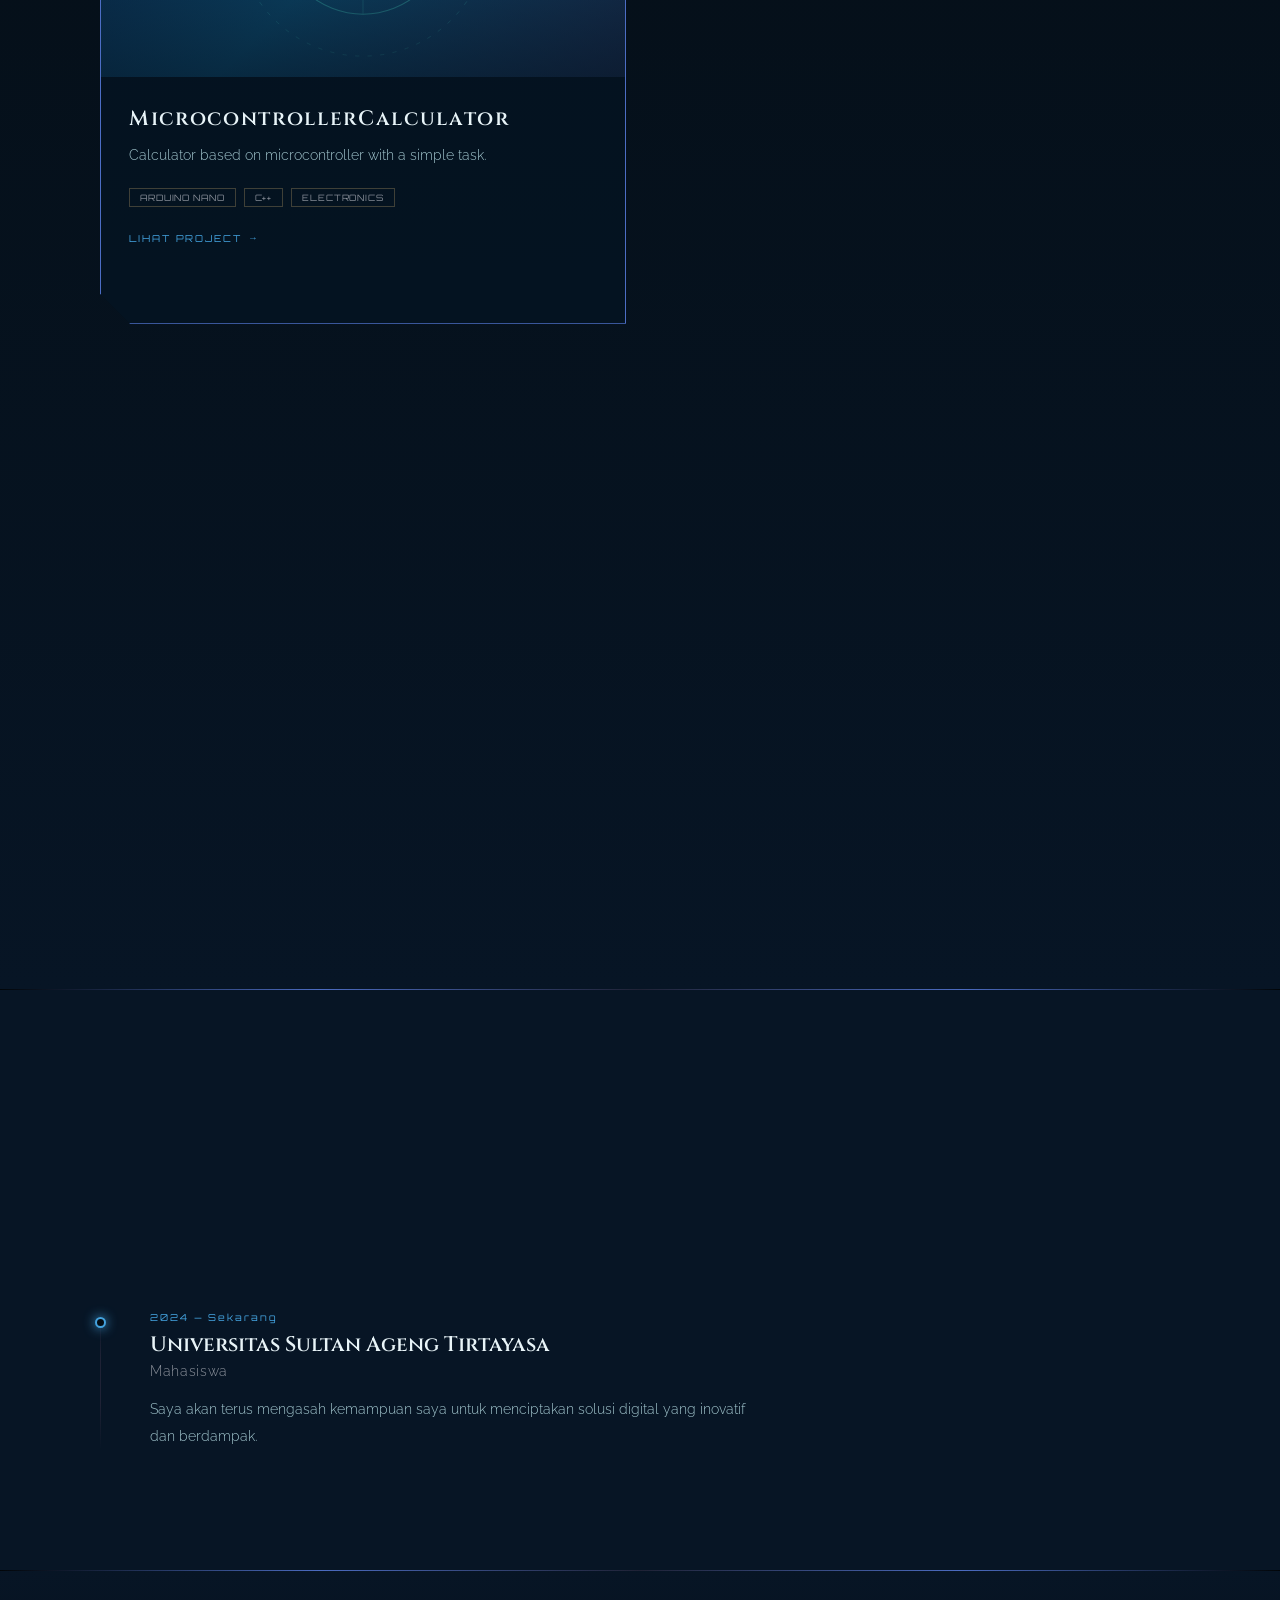
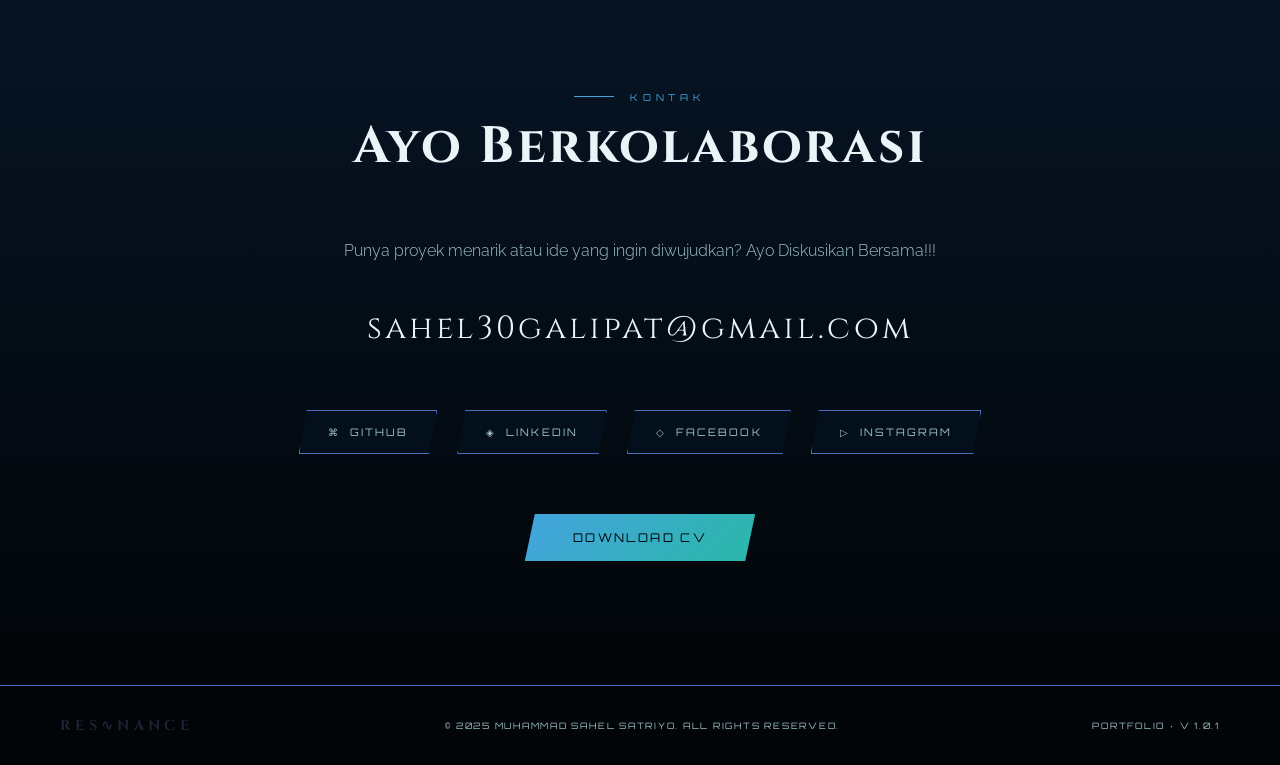
==== commit 329ca102: "project 2 html" ====
--- a/index.html
+++ b/index.html
@@ -47,6 +47,11 @@
       <li><a href="#experience">Experience</a></li>
       <li><a href="#contact">Contact</a></li>
     </ul>
+    <select class="lang-switcher" id="lang-switch" onchange="changeLanguage(this.value)">
+      <option value="id">🇮🇩 ID</option>
+      <option value="en">🇬🇧 EN</option>
+      <option value="jp">🇯🇵 JP</option>
+    </select>
   </nav>
 
   <!-- ===================== HERO ===================== -->
--- a/css/layout.css
+++ b/css/layout.css
@@ -97,7 +97,37 @@
     text-align: center;
   }
 }
+.lang-switcher {
+  background: var(--glass-bg);
+  border: 1px solid var(--color-cyan-dim);
+  color: var(--color-cyan);
+  font-family: var(--font-hud);
+  font-size: 0.65rem;
+  padding: 6px 12px;
+  border-radius: 4px;
+  outline: none;
+  cursor: pointer;
+  text-transform: uppercase;
+  letter-spacing: 0.1em;
+  transition: all var(--transition-normal);
+  margin-left: var(--space-md);
+}
 
+.lang-switcher:hover {
+  border-color: var(--color-cyan);
+  box-shadow: 0 0 10px rgba(77, 232, 212, 0.2);
+}
+
+.lang-switcher option {
+  background: var(--color-bg-deepest);
+  color: var(--color-cyan);
+}
+
+@media (max-width: 900px) {
+  .lang-switcher {
+    margin-left: 0;
+  }
+}
 /* ==========================================================
    FLOATING MASCOT
    ========================================================== */
